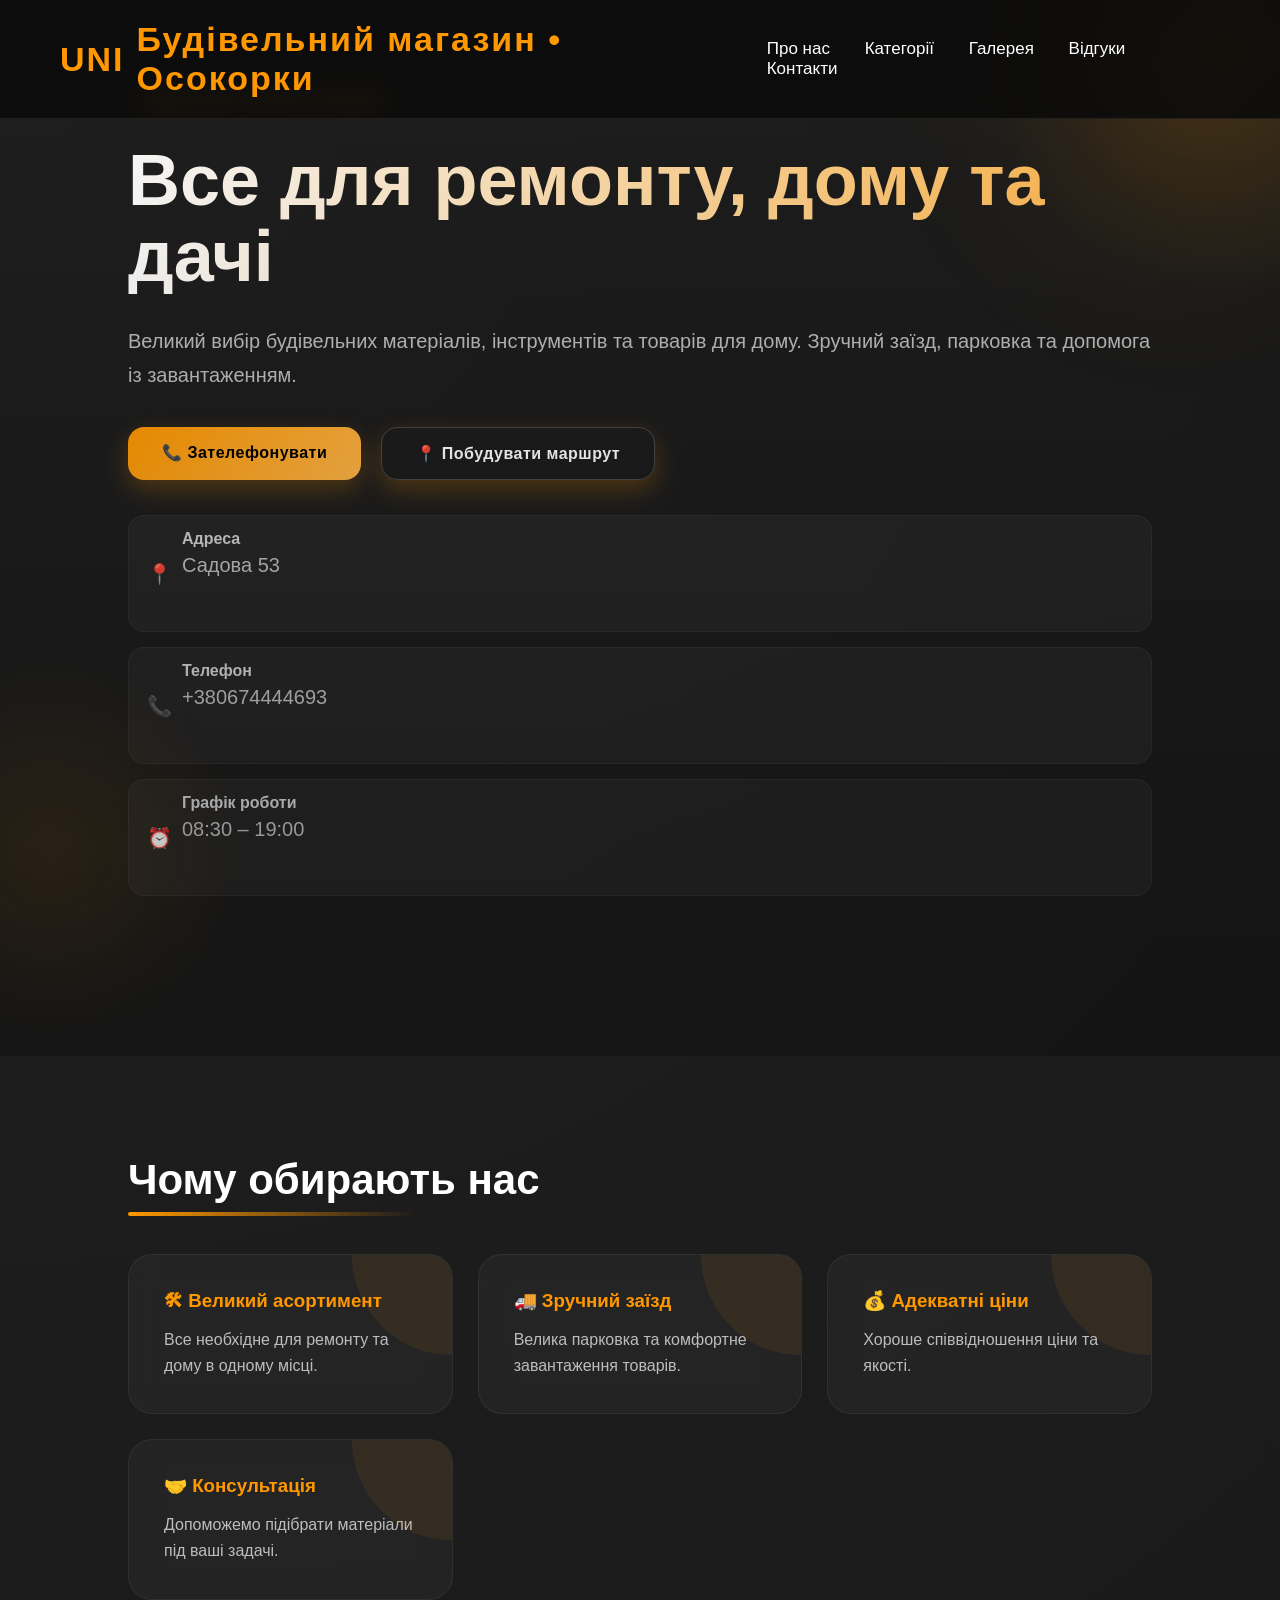
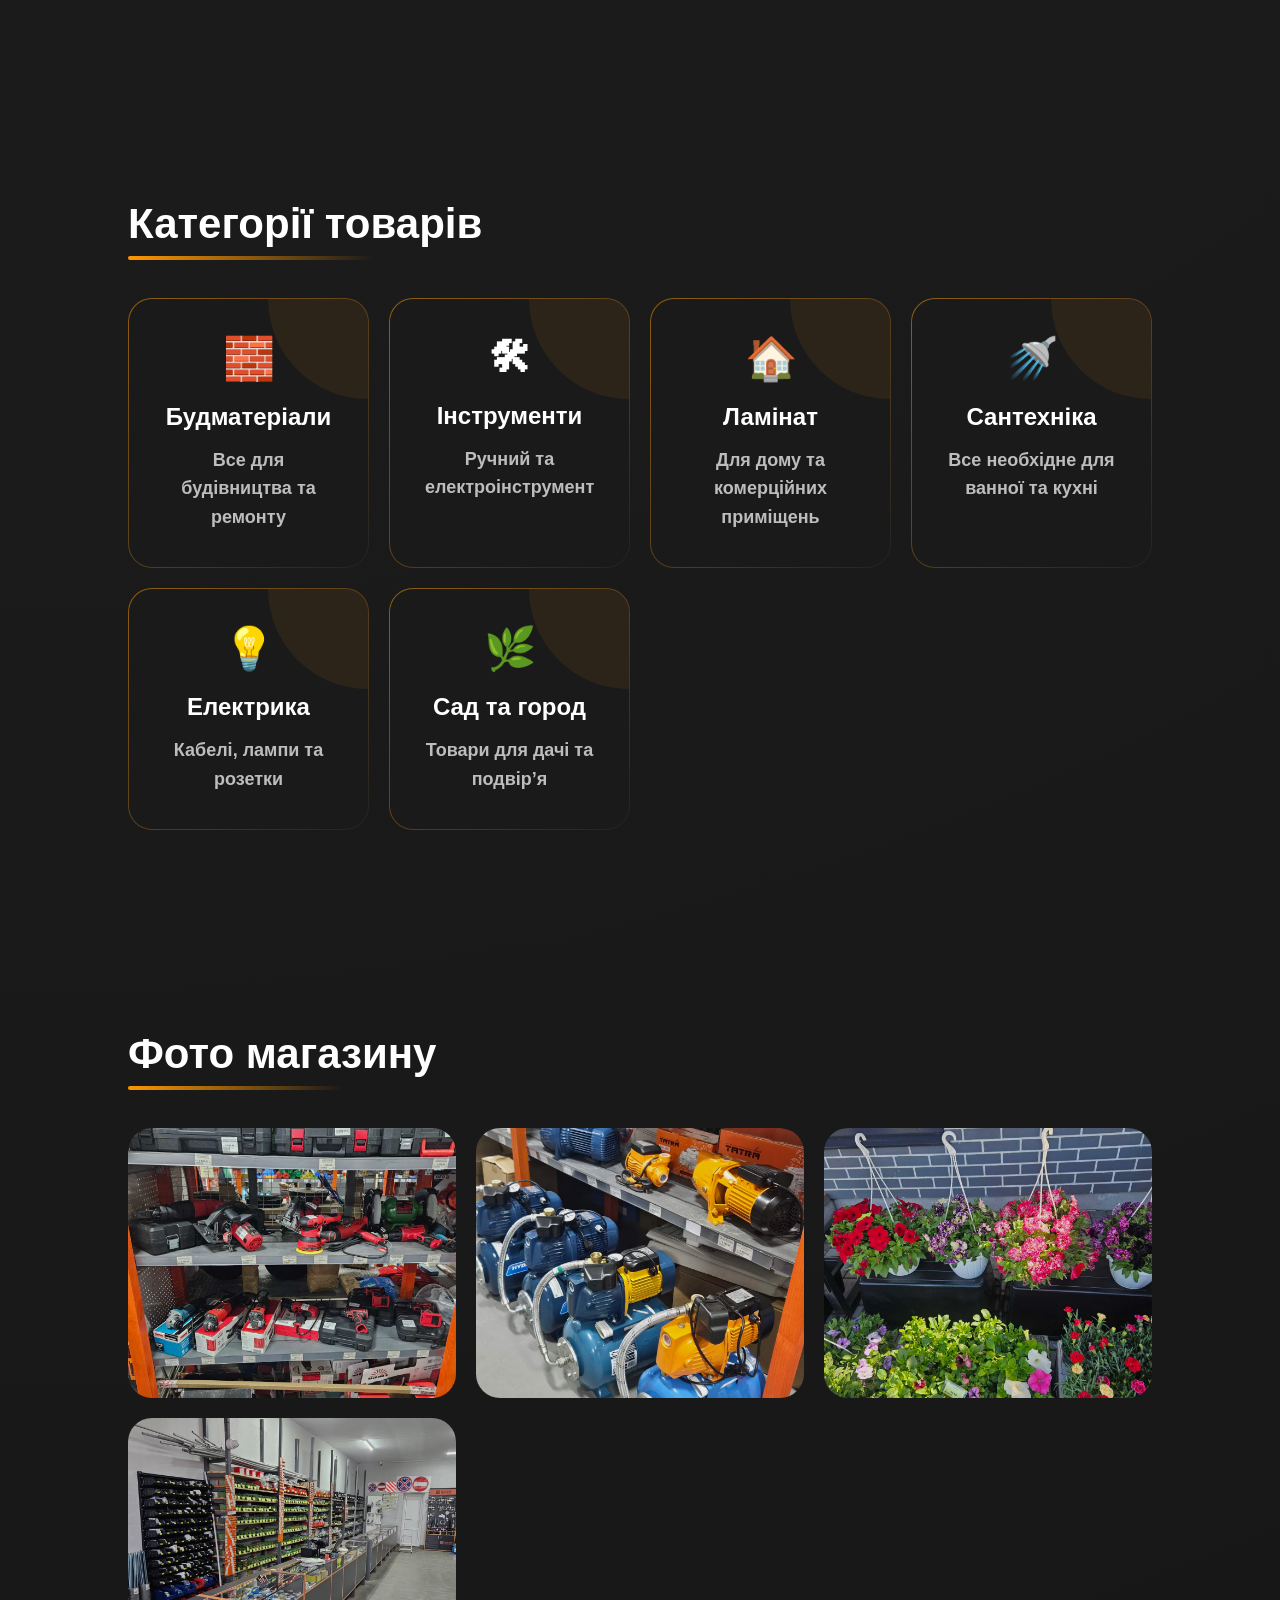
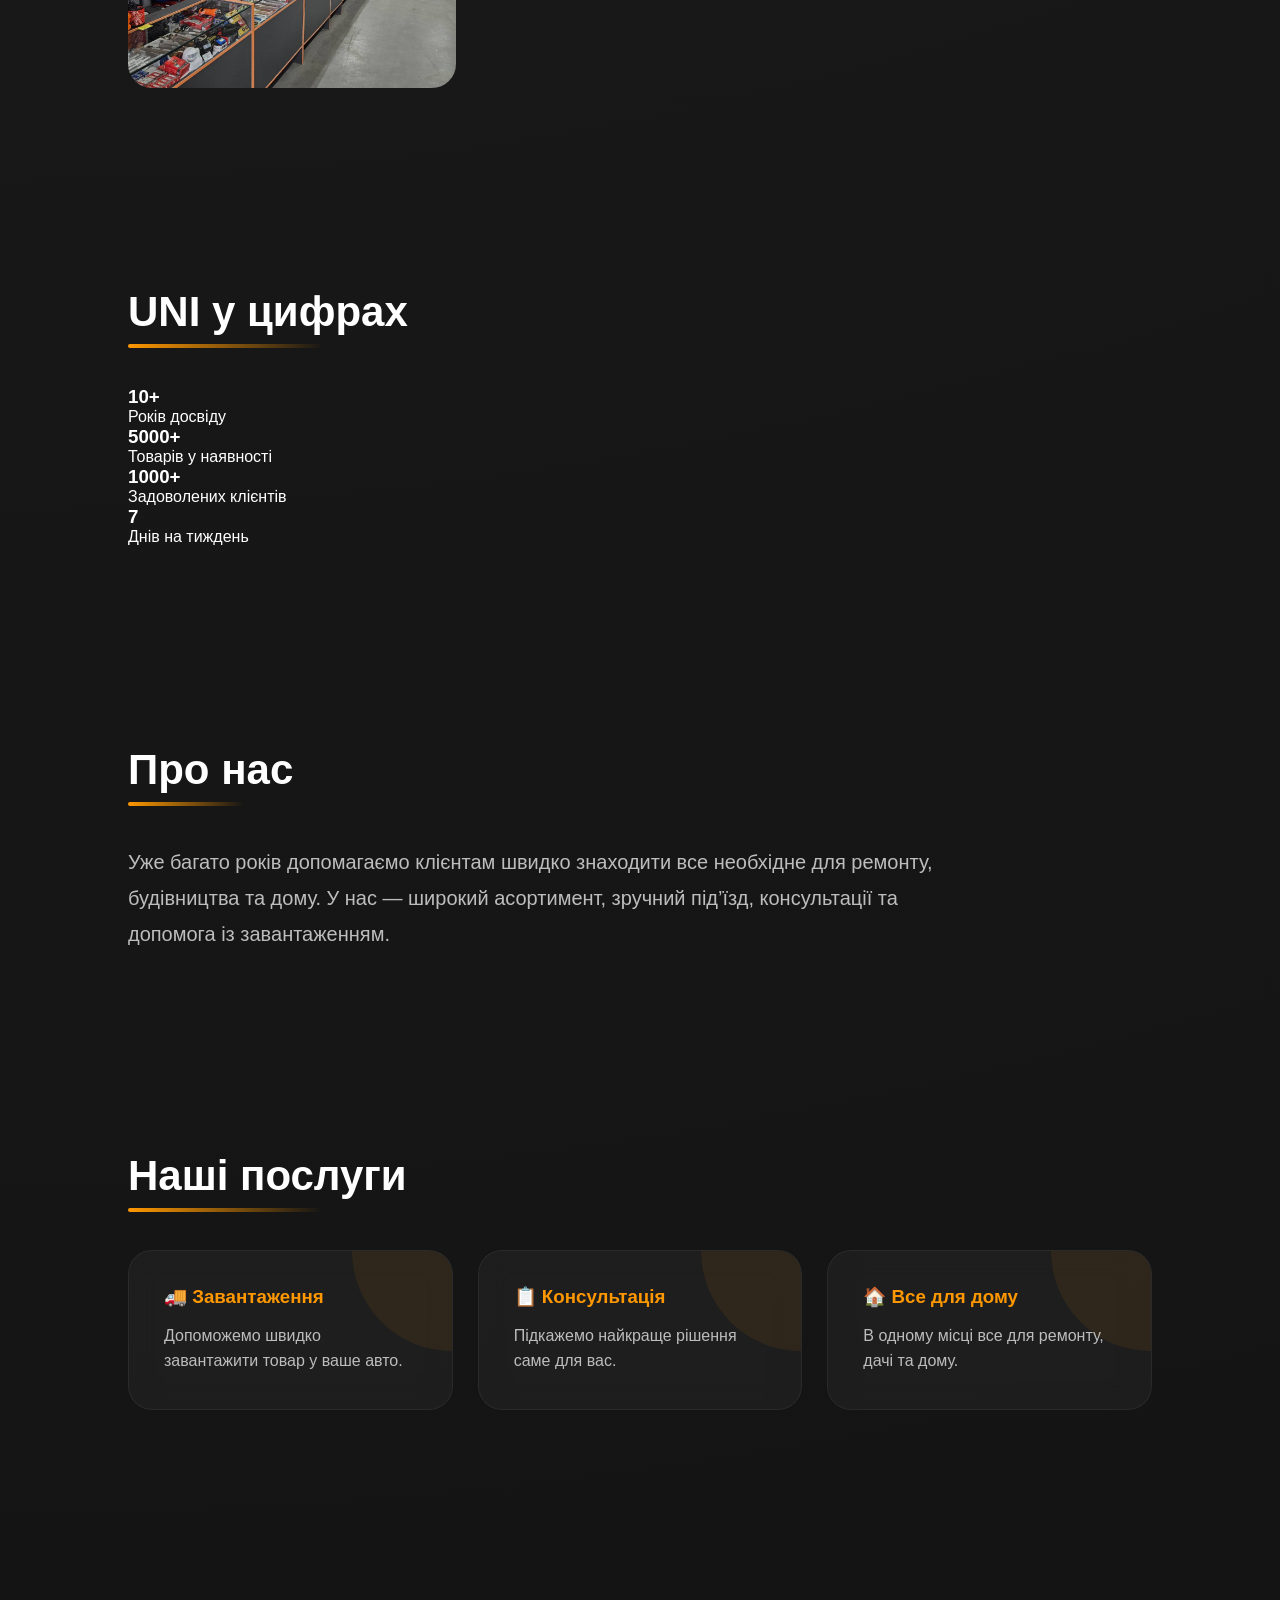
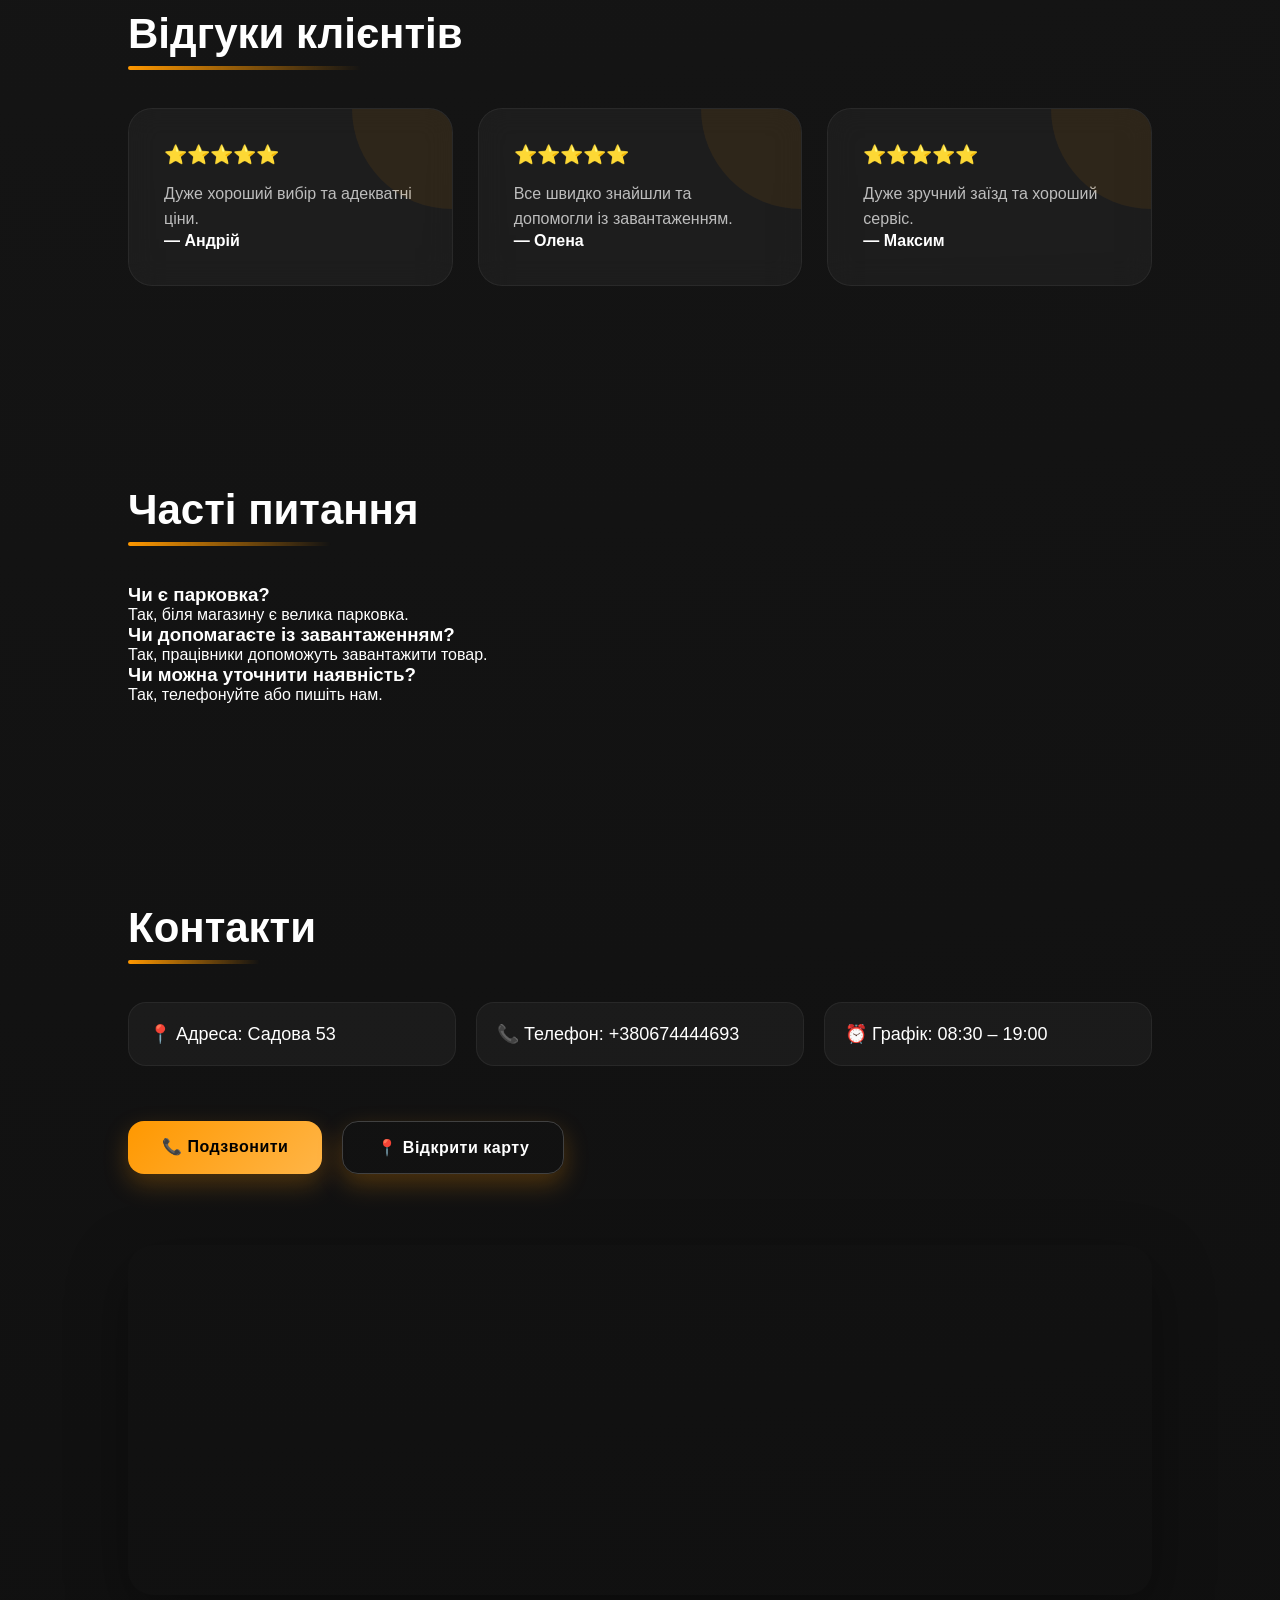
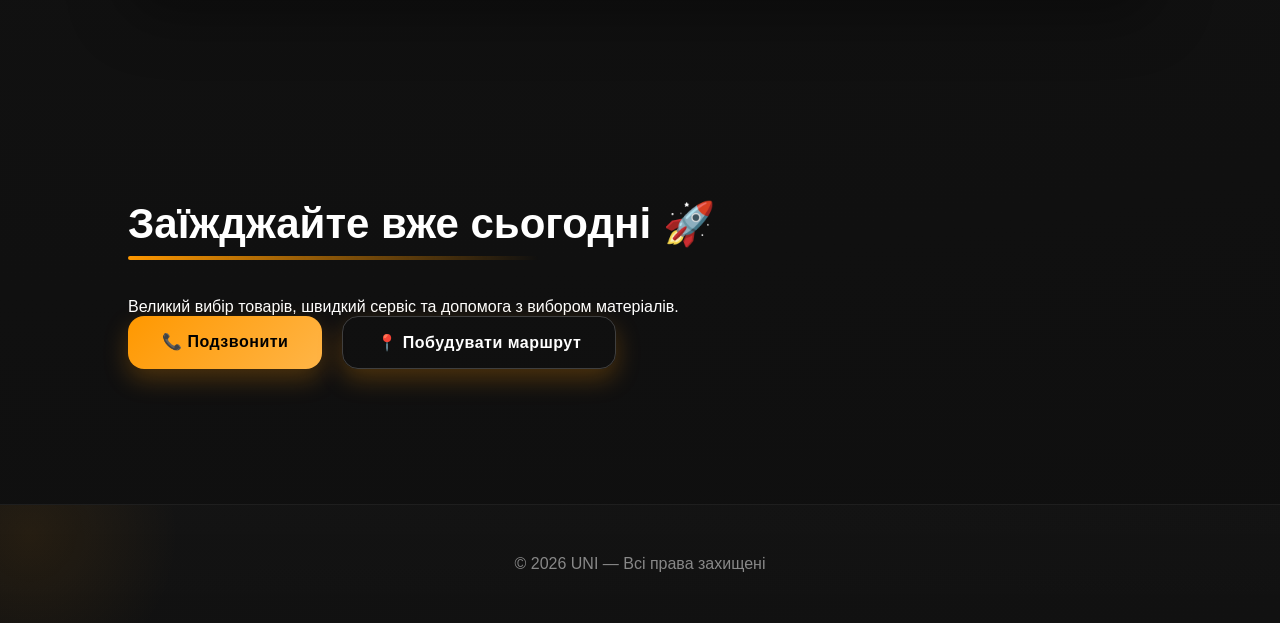
==== index.html @ cb9cc8f3 "Add files via upload" ====
<!DOCTYPE html>
<html lang="uk">

<head>

  <meta charset="UTF-8">

  <meta
    name="viewport"
    content="width=device-width, initial-scale=1.0"
  >

  <!-- SEO -->

  <title>
    Будівельний магазин Осокорки | UNI
  </title>

  <meta
    name="description"
    content="Будівельні матеріали, інструменти, товари для дому та дачі у Осокорках. Великий вибір, зручний заїзд, парковка та допомога із завантаженням."
  >

  <meta
    name="keywords"
    content="
      будівельний магазин Осокорки,
      будматеріали Осокорки,
      магазин будматеріалів,
      товари для ремонту,
      інструменти,
      ламінат,
      сантехніка,
      електрика,
      сад та город
    "
  >

  <meta name="author" content="UNI">

  <meta name="robots" content="index, follow">

  <!-- OPEN GRAPH -->

  <meta
    property="og:title"
    content="UNI — Будівельний магазин у Осокорках"
  >

  <meta
    property="og:description"
    content="Все для ремонту, дому та дачі"
  >

  <meta
    property="og:type"
    content="website"
  >

  <meta
    property="og:image"
    content="images/main-store.jpg"
  >

  <!-- FAVICON -->

  <link rel="icon" href="favicon.ico">

  <!-- CSS -->

  <link rel="stylesheet" href="styles.css">

</head>

<body>

  <!-- NAVBAR -->

 <!-- NAVBAR -->

<nav class="navbar">

  <div class="logo">

    <span class="logo-main">
      UNI
    </span>

    <span class="logo-text">
      Будівельний магазин • Осокорки
    </span>

  </div>

  <div class="nav-links">

    <a href="#about">
      Про нас
    </a>

    <a href="#categories">
      Категорії
    </a>

    <a href="#gallery">
      Галерея
    </a>

    <a href="#reviews">
      Відгуки
    </a>

    <a href="#contacts">
      Контакти
    </a>

  </div>

</nav>
  <!-- HERO -->

  <header class="hero">

    <div class="hero-content">

      <div class="hero-text">

        <span class="hero-badge">
          Будівельний магазин Осокорки
        </span>

        <h1>
          Все для ремонту,
          дому та дачі
        </h1>

        <p>
          Великий вибір будівельних
          матеріалів, інструментів
          та товарів для дому.
          Зручний заїзд, парковка
          та допомога із завантаженням.
        </p>

        <div class="hero-buttons">

          <a
            class="btn"
            href="tel:+380674444693"
          >
            📞 Зателефонувати
          </a>

          <a
            class="btn btn-secondary"
            href="https://www.google.com/maps/place/UNI/@50.3829711,30.6128567,17z"
            target="_blank"
          >
            📍 Побудувати маршрут
          </a>

        </div>

        <div class="hero-info">

  <div class="info-box">

    <span>
      📍
    </span>

    <div>

      <strong>
        Адреса
      </strong>

      <p>
        Садова 53
      </p>

    </div>

  </div>

  <div class="info-box">

    <span>
      📞
    </span>

    <div>

      <strong>
        Телефон
      </strong>

      <p>
        +380674444693
      </p>

    </div>

  </div>

  <div class="info-box">

    <span>
      ⏰
    </span>

    <div>

      <strong>
        Графік роботи
      </strong>

      <p>
        08:30 – 19:00
      </p>

    </div>

  </div>

</div>

        </div>

      </div>

      </div>

    </div>

  </header>

  <!-- ADVANTAGES -->

  <section class="advantages">

    <h2>
      Чому обирають нас
    </h2>

    <div class="cards">

      <div class="card">

        <h3>
          🛠 Великий асортимент
        </h3>

        <p>
          Все необхідне
          для ремонту та дому
          в одному місці.
        </p>

      </div>

      <div class="card">

        <h3>
          🚚 Зручний заїзд
        </h3>

        <p>
          Велика парковка
          та комфортне
          завантаження товарів.
        </p>

      </div>

      <div class="card">

        <h3>
          💰 Адекватні ціни
        </h3>

        <p>
          Хороше співвідношення
          ціни та якості.
        </p>

      </div>

      <div class="card">

        <h3>
          🤝 Консультація
        </h3>

        <p>
          Допоможемо підібрати
          матеріали під ваші задачі.
        </p>

      </div>

    </div>

  </section>

  <!-- CATEGORIES -->

  <section
    id="categories"
    class="categories"
  >

    <h2>
      Категорії товарів
    </h2>

    <div class="category-grid">

      <a
        href="#contacts"
        class="category"
      >

        <span>🧱</span>

        <h3>
          Будматеріали
        </h3>

        <p>
          Все для будівництва
          та ремонту
        </p>

      </a>

      <a
        href="#contacts"
        class="category"
      >

        <span>🛠</span>

        <h3>
          Інструменти
        </h3>

        <p>
          Ручний
          та електроінструмент
        </p>

      </a>

      <a
        href="#contacts"
        class="category"
      >

        <span>🏠</span>

        <h3>
          Ламінат
        </h3>

        <p>
          Для дому
          та комерційних приміщень
        </p>

      </a>

      <a
        href="#contacts"
        class="category"
      >

        <span>🚿</span>

        <h3>
          Сантехніка
        </h3>

        <p>
          Все необхідне
          для ванної та кухні
        </p>

      </a>

      <a
        href="#contacts"
        class="category"
      >

        <span>💡</span>

        <h3>
          Електрика
        </h3>

        <p>
          Кабелі,
          лампи та розетки
        </p>

      </a>

      <a
        href="#contacts"
        class="category"
      >

        <span>🌿</span>

        <h3>
          Сад та город
        </h3>

        <p>
          Товари для дачі
          та подвір’я
        </p>

      </a>

    </div>

  </section>

  <!-- GALLERY -->

  <section
    id="gallery"
    class="gallery"
  >

    <h2>
      Фото магазину
    </h2>

    <div class="gallery-grid">

      <img
        src="images/photo1.jpg"
        alt="Фото магазину"
      >

      <img
        src="images/photo2.jpg"
        alt="Фото магазину"
      >

      <img
        src="images/photo3.jpg"
        alt="Фото магазину"
      >

      <img
        src="images/photo4.jpg"
        alt="Фото магазину"
      >

    </div>

  </section>

  <!-- STATS -->

  <section class="stats">

    <h2>
      UNI у цифрах
    </h2>

    <div class="stats-grid">

      <div class="stat-card">
        <h3>10+</h3>
        <p>Років досвіду</p>
      </div>

      <div class="stat-card">
        <h3>5000+</h3>
        <p>Товарів у наявності</p>
      </div>

      <div class="stat-card">
        <h3>1000+</h3>
        <p>Задоволених клієнтів</p>
      </div>

      <div class="stat-card">
        <h3>7</h3>
        <p>Днів на тиждень</p>
      </div>

    </div>

  </section>

  <!-- ABOUT -->

  <section
    id="about"
    class="about"
  >

    <h2>
      Про нас
    </h2>

    <p>
      Уже багато років
      допомагаємо клієнтам
      швидко знаходити
      все необхідне
      для ремонту,
      будівництва та дому.

      У нас —
      широкий асортимент,
      зручний під’їзд,
      консультації
      та допомога
      із завантаженням.
    </p>

  </section>

  <!-- SERVICES -->

  <section class="services">

    <h2>
      Наші послуги
    </h2>

    <div class="cards">

      <div class="card">

        <h3>
          🚚 Завантаження
        </h3>

        <p>
          Допоможемо швидко
          завантажити товар
          у ваше авто.
        </p>

      </div>

      <div class="card">

        <h3>
          📋 Консультація
        </h3>

        <p>
          Підкажемо
          найкраще рішення
          саме для вас.
        </p>

      </div>

      <div class="card">

        <h3>
          🏠 Все для дому
        </h3>

        <p>
          В одному місці
          все для ремонту,
          дачі та дому.
        </p>

      </div>

    </div>

  </section>

  <!-- REVIEWS -->

  <section
    id="reviews"
    class="reviews"
  >

    <h2>
      Відгуки клієнтів
    </h2>

    <div class="cards">

      <div class="card">

        <h3>
          ⭐️⭐️⭐️⭐️⭐️
        </h3>

        <p>
          Дуже хороший вибір
          та адекватні ціни.
        </p>

        <strong>
          — Андрій
        </strong>

      </div>

      <div class="card">

        <h3>
          ⭐️⭐️⭐️⭐️⭐️
        </h3>

        <p>
          Все швидко знайшли
          та допомогли
          із завантаженням.
        </p>

        <strong>
          — Олена
        </strong>

      </div>

      <div class="card">

        <h3>
          ⭐️⭐️⭐️⭐️⭐️
        </h3>

        <p>
          Дуже зручний заїзд
          та хороший сервіс.
        </p>

        <strong>
          — Максим
        </strong>

      </div>

    </div>

  </section>

  <!-- FAQ -->

  <section class="faq">

    <h2>
      Часті питання
    </h2>

    <div class="faq-box">

      <h3>
        Чи є парковка?
      </h3>

      <p>
        Так,
        біля магазину
        є велика парковка.
      </p>

    </div>

    <div class="faq-box">

      <h3>
        Чи допомагаєте
        із завантаженням?
      </h3>

      <p>
        Так,
        працівники допоможуть
        завантажити товар.
      </p>

    </div>

    <div class="faq-box">

      <h3>
        Чи можна уточнити наявність?
      </h3>

      <p>
        Так,
        телефонуйте
        або пишіть нам.
      </p>

    </div>

  </section>

  <!-- CONTACTS -->

  <section
    id="contacts"
    class="contacts"
  >

    <h2>
      Контакти
    </h2>

    <div class="contact-info">

      <p>
        📍 Адреса:
        Садова 53
      </p>

      <p>
        📞 Телефон:
        +380674444693
      </p>

      <p>
        ⏰ Графік:
        08:30 – 19:00
      </p>

    </div>

    <div class="hero-buttons">

      <a
        class="btn"
        href="tel:+380674444693"
      >
        📞 Подзвонити
      </a>

      <a
        class="btn btn-secondary"
        href="https://www.google.com/maps/place/UNI/@50.3829711,30.6128567,17z"
        target="_blank"
      >
        📍 Відкрити карту
      </a>

    </div>

    <br><br>

    <div class="map">

      <iframe
        src="https://www.google.com/maps/embed?pb=!1m18!1m12!1m3!1d318.01493559908414!2d30.612856704454035!3d50.38297112714319!2m3!1f0!2f0!3f0!3m2!1i1024!2i768!4f13.1!3m3!1m2!1s0x40d4c50036c578f9%3A0x614c7b5566e54db0!2sUNI!5e0!3m2!1sru!2sua!4v1779735415005!5m2!1sru!2sua"
        width="100%"
        height="350"
        style="border:0;"
        allowfullscreen=""
        loading="lazy"
      >
      </iframe>

    </div>

  </section>

  <!-- CTA -->

  <section class="cta">

    <h2>
      Заїжджайте вже сьогодні 🚀
    </h2>

    <p>
      Великий вибір товарів,
      швидкий сервіс
      та допомога
      з вибором матеріалів.
    </p>

    <div class="hero-buttons">

      <a
        class="btn"
        href="tel:+380674444693"
      >
        📞 Подзвонити
      </a>

      <a
        class="btn btn-secondary"
        href="https://www.google.com/maps/place/UNI/@50.3829711,30.6128567,17z"
        target="_blank"
      >
        📍 Побудувати маршрут
      </a>

    </div>

  </section>

  <!-- FOOTER -->

  <footer>

    <p>
      © 2026 UNI —
      Всі права захищені
    </p>

  </footer>

</body>

</html>
---- styles.css ----
html {
  scroll-behavior: smooth;
}

* {
  margin: 0;
  padding: 0;
  box-sizing: border-box;
}

body {

  font-family: Arial, sans-serif;

  background:
    radial-gradient(circle at top left, #1f1f1f, #0f0f0f);

  color: white;

  overflow-x: hidden;
}

/* GLOW BACKGROUND */

body::before {

  content: "";

  position: fixed;

  width: 500px;
  height: 500px;

  background:
    radial-gradient(
      circle,
      rgba(255,152,0,0.15),
      transparent 70%
    );

  top: -200px;
  right: -200px;

  z-index: -1;
}

body::after {

  content: "";

  position: fixed;

  width: 400px;
  height: 400px;

  background:
    radial-gradient(
      circle,
      rgba(255,152,0,0.1),
      transparent 70%
    );

  bottom: -150px;
  left: -150px;

  z-index: -1;
}

/* NAVBAR */

.navbar {

    position: fixed;
    top: 0;
    left: 0;

    width: 100%;

    display: flex;
    justify-content: space-between;
    align-items: center;

    padding: 20px 60px;

    background: rgba(10, 10, 10, 0.85);

    backdrop-filter: blur(10px);

    z-index: 1000;

    border-bottom: 1px solid rgba(255,255,255,0.08);

}
.logo {

  font-size: 34px;
  font-weight: bold;

  color: #ff9800;

  letter-spacing: 2px;
}

.nav-links a {

  color: white;

  text-decoration: none;

  margin-left: 30px;

  font-size: 17px;

  transition: 0.3s;
}

.nav-links a:hover {

  color: #ff9800;
}

/* HERO */

.hero {

  min-height: 100vh;

  padding-bottom: 80px;
}

.hero-content {

  display: flex;
  align-items: center;
  justify-content: space-between;

  gap: 60px;

  padding: 80px 10%;
}

.hero-text {

  flex: 1;

  animation: fadeUp 1s ease;
}

.hero-text h1 {

  font-size: 72px;

  line-height: 1.05;

  margin-bottom: 30px;

  background:
    linear-gradient(
      90deg,
      #ffffff,
      #ffb547
    );
  background-clip: text;

  -webkit-text-fill-color: transparent;
}

.hero-text p {

  font-size: 20px;

  color: #bdbdbd;

  line-height: 1.7;

  margin-bottom: 35px;
}

/* BUTTONS */

.hero-buttons {

  display: flex;

  gap: 20px;

  margin-bottom: 35px;
}

.btn {

  display: inline-block;

  padding: 16px 34px;

  background:
    linear-gradient(
      135deg,
      #ff9800,
      #ffb547
    );

  color: black;

  border-radius: 16px;

  text-decoration: none;

  font-weight: bold;

  letter-spacing: 0.5px;

  transition: 0.35s;

  box-shadow:
    0 10px 25px rgba(255,152,0,0.25);
}

.btn:hover {

  transform:
    translateY(-6px) scale(1.03);

  box-shadow:
    0 18px 40px rgba(255,152,0,0.45);
}

.btn-secondary {

  background: transparent;

  color: white;

  border:
    1px solid rgba(255,255,255,0.2);
}

/* INFO */

.hero-info {

  display: flex;

  flex-direction: column;

  gap: 12px;

  color: #bdbdbd;
}

/* HERO IMAGE */

.hero-image {

  flex: 1;

  animation: fadeUp 1s ease;
}

.hero-image img {

  width: 100%;

  border-radius: 25px;

  box-shadow:
    0 20px 60px rgba(0,0,0,0.6);

  transition: 0.4s;
}

.hero-image img:hover {

  transform: scale(1.02);
}

/* SECTIONS */

section {

  padding: 100px 10%;
}

section h2 {

  font-size: 42px;

  margin-bottom: 50px;
}

/* ADVANTAGES */

.cards {

  display: grid;

  grid-template-columns:
    repeat(auto-fit, minmax(250px, 1fr));

  gap: 25px;
}

.card {

  position: relative;

  overflow: hidden;

  background:
    rgba(255,255,255,0.04);

  backdrop-filter: blur(14px);

  border:
    1px solid rgba(255,255,255,0.06);

  border-radius: 24px;

  padding: 35px;

  transition: 0.35s;

  animation: fadeUp 1s ease;
}

.card::before {

  content: "";

  position: absolute;

  width: 200px;
  height: 200px;

  background:
    rgba(255,152,0,0.08);

  border-radius: 50%;

  top: -100px;
  right: -100px;
}

.card:hover {

  transform:
    translateY(-12px);

  border:
    1px solid rgba(255,152,0,0.25);

  box-shadow:
    0 20px 50px rgba(0,0,0,0.4);
}

.card h3 {

  margin-bottom: 15px;

  color: #ff9800;
}

.card p {

  color: #bdbdbd;

  line-height: 1.6;
}

/* CATEGORIES */

.category-grid {

  display: grid;

  grid-template-columns:
    repeat(auto-fit, minmax(220px, 1fr));

  gap: 20px;
}

.category {

  background:
    rgba(255,255,255,0.03);

  padding: 35px;

  border-radius: 20px;

  text-align: center;

  font-size: 18px;

  font-weight: bold;

  transition: 0.35s;

  animation: fadeUp 1s ease;
}

.category:hover {

  transform:
    translateY(-10px);

  background: #ff9800;

  color: black;

  box-shadow:
    0 15px 40px rgba(255,152,0,0.3);
}

/* GALLERY */

.gallery-grid {

  display: grid;

  grid-template-columns:
    repeat(auto-fit, minmax(250px, 1fr));

  gap: 20px;
}

.gallery-grid img {

  width: 100%;
  height: 270px;

  object-fit: cover;

  border-radius: 24px;

  transition: 0.45s;

  cursor: pointer;

  filter: brightness(0.92);

  animation: fadeUp 1s ease;
}

.gallery-grid img:hover {

  transform:
    scale(1.05);

  filter: brightness(1);

  box-shadow:
    0 20px 50px rgba(0,0,0,0.45);
}

/* ABOUT */

.about p {

  max-width: 850px;

  font-size: 20px;

  color: #bdbdbd;

  line-height: 1.8;
}

/* CONTACTS */

.contact-info {

  margin-bottom: 40px;
}

.contact-info p {

  margin-bottom: 15px;

  font-size: 18px;
}

.map iframe {

  width: 100%;

  border-radius: 25px;

  border:
    2px solid rgba(255,255,255,0.05);

  box-shadow:
    0 20px 60px rgba(0,0,0,0.35);
}

/* SEO */

.seo-text p {

  color: #9f9f9f;

  line-height: 1.8;

  max-width: 900px;
}

/* FOOTER */

footer {

  padding: 50px;

  text-align: center;

  color: #888;
}

/* ANIMATION */

@keyframes fadeUp {

  from {

    opacity: 0;

    transform:
      translateY(40px);
  }

  to {

    opacity: 1;

    transform:
      translateY(0);
  }
}

/* MOBILE */

/* FIX HERO IMAGE RIGHT SIDE */

.hero-content {

  display: flex;

  align-items: center;

  justify-content: space-between;

  gap: 60px;

  flex-wrap: nowrap;
}

.hero-text {

  flex: 1;
}

.hero-image {

  flex: 1;

  display: flex;

  justify-content: flex-end;
}

.hero-image img {

  width: 100%;

  max-width: 650px;

  border-radius: 25px;
}

/* MOBILE */

@media (max-width: 900px) {

  .hero-content {

    flex-direction: row;
  }

  .hero-text h1 {

    font-size: 48px;
  }

  .navbar {

    padding: 18px 25px;
  }

  .nav-links a {

    font-size: 14px;
  }
}

/* HERO BADGE */

.hero-badge {

  display: inline-block;

  padding: 10px 18px;

  background:
    rgba(255,152,0,0.12);

  border:
    1px solid rgba(255,152,0,0.2);

  border-radius: 50px;

  color: #ffb547;

  margin-bottom: 25px;

  font-size: 14px;

  letter-spacing: 1px;
}

/* INFO BOXES */

.hero-info {

  display: flex;

  gap: 15px;

  flex-wrap: wrap;

  margin-top: 25px;
}

.info-box {

  display: flex;

  align-items: center;

  gap: 10px;

  background:
    rgba(255,255,255,0.04);

  border:
    1px solid rgba(255,255,255,0.05);

  padding: 14px 18px;

  border-radius: 16px;

  color: #d1d1d1;
}

.info-box span {

  font-size: 20px;
}

/* CATEGORY PREMIUM */

.category {

  text-decoration: none;

  color: white;

  background:
    rgba(255,255,255,0.04);

  border:
    1px solid rgba(255,255,255,0.05);

  border-radius: 24px;

  padding: 35px;

  transition: 0.4s;

  position: relative;

  overflow: hidden;
}

.category::before {

  content: "";

  position: absolute;

  width: 200px;
  height: 200px;

  background:
    rgba(255,152,0,0.08);

  border-radius: 50%;

  top: -100px;
  right: -100px;
}

.category span {

  font-size: 42px;

  display: block;

  margin-bottom: 20px;
}

.category h3 {

  margin-bottom: 15px;

  font-size: 24px;
}

.category p {

  color: #bdbdbd;

  line-height: 1.6;
}

.category:hover {

  transform:
    translateY(-12px);

  border:
    1px solid rgba(255,152,0,0.25);

  box-shadow:
    0 20px 50px rgba(0,0,0,0.45);
}

/* ========================================= */
/* PREMIUM EFFECTS */
/* ========================================= */

::selection {

  background: #ff9800;
  color: black;
}

/* CUSTOM SCROLLBAR */

::-webkit-scrollbar {

  width: 10px;
}

::-webkit-scrollbar-track {

  background: #0f0f0f;
}

::-webkit-scrollbar-thumb {

  background:
    linear-gradient(
      180deg,
      #ff9800,
      #ffb547
    );

  border-radius: 50px;
}

/* FLOATING GLOW */

.floating-glow {

  position: absolute;

  width: 350px;
  height: 350px;

  border-radius: 50%;

  background:
    radial-gradient(
      circle,
      rgba(255,152,0,0.15),
      transparent 70%
    );

  filter: blur(40px);

  animation:
    floatGlow 8s ease-in-out infinite;
}

@keyframes floatGlow {

  0% {

    transform:
      translateY(0px)
      translateX(0px);
  }

  50% {

    transform:
      translateY(-30px)
      translateX(20px);
  }

  100% {

    transform:
      translateY(0px)
      translateX(0px);
  }
}

/* NAVBAR HOVER LINE */

.nav-links a {

  position: relative;
}

.nav-links a::after {

  content: "";

  position: absolute;

  left: 0;
  bottom: -8px;

  width: 0%;
  height: 2px;

  background: #ff9800;

  transition: 0.35s;
}

.nav-links a:hover::after {

  width: 100%;
}

/* HERO TEXT ANIMATION */

.hero-text h1 {

  animation:
    titleAnimation 1.2s ease;
}

@keyframes titleAnimation {

  from {

    opacity: 0;

    transform:
      translateY(50px);
  }

  to {

    opacity: 1;

    transform:
      translateY(0);
  }
}

/* HERO IMAGE EFFECT */

.hero-image {

  position: relative;
}

.hero-image::before {

  content: "";

  position: absolute;

  inset: -10px;

  background:
    linear-gradient(
      135deg,
      rgba(255,152,0,0.35),
      transparent
    );

  border-radius: 30px;

  z-index: -1;

  filter: blur(25px);
}

/* BUTTON RIPPLE */

.btn {

  position: relative;

  overflow: hidden;
}

.btn::before {

  content: "";

  position: absolute;

  width: 0;
  height: 0;

  border-radius: 50%;

  background:
    rgba(255,255,255,0.35);

  top: 50%;
  left: 50%;

  transform:
    translate(-50%, -50%);

  transition: 0.6s;
}

.btn:hover::before {

  width: 350px;
  height: 350px;
}

/* GLASS CARD */

.glass-card {

  background:
    rgba(255,255,255,0.04);

  border:
    1px solid rgba(255,255,255,0.08);

  backdrop-filter: blur(14px);

  border-radius: 28px;

  box-shadow:
    0 10px 40px rgba(0,0,0,0.35);
}

/* CATEGORY ICON ANIMATION */

.category span {

  transition: 0.4s;
}

.category:hover span {

  transform:
    scale(1.2)
    rotate(8deg);
}

/* IMAGE SHINE EFFECT */

.gallery-grid img {

  position: relative;
}

.gallery-grid img::before {

  content: "";

  position: absolute;

  top: 0;
  left: -100%;

  width: 100%;
  height: 100%;

  background:
    linear-gradient(
      120deg,
      transparent,
      rgba(255,255,255,0.15),
      transparent
    );

  transition: 0.6s;
}

.gallery-grid img:hover::before {

  left: 100%;
}

/* CONTACT BOX */

.contact-info {

  display: grid;

  grid-template-columns:
    repeat(auto-fit, minmax(220px, 1fr));

  gap: 20px;
}

.contact-info p {

  background:
    rgba(255,255,255,0.04);

  border:
    1px solid rgba(255,255,255,0.06);

  padding: 20px;

  border-radius: 18px;

  transition: 0.35s;
}

.contact-info p:hover {

  transform:
    translateY(-8px);

  border:
    1px solid rgba(255,152,0,0.2);

  box-shadow:
    0 15px 35px rgba(0,0,0,0.35);
}

/* FOOTER PREMIUM */

footer {

  position: relative;

  overflow: hidden;

  background:
    linear-gradient(
      180deg,
      rgba(255,255,255,0.02),
      rgba(255,255,255,0.01)
    );

  border-top:
    1px solid rgba(255,255,255,0.05);
}

footer::before {

  content: "";

  position: absolute;

  width: 300px;
  height: 300px;

  background:
    radial-gradient(
      circle,
      rgba(255,152,0,0.08),
      transparent 70%
    );

  top: -120px;
  left: -120px;
}

/* SECTION TITLE EFFECT */

section h2 {

  position: relative;

  display: inline-block;
}

section h2::after {

  content: "";

  position: absolute;

  left: 0;
  bottom: -12px;

  width: 70%;
  height: 4px;

  border-radius: 50px;

  background:
    linear-gradient(
      90deg,
      #ff9800,
      transparent
    );
}

/* SCROLL ANIMATION */

.fade-section {

  opacity: 0;

  transform:
    translateY(50px);

  animation:
    fadeUpSection 1s ease forwards;
}

@keyframes fadeUpSection {

  to {

    opacity: 1;

    transform:
      translateY(0);
  }
}

/* PREMIUM BADGE */

.premium-badge {

  display: inline-flex;

  align-items: center;

  gap: 10px;

  background:
    rgba(255,152,0,0.1);

  border:
    1px solid rgba(255,152,0,0.2);

  padding: 12px 20px;

  border-radius: 50px;

  color: #ffb547;

  font-size: 14px;

  letter-spacing: 1px;
}

/* MAP HOVER */

.map iframe {

  transition: 0.4s;
}

.map iframe:hover {

  transform:
    scale(1.01);

  box-shadow:
    0 25px 70px rgba(0,0,0,0.5);
}

/* BIG SHADOW */

.big-shadow {

  box-shadow:
    0 25px 80px rgba(0,0,0,0.55);
}

/* LIGHT EFFECT */

.light-effect {

  position: absolute;

  width: 500px;
  height: 500px;

  background:
    radial-gradient(
      circle,
      rgba(255,152,0,0.08),
      transparent 70%
    );

  filter: blur(60px);

  z-index: -1;
}

/* HERO GRID */

.hero-content {

  position: relative;
}

.hero-content::before {

  content: "";

  position: absolute;

  width: 600px;
  height: 600px;

  background:
    radial-gradient(
      circle,
      rgba(255,152,0,0.06),
      transparent 70%
    );

  top: -200px;
  right: -200px;

  z-index: -1;
}

/* CATEGORY BORDER ANIMATION */

.category {

  border:
    1px solid transparent;

  background-image:
    linear-gradient(#1a1a1a, #1a1a1a),
    linear-gradient(
      135deg,
      rgba(255,152,0,0.5),
      transparent
    );

  background-origin: border-box;
  background-clip: padding-box, border-box;
}

/* MOBILE IMPROVEMENTS */

@media (max-width: 600px) {

  .hero-text h1 {

    font-size: 36px;
  }

  .btn {

    width: 100%;

    text-align: center;
  }

  .hero-buttons {

    flex-direction: column;
  }

  .hero-image img {

    border-radius: 18px;
  }

  section h2 {

    font-size: 34px;
  }
}

/* PARALLAX FEEL */

.hero {

  position: relative;

  overflow: hidden;
}

.hero::after {

  content: "";

  position: absolute;

  inset: 0;

  background:
    linear-gradient(
      180deg,
      transparent,
      rgba(0,0,0,0.25)
    );

  pointer-events: none;
}

.logo {

  display: flex;

  align-items: center;

  gap: 12px;
}   

.logo-main {

  font-size: 34px;

  font-weight: bold;

  color: #ff9800;

  letter-spacing: 2px;
}

@media (max-width: 900px) {

  .navbar {

    padding: 18px 25px;

    flex-direction: row;
  }

  .nav-links {

    display: flex;

    gap: 15px;

    flex-wrap: wrap;

    justify-content: flex-end;
  }

  .nav-links a {

    margin: 0;

    font-size: 14px;
  }

  .hero-content {

    flex-direction: row;

    align-items: center;

    gap: 40px;
  }

  .hero-text h1 {

    font-size: 46px;
  }

  .hero-image img {

    max-width: 500px;
  }

  section {

    padding: 70px 7%;
  }
}
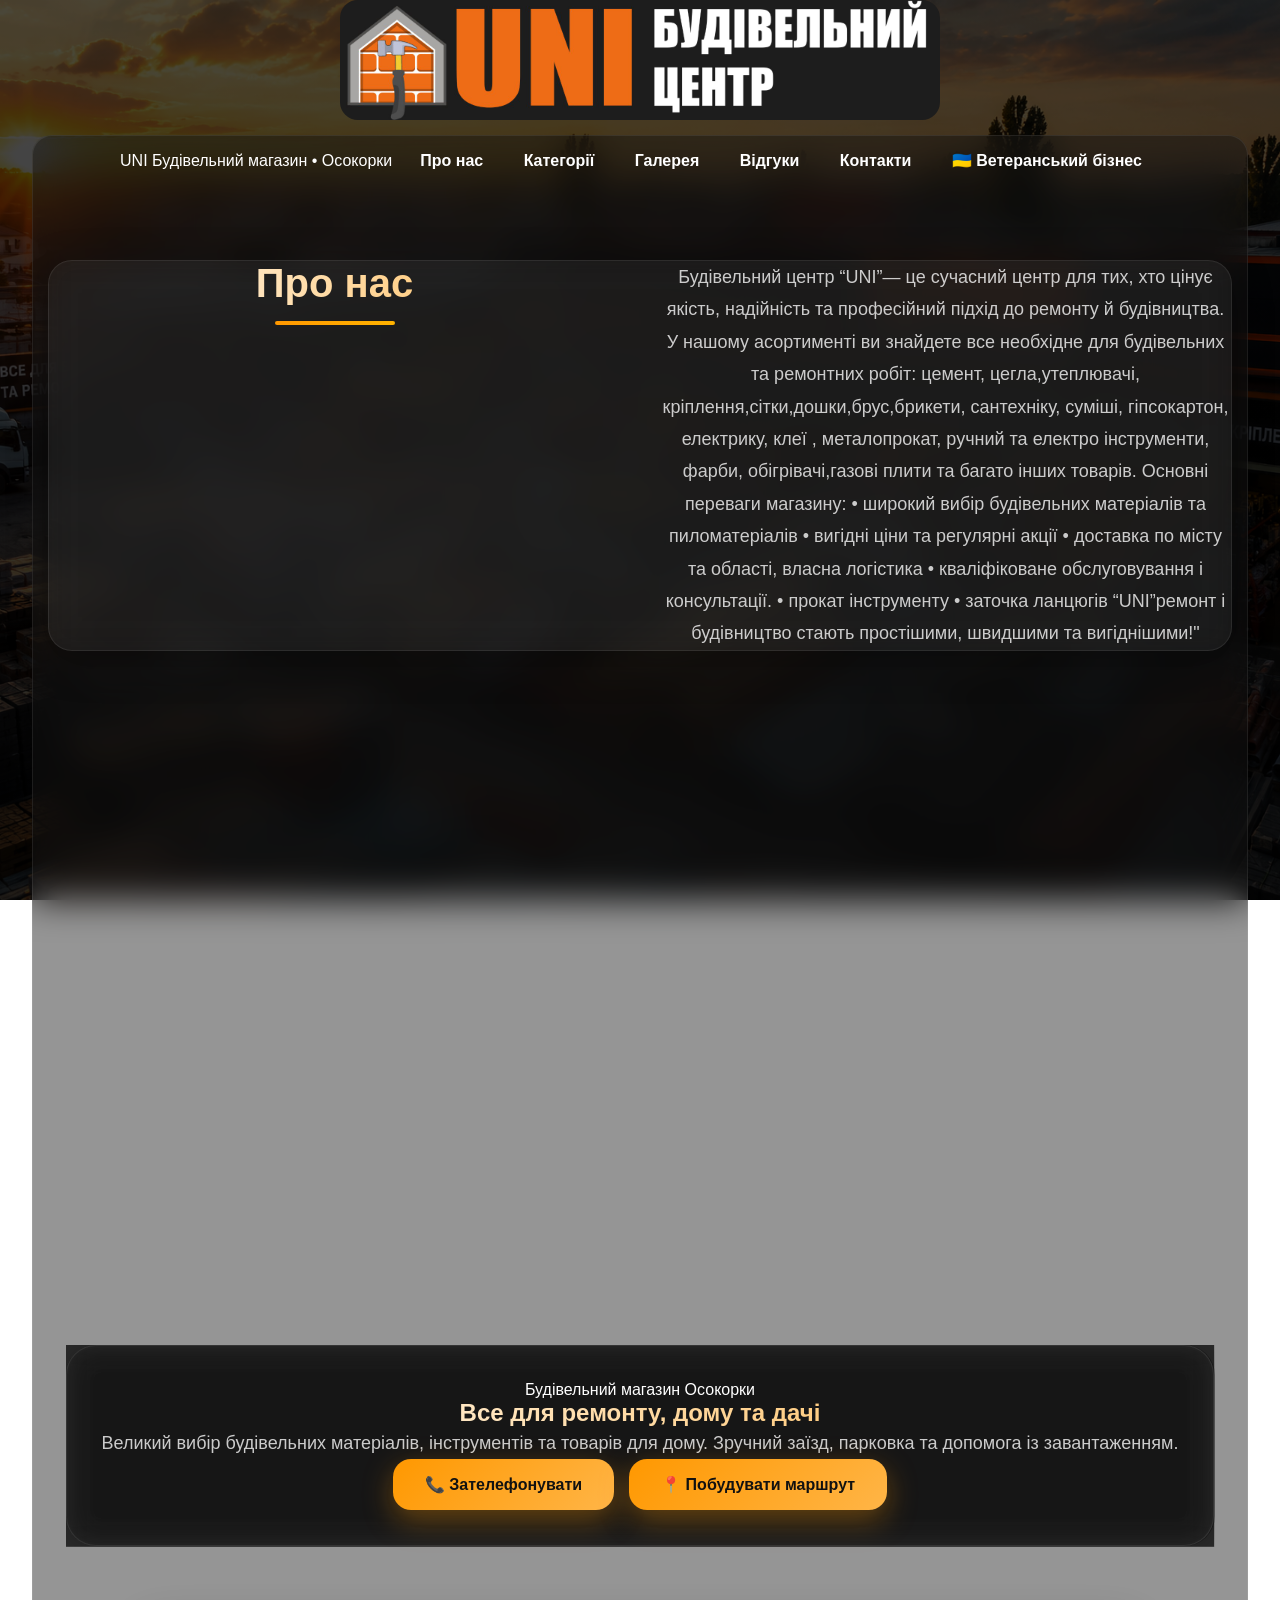
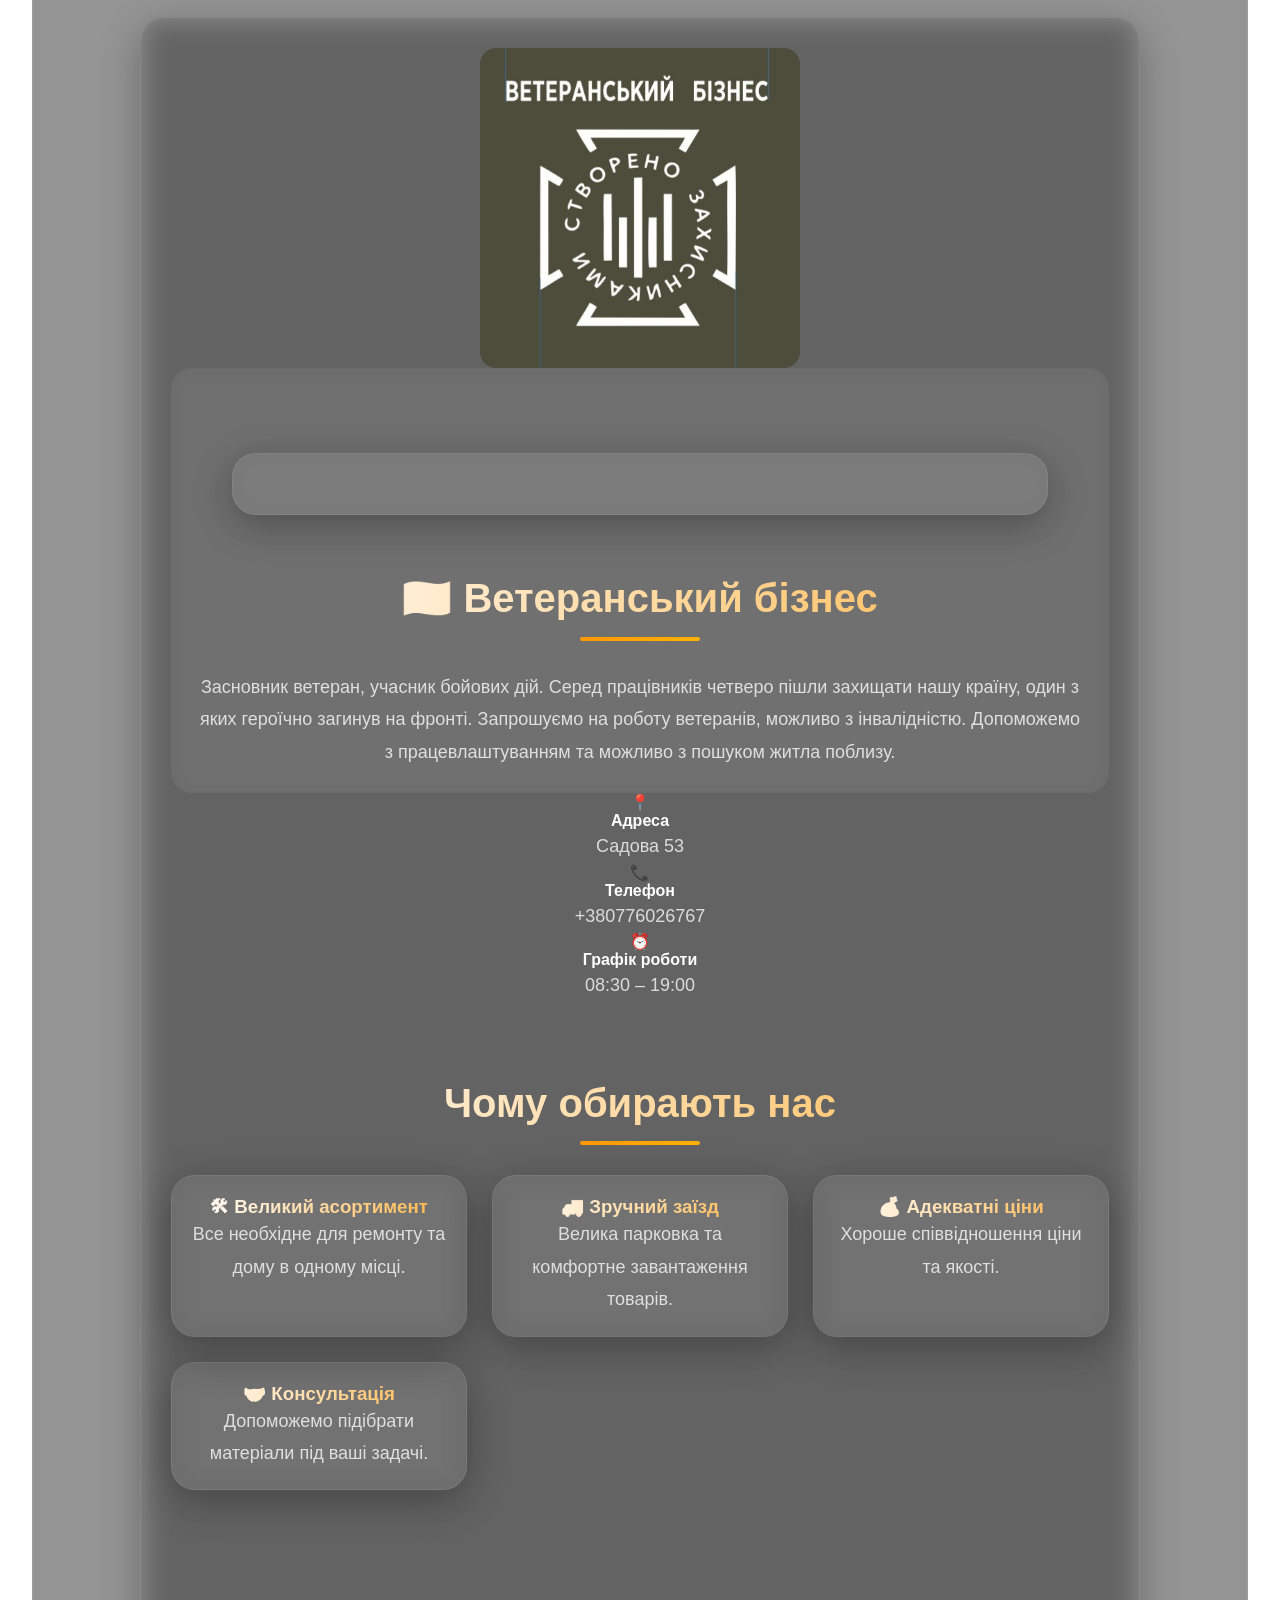
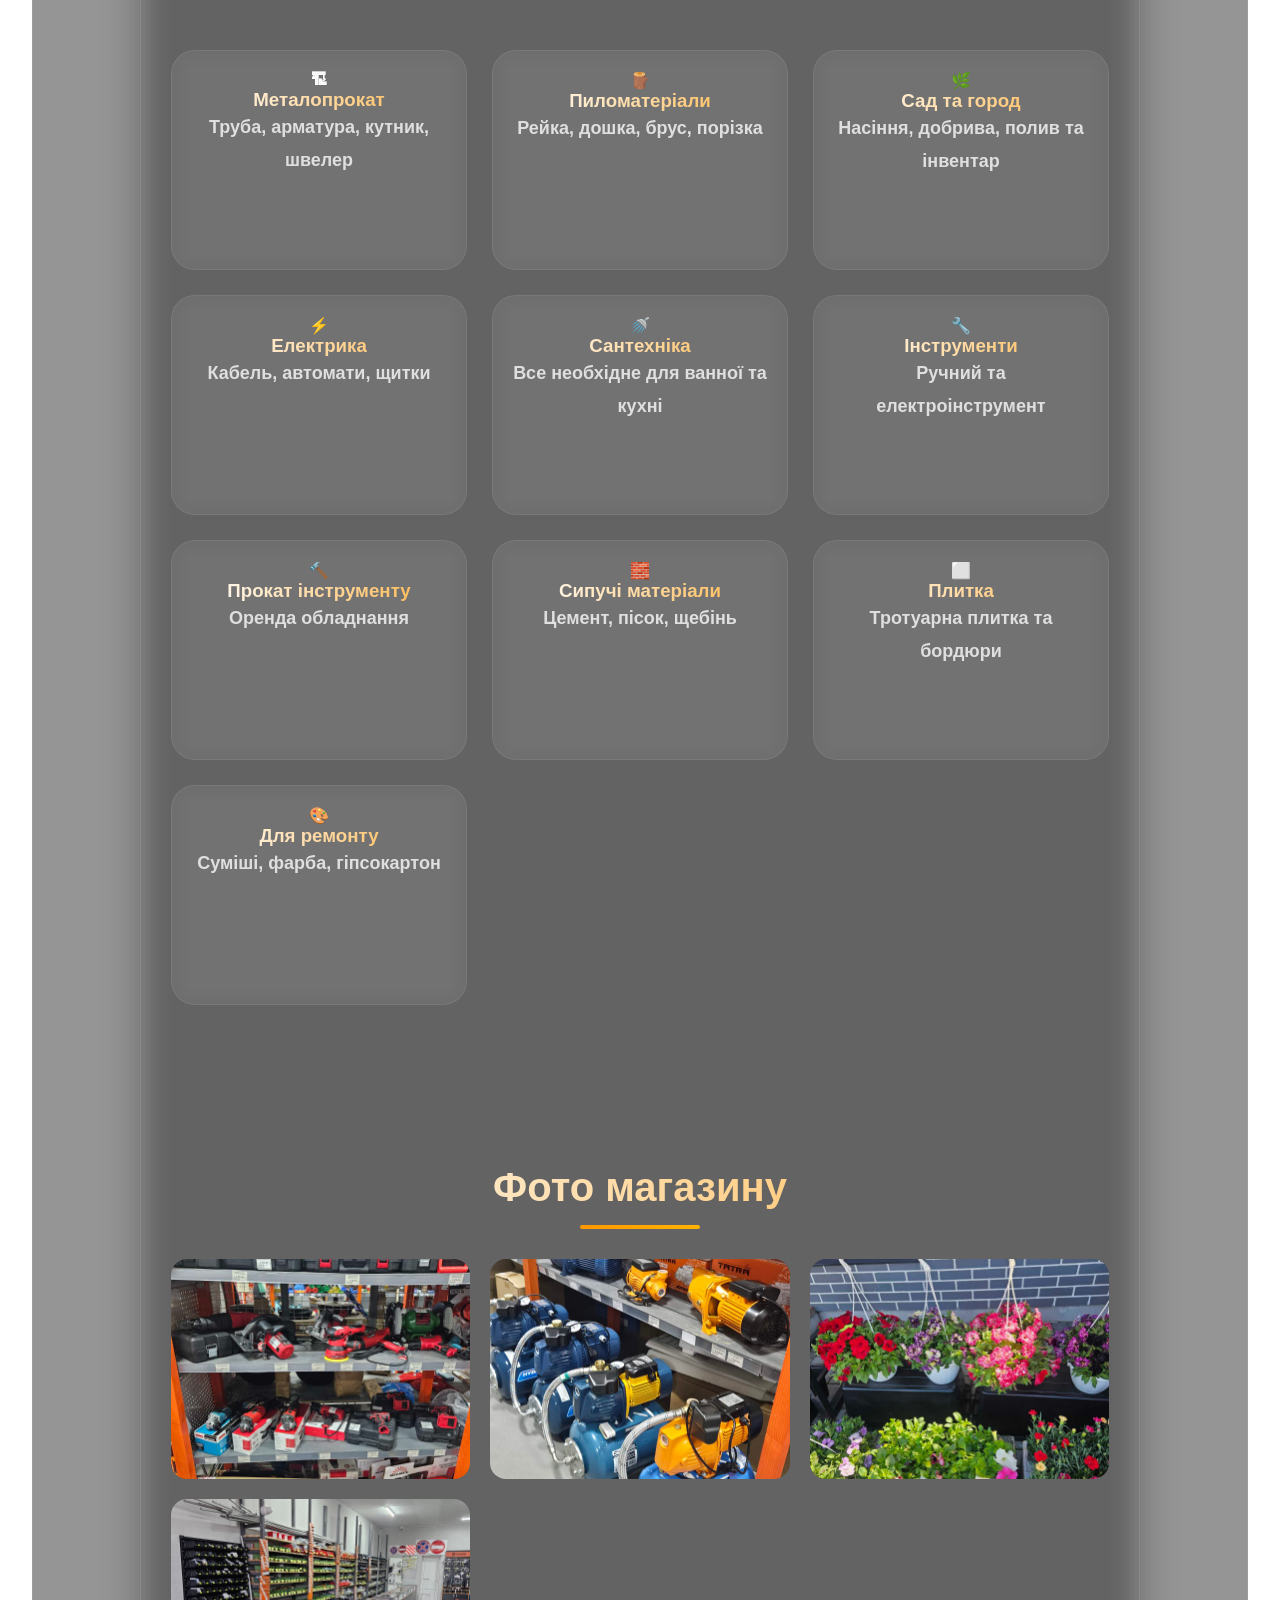
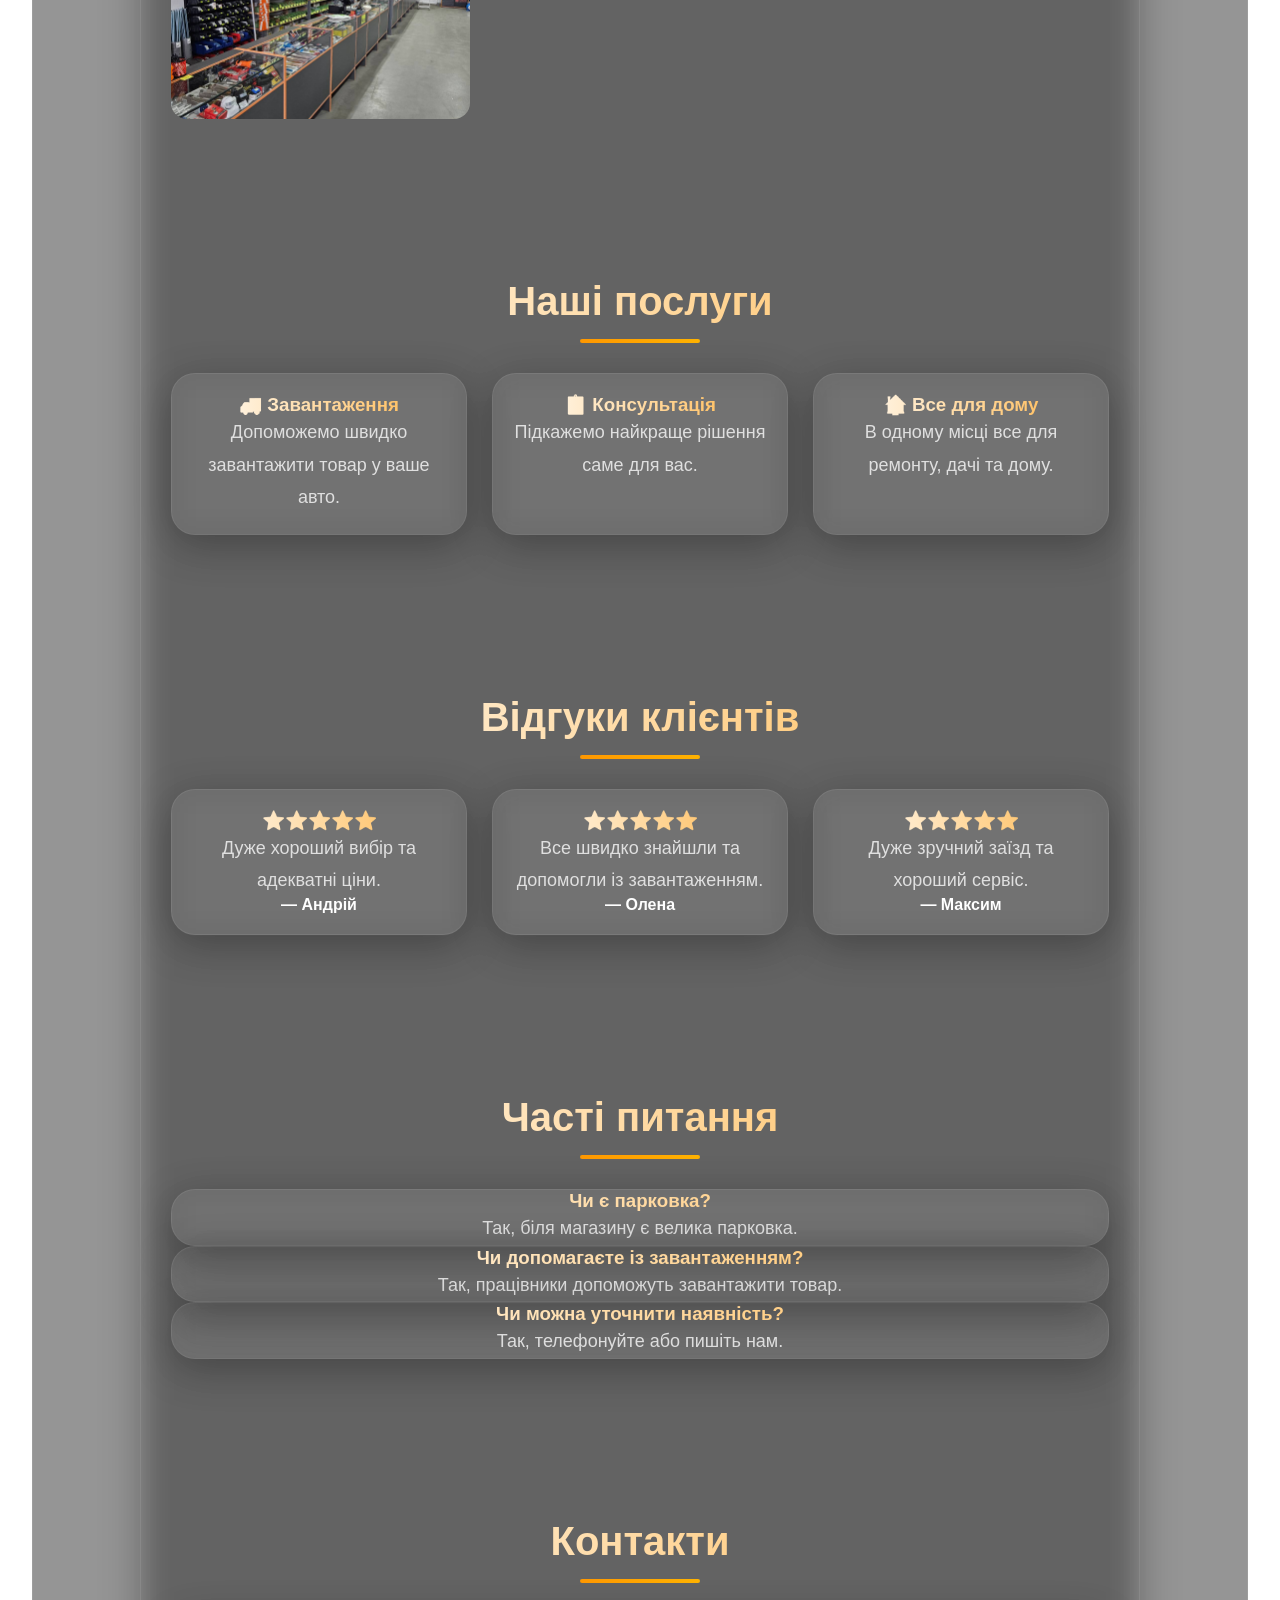
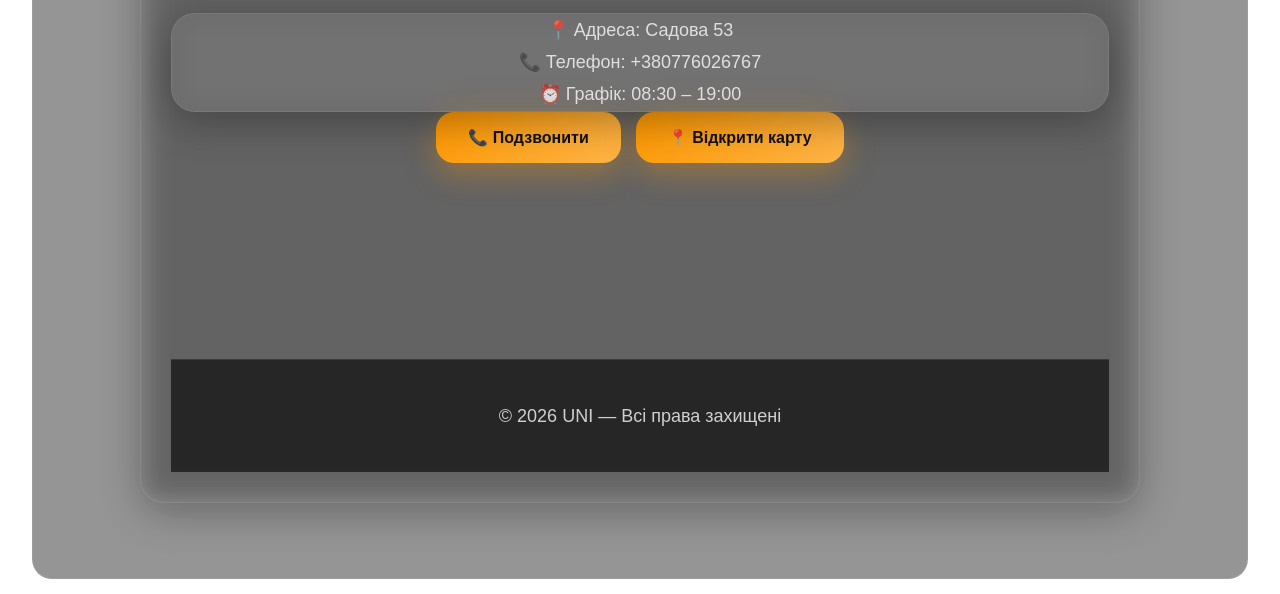
==== commit 0511cd66: "Add files via upload" ====
--- a/index.html
+++ b/index.html
@@ -3,23 +3,20 @@
 
 <head>
 
-  <meta charset="UTF-8">
-
-  <meta
-    name="viewport"
-    content="width=device-width, initial-scale=1.0"
-  >
+<meta charset="UTF-8">
+<meta name="viewport" content="width=device-width, initial-scale=1.0">
+
+<meta name="google-site-verification" content="..." />
+
+<title>UNI</title>
+
+</head> 
 
   <!-- SEO -->
 
   <title>
     Будівельний магазин Осокорки | UNI
   </title>
-
-  <meta
-    name="description"
-    content="Будівельні матеріали, інструменти, товари для дому та дачі у Осокорках. Великий вибір, зручний заїзд, парковка та допомога із завантаженням."
-  >
 
   <meta
     name="keywords"
@@ -36,6 +33,8 @@
     "
   >
 
+  <meta name="viewport" content="width=device-width, initial-scale=1.0">
+
   <meta name="author" content="UNI">
 
   <meta name="robots" content="index, follow">
@@ -72,10 +71,16 @@
 
 </head>
 
+<meta name="google-site-verification" content="BUcqWTq0DWmIxIE7x0LEXKeQBuJsQ7SjIsHxUcK8YbQ" />  
+
+</head>
+
 <body>
 
   <!-- NAVBAR -->
-
+<div class="top-logo">
+  <img src="images/logo.jpg" alt="UNI Logo">
+</div>
  <!-- NAVBAR -->
 
 <nav class="navbar">
@@ -98,9 +103,7 @@
       Про нас
     </a>
 
-    <a href="#categories">
-      Категорії
-    </a>
+    <a href="#categories">Категорії</a>
 
     <a href="#gallery">
       Галерея
@@ -114,9 +117,46 @@
       Контакти
     </a>
 
+   <a href="#veteran">
+     🇺🇦 Ветеранський бізнес
+    </a>
+
   </div>
 
-</nav>
+<section id="about" class="about">
+  <div class="about-container">
+    
+      <h2>Про нас</h2>
+
+      <p>
+      Будівельний центр “UNI”— це сучасний центр для тих, хто цінує якість, надійність та професійний підхід до ремонту  
+
+        й будівництва. У нашому асортименті ви знайдете все необхідне для будівельних та ремонтних робіт: цемент, 
+
+        цегла,утеплювачі, кріплення,сітки,дошки,брус,брикети, сантехніку, суміші, гіпсокартон, електрику, клеї
+
+        , металопрокат, ручний та електро інструменти, фарби, обігрівачі,газові плити та багато інших товарів.
+
+         Основні переваги магазину: • широкий вибір будівельних матеріалів та пиломатеріалів • вигідні ціни та 
+
+         регулярні акції • доставка по місту та області, власна логістика • кваліфіковане обслуговування і консультації. •
+
+          прокат інструменту • заточка ланцюгів “UNI”ремонт і будівництво стають простішими, швидшими та вигіднішими!"
+      </p>
+
+    </div>
+
+    <div class="about-map">
+
+      <iframe
+        src="https://maps.google.com/maps?q=UNI%20Осокорки&t=&z=14&ie=UTF8&iwloc=&output=embed">
+      </iframe>
+
+    </div>
+
+  </div>
+
+</section>
   <!-- HERO -->
 
   <header class="hero">
@@ -146,7 +186,7 @@
 
           <a
             class="btn"
-            href="tel:+380674444693"
+            href="tel:+380776026767"
           >
             📞 Зателефонувати
           </a>
@@ -163,6 +203,33 @@
 
         <div class="hero-info">
 
+</header>
+
+<section class="veteran-business">
+
+<div class="veteran-content">
+<div class="veteran-image">
+<img src="images/veteran-business.jpg" alt="Ветеранський бізнес">
+</div>
+
+<div class="veteran-text">
+
+<section id="veteran" class="veteran-business"></section>
+
+<h2>
+🇺🇦 Ветеранський бізнес
+</h2>
+
+<p>
+Засновник ветеран, учасник бойових дій. Серед працівників четверо пішли захищати нашу країну, один з яких героїчно загинув на фронті.
+
+Запрошуємо на роботу ветеранів, можливо з інвалідністю. Допоможемо з працевлаштуванням та можливо з пошуком житла поблизу.
+</p>
+
+</div>
+
+</header>
+
   <div class="info-box">
 
     <span>
@@ -196,7 +263,7 @@
       </strong>
 
       <p>
-        +380674444693
+        +380776026767
       </p>
 
     </div>
@@ -305,128 +372,73 @@
 
   <!-- CATEGORIES -->
 
-  <section
-    id="categories"
-    class="categories"
-  >
-
-    <h2>
-      Категорії товарів
-    </h2>
-
-    <div class="category-grid">
-
-      <a
-        href="#contacts"
-        class="category"
-      >
-
-        <span>🧱</span>
-
-        <h3>
-          Будматеріали
-        </h3>
-
-        <p>
-          Все для будівництва
-          та ремонту
-        </p>
-
-      </a>
-
-      <a
-        href="#contacts"
-        class="category"
-      >
-
-        <span>🛠</span>
-
-        <h3>
-          Інструменти
-        </h3>
-
-        <p>
-          Ручний
-          та електроінструмент
-        </p>
-
-      </a>
-
-      <a
-        href="#contacts"
-        class="category"
-      >
-
-        <span>🏠</span>
-
-        <h3>
-          Ламінат
-        </h3>
-
-        <p>
-          Для дому
-          та комерційних приміщень
-        </p>
-
-      </a>
-
-      <a
-        href="#contacts"
-        class="category"
-      >
-
-        <span>🚿</span>
-
-        <h3>
-          Сантехніка
-        </h3>
-
-        <p>
-          Все необхідне
-          для ванної та кухні
-        </p>
-
-      </a>
-
-      <a
-        href="#contacts"
-        class="category"
-      >
-
-        <span>💡</span>
-
-        <h3>
-          Електрика
-        </h3>
-
-        <p>
-          Кабелі,
-          лампи та розетки
-        </p>
-
-      </a>
-
-      <a
-        href="#contacts"
-        class="category"
-      >
-
-        <span>🌿</span>
-
-        <h3>
-          Сад та город
-        </h3>
-
-        <p>
-          Товари для дачі
-          та подвір’я
-        </p>
-
-      </a>
-
-    </div>
-
-  </section>
+<section id="categories">
+
+  <div class="category-grid">
+
+  <a href="metal.html" class="category">
+    <span>🏗</span>
+    <h3>Металопрокат</h3>
+    <p>Труба, арматура, кутник, швелер</p>
+  </a>
+
+  <a href="pilomaterialy.html" class="category">
+    <span>🪵</span>
+    <h3>Пиломатеріали</h3>
+    <p>Рейка, дошка, брус, порізка</p>
+  </a>
+
+  <a href="sad-gorod.html" class="category">
+    <span>🌿</span>
+    <h3>Сад та город</h3>
+    <p>Насіння, добрива, полив та інвентар</p>
+  </a>
+
+  <a href="electric.html" class="category">
+    <span>⚡</span>
+    <h3>Електрика</h3>
+    <p>Кабель, автомати, щитки</p>
+  </a>
+
+  <a href="santehnika.html" class="category">
+    <span>🚿</span>
+    <h3>Сантехніка</h3>
+    <p>Все необхідне для ванної та кухні</p>
+  </a>
+
+  <a href="instrument.html" class="category">
+    <span>🔧</span>
+    <h3>Інструменти</h3>
+    <p>Ручний та електроінструмент</p>
+  </a>
+
+  <a href="rent.html" class="category">
+    <span>🔨</span>
+    <h3>Прокат інструменту</h3>
+    <p>Оренда обладнання</p>
+  </a>
+
+  <a href="bulk.html" class="category">
+    <span>🧱</span>
+    <h3>Сипучі матеріали</h3>
+    <p>Цемент, пісок, щебінь</p>
+  </a>
+
+  <a href="plitka.html" class="category">
+    <span>⬜</span>
+    <h3>Плитка</h3>
+    <p>Тротуарна плитка та бордюри</p>
+  </a>
+
+  <a href="repair.html" class="category">
+    <span>🎨</span>
+    <h3>Для ремонту</h3>
+    <p>Суміші, фарба, гіпсокартон</p>
+  </a>
+
+  </div>
+
+</section>
 
   <!-- GALLERY -->
 
@@ -465,69 +477,6 @@
 
   </section>
 
-  <!-- STATS -->
-
-  <section class="stats">
-
-    <h2>
-      UNI у цифрах
-    </h2>
-
-    <div class="stats-grid">
-
-      <div class="stat-card">
-        <h3>10+</h3>
-        <p>Років досвіду</p>
-      </div>
-
-      <div class="stat-card">
-        <h3>5000+</h3>
-        <p>Товарів у наявності</p>
-      </div>
-
-      <div class="stat-card">
-        <h3>1000+</h3>
-        <p>Задоволених клієнтів</p>
-      </div>
-
-      <div class="stat-card">
-        <h3>7</h3>
-        <p>Днів на тиждень</p>
-      </div>
-
-    </div>
-
-  </section>
-
-  <!-- ABOUT -->
-
-  <section
-    id="about"
-    class="about"
-  >
-
-    <h2>
-      Про нас
-    </h2>
-
-    <p>
-      Уже багато років
-      допомагаємо клієнтам
-      швидко знаходити
-      все необхідне
-      для ремонту,
-      будівництва та дому.
-
-      У нас —
-      широкий асортимент,
-      зручний під’їзд,
-      консультації
-      та допомога
-      із завантаженням.
-    </p>
-
-  </section>
-
   <!-- SERVICES -->
 
   <section class="services">
@@ -726,7 +675,7 @@
 
       <p>
         📞 Телефон:
-        +380674444693
+        +380776026767
       </p>
 
       <p>
@@ -740,7 +689,7 @@
 
       <a
         class="btn"
-        href="tel:+380674444693"
+        href="tel:+380776026767"
       >
         📞 Подзвонити
       </a>
@@ -759,56 +708,11 @@
 
     <div class="map">
 
-      <iframe
-        src="https://www.google.com/maps/embed?pb=!1m18!1m12!1m3!1d318.01493559908414!2d30.612856704454035!3d50.38297112714319!2m3!1f0!2f0!3f0!3m2!1i1024!2i768!4f13.1!3m3!1m2!1s0x40d4c50036c578f9%3A0x614c7b5566e54db0!2sUNI!5e0!3m2!1sru!2sua!4v1779735415005!5m2!1sru!2sua"
-        width="100%"
-        height="350"
-        style="border:0;"
-        allowfullscreen=""
-        loading="lazy"
-      >
-      </iframe>
-
     </div>
 
   </section>
 
-  <!-- CTA -->
-
-  <section class="cta">
-
-    <h2>
-      Заїжджайте вже сьогодні 🚀
-    </h2>
-
-    <p>
-      Великий вибір товарів,
-      швидкий сервіс
-      та допомога
-      з вибором матеріалів.
-    </p>
-
-    <div class="hero-buttons">
-
-      <a
-        class="btn"
-        href="tel:+380674444693"
-      >
-        📞 Подзвонити
-      </a>
-
-      <a
-        class="btn btn-secondary"
-        href="https://www.google.com/maps/place/UNI/@50.3829711,30.6128567,17z"
-        target="_blank"
-      >
-        📍 Побудувати маршрут
-      </a>
-
-    </div>
-
-  </section>
-
+  <!-- UNI STORE -->    
   <!-- FOOTER -->
 
   <footer>
--- a/styles.css
+++ b/styles.css
@@ -1,1401 +1,617 @@
-
-html {
-  scroll-behavior: smooth;
-}
-
-* {
-  margin: 0;
-  padding: 0;
-  box-sizing: border-box;
-}
-
-body {
-
-  font-family: Arial, sans-serif;
-
-  background:
-    radial-gradient(circle at top left, #1f1f1f, #0f0f0f);
-
-  color: white;
-
-  overflow-x: hidden;
-}
-
-/* GLOW BACKGROUND */
-
-body::before {
-
+/* =========================================================
+   BASE RESET
+========================================================= */
+
+*{
+    margin:0;
+    padding:0;
+    box-sizing:border-box;
+    transition:.3s ease;
+}
+
+html,body{
+    width:100%;
+    overflow-x:hidden;
+    font-family:"Segoe UI",sans-serif;
+    color:#fff;
+}
+
+/* =========================================================
+   ROOT COLORS
+========================================================= */
+
+:root{
+    --primary:#ff9800;
+    --primary2:#ffb300;
+    --bgDark:#0d0d0d;
+    --glass:rgba(255,255,255,.06);
+    --border:rgba(255,255,255,.10);
+    --text:#ffffff;
+    --text2:#cfcfcf;
+    --radius:18px;
+}
+
+/* =========================================================
+   BACKGROUND
+========================================================= */
+
+body{
+    background:
+    linear-gradient(rgba(0,0,0,.55),rgba(0,0,0,.75)),
+    url("./images/background.png");
+
+    background-size:cover;
+    background-position:center;
+    background-attachment:fixed;
+}
+
+/* =========================================================
+   CONTAINER SYSTEM
+========================================================= */
+
+.container{
+    width:min(1200px,92%);
+    margin:0 auto;
+}
+
+/* =========================================================
+   SECTION SYSTEM
+========================================================= */
+
+section{
+    padding:80px 0;
+    animation:fadeIn .7s ease;
+}
+
+section:hover{
+    transform:translateY(-2px);
+}
+
+@keyframes fadeIn{
+    from{
+        opacity:0;
+        transform:translateY(40px);
+    }
+    to{
+        opacity:1;
+        transform:translateY(0);
+    }
+}
+
+/* =========================================================
+   HEADINGS
+========================================================= */
+
+@media (max-width:768px){
+
+    h1{
+        font-size:38px;
+    }
+
+    h2{
+        font-size:30px;
+    }
+
+}
+
+h2{
+    font-size:40px;
+    text-align:center;
+    margin-bottom:30px;
+}
+
+h2::after{
+    content:"";
+    display:block;
+    width:120px;
+    height:4px;
+    margin:15px auto;
+    border-radius:20px;
+    background:linear-gradient(90deg,var(--primary),var(--primary2));
+}
+
+p{
+    color:var(--text2);
+    line-height:1.8;
+    font-size:18px;
+    text-align:center;
+}
+
+/* =========================================================
+   NAVBAR
+========================================================= */
+
+header{
+    position:sticky;
+    top:0;
+    z-index:999;
+    background:rgba(10,10,10,.75);
+    backdrop-filter:blur(18px);
+    border-bottom:1px solid var(--border);
+}
+
+nav{
+    display:flex;
+    justify-content:center;
+    align-items:center;
+    gap:10px;
+    padding:15px;
+    flex-wrap:wrap;
+}
+
+nav a{
+    padding:10px 18px;
+    border-radius:12px;
+    text-decoration:none;
+    color:#fff;
+    font-weight:600;
+}
+
+nav a:hover{
+    background:var(--primary);
+    color:#000000;
+}
+
+/* =========================================================
+   HERO
+========================================================= */
+
+.hero-content{
+    display:flex;
+    align-items:center;
+    justify-content:space-between;
+    gap:60px;
+    flex-wrap:wrap;
+}
+
+.hero-text{
+    flex:1;
+    text-align:center;
+}
+
+.hero-image{
+    flex:1;
+    display:flex;
+    justify-content:center;
+}
+
+.hero-image img{
+    width:100%;
+    max-width:550px;
+    border-radius:25px;
+    box-shadow:0 30px 60px rgba(0, 0, 0, 0.5);
+}
+
+/* =========================================================
+   BUTTONS
+========================================================= */
+.btn,
+.btn-small{
+    display:inline-flex;
+    align-items:center;
+    justify-content:center;
+
+    padding:16px 38px;
+    border-radius:16px;
+
+    background:linear-gradient(135deg,#ff9800,#ffb300);
+    color:#111;
+    font-weight:700;
+    text-decoration:none;
+
+    box-shadow:0 15px 35px rgba(255,152,0,.35);
+
+    cursor:pointer;
+}
+
+.btn:active,
+.btn-small:active{
+    transform:scale(.97);
+}
+
+/* hover только для ПК */
+@media (hover:hover){
+    .btn:hover,
+    .btn-small:hover{
+        transform:translateY(-4px);
+        box-shadow:0 25px 50px rgba(255,152,0,.55);
+    }
+}
+/* =========================================================
+   CARDS
+========================================================= */
+
+.cards,
+.products-grid,
+.category-grid{
+    display:grid;
+    grid-template-columns:repeat(auto-fit,minmax(260px,1fr));
+    gap:25px;
+}
+
+.card,
+.product-card,
+.category{
+    background:var(--glass);
+    border:1px solid var(--border);
+    border-radius:22px;
+    padding:20px;
+    backdrop-filter:blur(15px);
+    overflow:hidden;
+}
+
+.card:hover,
+.product-card:hover,
+.category:hover{
+    transform:translateY(-10px);
+    border-color:var(--primary);
+    box-shadow:0 25px 50px rgba(0,0,0,.4);
+}
+
+
+.category-page {
+    max-width: 1400px;
+    margin: 0 auto;
+    padding: 40px 5%;
+}
+
+/* =========================================================
+   IMAGES (UNIVERSAL FIX)
+========================================================= */
+
+img{
+    width:100%;
+    max-width:100%;
+    display:block;
+    object-fit:cover;
+    border-radius:18px;
+}
+
+.product-card img,
+.gallery-grid img{
+    height:220px;
+}
+
+.product-card:hover img,
+.gallery-grid img:hover{
+    transform:scale(1.08);
+}
+
+/* =========================================================
+   ABOUT SECTION
+========================================================= */
+
+.about-text{
+    padding:35px;
+
+    background:rgba(255,255,255,.05);
+    border:1px solid rgba(255,255,255,.12);
+    border-radius:22px;
+
+    backdrop-filter:blur(14px);
+
+    text-align:left;
+
+    font-size:20px; /* 👈 увеличили текст */
+    line-height:1.9;
+}
+
+/* заголовок “Про нас” */
+.about-text h2{
+    font-size:44px;
+    text-align:left;
+}
+
+/* если всё уезжает вправо — фикс */
+.about-container{
+    display:grid;
+    grid-template-columns:1fr 1fr;
+    gap:40px;
+    align-items:start;
+}
+
+/* =========================================================
+   GALLERY
+========================================================= */
+
+.gallery-grid{
+    display:grid;
+    grid-template-columns:repeat(auto-fit,minmax(240px,1fr));
+    gap:20px;
+}
+
+/* =========================================================
+   VETERAN BLOCK
+========================================================= */
+
+.veteran-business{
+    margin:60px auto;
+    width:min(1000px,92%);
+
+    padding:30px;
+
+    background:rgba(255,255,255,.04);
+    border:1px solid rgba(255,255,255,.10);
+    border-radius:22px;
+
+    backdrop-filter:blur(12px);
+
+    text-align:center;
+}
+
+/* если там была фотка — ограничиваем */
+.veteran-business img{
+    max-width:320px;
+    margin:0 auto;
+    border-radius:16px;
+}
+/* =========================================================
+   FOOTER
+========================================================= */
+
+footer{
+    margin-top:80px;
+    padding:40px;
+    text-align:center;
+    background:rgba(0,0,0,.6);
+    border-top:1px solid var(--border);
+}
+
+/* =========================================================
+   UTILITIES (IMPORTANT)
+========================================================= */
+
+.text-center{ text-align:center; }
+.flex{ display:flex; }
+.center{ display:flex; justify-content:center; align-items:center; }
+.gap-10{ gap:10px; }
+.gap-20{ gap:20px; }
+.gap-30{ gap:30px; }
+
+.mt-10{ margin-top:10px; }
+.mt-20{ margin-top:20px; }
+.mt-30{ margin-top:30px; }
+
+.p-10{ padding:10px; }
+
+section{
+    padding:80px 0;
+}
+
+/* стеклянные блоки между секциями */
+.section-glass{
+    background:rgba(255,255,255,.04);
+    border-top:1px solid rgba(255,255,255,.08);
+    border-bottom:1px solid rgba(255,255,255,.08);
+}
+
+.products-section{
+    background:rgba(10,10,10,.65);
+    border-top:1px solid rgba(255,255,255,.08);
+    border-bottom:1px solid rgba(255,255,255,.08);
+    padding:80px 0;
+}
+
+/* текст в каталоге */
+.products-section h2,
+.products-section p{
+    color:#fff;
+}
+
+/* карточки внутри чуть контрастнее */
+.product-card{
+    background:rgba(19, 0, 0, 0.05);
+    border:1px solid rgba(255,255,255,.12);
+}
+
+.divider{
+    width:80%;
+    height:1px;
+
+    margin:40px auto;
+
+    background:rgba(255,255,255,.08);
+}
+
+p{
+    color:rgba(255,255,255,.78);
+    line-height:1.8;
+}
+
+h1,h2,h3{
+    color:#fff;
+}
+
+.about-map iframe {
+    width: 100%;
+    height: 600px;
+    border: none;
+    border-radius: 20px;
+}
+
+.top-logo img {
+  height: 120px;
+  width: auto;
+  display: block;
+  margin: 0 auto;
+}
+
+body::after {
   content: "";
-
   position: fixed;
-
-  width: 500px;
-  height: 500px;
-
-  background:
-    radial-gradient(
-      circle,
-      rgba(255,152,0,0.15),
-      transparent 70%
-    );
-
-  top: -200px;
-  right: -200px;
-
+  inset: 0;
+  background: rgba(0, 0, 0, 0.35);
   z-index: -1;
 }
 
-body::after {
-
-  content: "";
-
-  position: fixed;
-
-  width: 400px;
-  height: 400px;
-
-  background:
-    radial-gradient(
-      circle,
-      rgba(255,152,0,0.1),
-      transparent 70%
-    );
-
-  bottom: -150px;
-  left: -150px;
-
-  z-index: -1;
-}
-
-/* NAVBAR */
+.about-container,
+.veteran-business,
+.contact-info,
+.faq-box,
+.card {
+  background: rgba(255,255,255,0.05);
+  backdrop-filter: blur(15px);
+  -webkit-backdrop-filter: blur(15px);
+
+  border: 1px solid rgba(255,255,255,0.08);
+  border-radius: 24px;
+
+  box-shadow: 0 10px 40px rgba(0,0,0,0.3);
+}
+
+
+.btn {
+  padding: 16px 32px;
+  border-radius: 18px;
+
+  background: linear-gradient(
+    135deg,
+    #ff9800,
+    #ffb547
+  );
+
+  box-shadow:
+    0 10px 30px rgba(255,152,0,0.35);
+
+  transition: .3s;
+}
+
+.btn:hover {
+  transform: translateY(-5px);
+}
 
 .navbar {
-
-    position: fixed;
-    top: 0;
-    left: 0;
-
+  background: rgba(20,20,20,0.45);
+
+  backdrop-filter: blur(18px);
+
+  border: 1px solid rgba(255,255,255,0.08);
+
+  border-radius: 20px;
+
+  margin: 15px auto;
+
+  width: 95%;
+}
+
+.category {
+  background: rgba(255,255,255,0.05);
+
+  backdrop-filter: blur(10px);
+
+  border: 1px solid rgba(255,255,255,0.08);
+
+  border-radius: 24px;
+
+  min-height: 220px;
+}   
+
+.gallery-grid img {
+  height: 220px;
+  object-fit: cover;
+}
+
+.hero-text {
+  background: rgba(255,255,255,0.04);
+
+  backdrop-filter: blur(15px);
+
+  border-radius: 30px;
+
+  padding: 35px;
+
+  border: 1px solid rgba(255,255,255,0.08);
+}
+
+.veteran-text {
+  background: rgba(255,255,255,0.04);
+
+  backdrop-filter: blur(12px);
+
+  padding: 25px;
+
+  border-radius: 20px;
+}
+
+.card,
+.category,
+.about-text,
+.veteran-text {
+  transition: .35s;
+}
+
+.card:hover,
+.category:hover {
+  transform: translateY(-8px);
+}
+
+.category-hero {
+    max-width: 1200px;
+    margin: 0 auto 40px;
+}
+
+.category-hero img {
     width: 100%;
-
-    display: flex;
-    justify-content: space-between;
-    align-items: center;
-
-    padding: 20px 60px;
-
-    background: rgba(10, 10, 10, 0.85);
-
-    backdrop-filter: blur(10px);
-
-    z-index: 1000;
-
-    border-bottom: 1px solid rgba(255,255,255,0.08);
-
-}
-.logo {
-
-  font-size: 34px;
-  font-weight: bold;
-
-  color: #ff9800;
-
-  letter-spacing: 2px;
-}
-
-.nav-links a {
-
-  color: white;
-
-  text-decoration: none;
-
-  margin-left: 30px;
-
-  font-size: 17px;
-
-  transition: 0.3s;
-}
-
-.nav-links a:hover {
-
-  color: #ff9800;
-}
-
-/* HERO */
-
-.hero {
-
-  min-height: 100vh;
-
-  padding-bottom: 80px;
-}
-
-.hero-content {
-
-  display: flex;
-  align-items: center;
-  justify-content: space-between;
-
-  gap: 60px;
-
-  padding: 80px 10%;
-}
-
-.hero-text {
-
-  flex: 1;
-
-  animation: fadeUp 1s ease;
-}
-
-.hero-text h1 {
-
-  font-size: 72px;
-
-  line-height: 1.05;
-
-  margin-bottom: 30px;
-
-  background:
-    linear-gradient(
-      90deg,
-      #ffffff,
-      #ffb547
-    );
+    height: 250px;
+    object-fit: cover;
+    border-radius: 25px;
+}
+
+.products-grid {
+    display: grid;
+
+    grid-template-columns:
+    repeat(auto-fit, minmax(280px, 320px));
+
+    justify-content: center;
+
+    gap: 25px;
+
+    margin-top: 40px;
+}
+.product-card img {
+    width: 100%;
+    height: 180px;
+
+    object-fit: cover;
+
+    border-radius: 15px;
+} 
+
+.category-title {
+    text-align: center;
+
+    margin-bottom: 40px;
+}
+
+
+.category-description {
+    max-width: 900px;
+
+    margin: 0 auto 40px;
+
+    text-align: center;
+
+    line-height: 1.8;
+
+    color: #cfcfcf;
+}
+
+.hero-buttons{
+    display:flex;
+    gap:15px;
+    justify-content:center;
+    flex-wrap:wrap;
+}
+
+h1,
+h2,
+h3{
+  background: linear-gradient(90deg,#fff,#ffb547);
+
   background-clip: text;
-
+  -webkit-background-clip: text;
+
+  color: transparent;
   -webkit-text-fill-color: transparent;
-}
-
-.hero-text p {
-
-  font-size: 20px;
-
-  color: #bdbdbd;
-
-  line-height: 1.7;
-
-  margin-bottom: 35px;
-}
-
-/* BUTTONS */
-
-.hero-buttons {
-
-  display: flex;
-
-  gap: 20px;
-
-  margin-bottom: 35px;
-}
-
-.btn {
-
-  display: inline-block;
-
-  padding: 16px 34px;
-
-  background:
-    linear-gradient(
-      135deg,
-      #ff9800,
-      #ffb547
-    );
-
-  color: black;
-
-  border-radius: 16px;
-
-  text-decoration: none;
-
-  font-weight: bold;
-
-  letter-spacing: 0.5px;
-
-  transition: 0.35s;
-
-  box-shadow:
-    0 10px 25px rgba(255,152,0,0.25);
-}
-
-.btn:hover {
-
-  transform:
-    translateY(-6px) scale(1.03);
-
-  box-shadow:
-    0 18px 40px rgba(255,152,0,0.45);
-}
-
-.btn-secondary {
-
-  background: transparent;
-
-  color: white;
-
-  border:
-    1px solid rgba(255,255,255,0.2);
-}
-
-/* INFO */
-
-.hero-info {
-
-  display: flex;
-
-  flex-direction: column;
-
-  gap: 12px;
-
-  color: #bdbdbd;
-}
-
-/* HERO IMAGE */
-
-.hero-image {
-
-  flex: 1;
-
-  animation: fadeUp 1s ease;
-}
-
-.hero-image img {
-
-  width: 100%;
-
-  border-radius: 25px;
-
-  box-shadow:
-    0 20px 60px rgba(0,0,0,0.6);
-
-  transition: 0.4s;
-}
-
-.hero-image img:hover {
-
-  transform: scale(1.02);
-}
-
-/* SECTIONS */
-
-section {
-
-  padding: 100px 10%;
-}
-
-section h2 {
-
-  font-size: 42px;
-
-  margin-bottom: 50px;
-}
-
-/* ADVANTAGES */
-
-.cards {
-
-  display: grid;
-
-  grid-template-columns:
-    repeat(auto-fit, minmax(250px, 1fr));
-
-  gap: 25px;
-}
-
-.card {
-
-  position: relative;
-
-  overflow: hidden;
-
-  background:
-    rgba(255,255,255,0.04);
-
-  backdrop-filter: blur(14px);
-
-  border:
-    1px solid rgba(255,255,255,0.06);
-
-  border-radius: 24px;
-
-  padding: 35px;
-
-  transition: 0.35s;
-
-  animation: fadeUp 1s ease;
-}
-
-.card::before {
-
-  content: "";
-
-  position: absolute;
-
-  width: 200px;
-  height: 200px;
-
-  background:
-    rgba(255,152,0,0.08);
-
-  border-radius: 50%;
-
-  top: -100px;
-  right: -100px;
-}
-
-.card:hover {
-
-  transform:
-    translateY(-12px);
-
-  border:
-    1px solid rgba(255,152,0,0.25);
-
-  box-shadow:
-    0 20px 50px rgba(0,0,0,0.4);
-}
-
-.card h3 {
-
-  margin-bottom: 15px;
-
-  color: #ff9800;
-}
-
-.card p {
-
-  color: #bdbdbd;
-
-  line-height: 1.6;
-}
-
-/* CATEGORIES */
-
-.category-grid {
-
-  display: grid;
-
-  grid-template-columns:
-    repeat(auto-fit, minmax(220px, 1fr));
-
-  gap: 20px;
-}
-
-.category {
-
-  background:
-    rgba(255,255,255,0.03);
-
-  padding: 35px;
-
-  border-radius: 20px;
-
-  text-align: center;
-
-  font-size: 18px;
-
-  font-weight: bold;
-
-  transition: 0.35s;
-
-  animation: fadeUp 1s ease;
-}
-
-.category:hover {
-
-  transform:
-    translateY(-10px);
-
-  background: #ff9800;
-
-  color: black;
-
-  box-shadow:
-    0 15px 40px rgba(255,152,0,0.3);
-}
-
-/* GALLERY */
-
-.gallery-grid {
-
-  display: grid;
-
-  grid-template-columns:
-    repeat(auto-fit, minmax(250px, 1fr));
-
-  gap: 20px;
-}
-
-.gallery-grid img {
-
-  width: 100%;
-  height: 270px;
-
-  object-fit: cover;
-
-  border-radius: 24px;
-
-  transition: 0.45s;
-
-  cursor: pointer;
-
-  filter: brightness(0.92);
-
-  animation: fadeUp 1s ease;
-}
-
-.gallery-grid img:hover {
-
-  transform:
-    scale(1.05);
-
-  filter: brightness(1);
-
-  box-shadow:
-    0 20px 50px rgba(0,0,0,0.45);
-}
-
-/* ABOUT */
-
-.about p {
-
-  max-width: 850px;
-
-  font-size: 20px;
-
-  color: #bdbdbd;
-
-  line-height: 1.8;
-}
-
-/* CONTACTS */
-
-.contact-info {
-
-  margin-bottom: 40px;
-}
-
-.contact-info p {
-
-  margin-bottom: 15px;
-
-  font-size: 18px;
-}
-
-.map iframe {
-
-  width: 100%;
-
-  border-radius: 25px;
-
-  border:
-    2px solid rgba(255,255,255,0.05);
-
-  box-shadow:
-    0 20px 60px rgba(0,0,0,0.35);
-}
-
-/* SEO */
-
-.seo-text p {
-
-  color: #9f9f9f;
-
-  line-height: 1.8;
-
-  max-width: 900px;
-}
-
-/* FOOTER */
-
-footer {
-
-  padding: 50px;
-
-  text-align: center;
-
-  color: #888;
-}
-
-/* ANIMATION */
-
-@keyframes fadeUp {
-
-  from {
-
-    opacity: 0;
-
-    transform:
-      translateY(40px);
-  }
-
-  to {
-
-    opacity: 1;
-
-    transform:
-      translateY(0);
-  }
-}
-
-/* MOBILE */
-
-/* FIX HERO IMAGE RIGHT SIDE */
-
-.hero-content {
-
-  display: flex;
-
-  align-items: center;
-
-  justify-content: space-between;
-
-  gap: 60px;
-
-  flex-wrap: nowrap;
-}
-
-.hero-text {
-
-  flex: 1;
-}
-
-.hero-image {
-
-  flex: 1;
-
-  display: flex;
-
-  justify-content: flex-end;
-}
-
-.hero-image img {
-
-  width: 100%;
-
-  max-width: 650px;
-
-  border-radius: 25px;
-}
-
-/* MOBILE */
-
-@media (max-width: 900px) {
-
-  .hero-content {
-
-    flex-direction: row;
-  }
-
-  .hero-text h1 {
-
-    font-size: 48px;
-  }
-
-  .navbar {
-
-    padding: 18px 25px;
-  }
-
-  .nav-links a {
-
-    font-size: 14px;
-  }
-}
-
-/* HERO BADGE */
-
-.hero-badge {
-
-  display: inline-block;
-
-  padding: 10px 18px;
-
-  background:
-    rgba(255,152,0,0.12);
-
-  border:
-    1px solid rgba(255,152,0,0.2);
-
-  border-radius: 50px;
-
-  color: #ffb547;
-
-  margin-bottom: 25px;
-
-  font-size: 14px;
-
-  letter-spacing: 1px;
-}
-
-/* INFO BOXES */
-
-.hero-info {
-
-  display: flex;
-
-  gap: 15px;
-
-  flex-wrap: wrap;
-
-  margin-top: 25px;
-}
-
-.info-box {
-
-  display: flex;
-
-  align-items: center;
-
-  gap: 10px;
-
-  background:
-    rgba(255,255,255,0.04);
-
-  border:
-    1px solid rgba(255,255,255,0.05);
-
-  padding: 14px 18px;
-
-  border-radius: 16px;
-
-  color: #d1d1d1;
-}
-
-.info-box span {
-
-  font-size: 20px;
-}
-
-/* CATEGORY PREMIUM */
-
-.category {
-
-  text-decoration: none;
-
-  color: white;
-
-  background:
-    rgba(255,255,255,0.04);
-
-  border:
-    1px solid rgba(255,255,255,0.05);
-
-  border-radius: 24px;
-
-  padding: 35px;
-
-  transition: 0.4s;
-
-  position: relative;
-
-  overflow: hidden;
-}
-
-.category::before {
-
-  content: "";
-
-  position: absolute;
-
-  width: 200px;
-  height: 200px;
-
-  background:
-    rgba(255,152,0,0.08);
-
-  border-radius: 50%;
-
-  top: -100px;
-  right: -100px;
-}
-
-.category span {
-
-  font-size: 42px;
-
-  display: block;
-
-  margin-bottom: 20px;
-}
-
-.category h3 {
-
-  margin-bottom: 15px;
-
-  font-size: 24px;
-}
-
-.category p {
-
-  color: #bdbdbd;
-
-  line-height: 1.6;
-}
-
-.category:hover {
-
-  transform:
-    translateY(-12px);
-
-  border:
-    1px solid rgba(255,152,0,0.25);
-
-  box-shadow:
-    0 20px 50px rgba(0,0,0,0.45);
-}
-
-/* ========================================= */
-/* PREMIUM EFFECTS */
-/* ========================================= */
-
-::selection {
-
-  background: #ff9800;
-  color: black;
-}
-
-/* CUSTOM SCROLLBAR */
-
-::-webkit-scrollbar {
-
-  width: 10px;
-}
-
-::-webkit-scrollbar-track {
-
-  background: #0f0f0f;
-}
-
-::-webkit-scrollbar-thumb {
-
-  background:
-    linear-gradient(
-      180deg,
-      #ff9800,
-      #ffb547
-    );
-
-  border-radius: 50px;
-}
-
-/* FLOATING GLOW */
-
-.floating-glow {
-
-  position: absolute;
-
-  width: 350px;
-  height: 350px;
-
-  border-radius: 50%;
-
-  background:
-    radial-gradient(
-      circle,
-      rgba(255,152,0,0.15),
-      transparent 70%
-    );
-
-  filter: blur(40px);
-
-  animation:
-    floatGlow 8s ease-in-out infinite;
-}
-
-@keyframes floatGlow {
-
-  0% {
-
-    transform:
-      translateY(0px)
-      translateX(0px);
-  }
-
-  50% {
-
-    transform:
-      translateY(-30px)
-      translateX(20px);
-  }
-
-  100% {
-
-    transform:
-      translateY(0px)
-      translateX(0px);
-  }
-}
-
-/* NAVBAR HOVER LINE */
-
-.nav-links a {
-
-  position: relative;
-}
-
-.nav-links a::after {
-
-  content: "";
-
-  position: absolute;
-
-  left: 0;
-  bottom: -8px;
-
-  width: 0%;
-  height: 2px;
-
-  background: #ff9800;
-
-  transition: 0.35s;
-}
-
-.nav-links a:hover::after {
-
-  width: 100%;
-}
-
-/* HERO TEXT ANIMATION */
-
-.hero-text h1 {
-
-  animation:
-    titleAnimation 1.2s ease;
-}
-
-@keyframes titleAnimation {
-
-  from {
-
-    opacity: 0;
-
-    transform:
-      translateY(50px);
-  }
-
-  to {
-
-    opacity: 1;
-
-    transform:
-      translateY(0);
-  }
-}
-
-/* HERO IMAGE EFFECT */
-
-.hero-image {
-
-  position: relative;
-}
-
-.hero-image::before {
-
-  content: "";
-
-  position: absolute;
-
-  inset: -10px;
-
-  background:
-    linear-gradient(
-      135deg,
-      rgba(255,152,0,0.35),
-      transparent
-    );
-
-  border-radius: 30px;
-
-  z-index: -1;
-
-  filter: blur(25px);
-}
-
-/* BUTTON RIPPLE */
-
-.btn {
-
-  position: relative;
-
-  overflow: hidden;
-}
-
-.btn::before {
-
-  content: "";
-
-  position: absolute;
-
-  width: 0;
-  height: 0;
-
-  border-radius: 50%;
-
-  background:
-    rgba(255,255,255,0.35);
-
-  top: 50%;
-  left: 50%;
-
-  transform:
-    translate(-50%, -50%);
-
-  transition: 0.6s;
-}
-
-.btn:hover::before {
-
-  width: 350px;
-  height: 350px;
-}
-
-/* GLASS CARD */
-
-.glass-card {
-
-  background:
-    rgba(255,255,255,0.04);
-
-  border:
-    1px solid rgba(255,255,255,0.08);
-
-  backdrop-filter: blur(14px);
-
-  border-radius: 28px;
-
-  box-shadow:
-    0 10px 40px rgba(0,0,0,0.35);
-}
-
-/* CATEGORY ICON ANIMATION */
-
-.category span {
-
-  transition: 0.4s;
-}
-
-.category:hover span {
-
-  transform:
-    scale(1.2)
-    rotate(8deg);
-}
-
-/* IMAGE SHINE EFFECT */
-
-.gallery-grid img {
-
-  position: relative;
-}
-
-.gallery-grid img::before {
-
-  content: "";
-
-  position: absolute;
-
-  top: 0;
-  left: -100%;
-
-  width: 100%;
-  height: 100%;
-
-  background:
-    linear-gradient(
-      120deg,
-      transparent,
-      rgba(255,255,255,0.15),
-      transparent
-    );
-
-  transition: 0.6s;
-}
-
-.gallery-grid img:hover::before {
-
-  left: 100%;
-}
-
-/* CONTACT BOX */
-
-.contact-info {
-
-  display: grid;
-
-  grid-template-columns:
-    repeat(auto-fit, minmax(220px, 1fr));
-
-  gap: 20px;
-}
-
-.contact-info p {
-
-  background:
-    rgba(255,255,255,0.04);
-
-  border:
-    1px solid rgba(255,255,255,0.06);
-
-  padding: 20px;
-
-  border-radius: 18px;
-
-  transition: 0.35s;
-}
-
-.contact-info p:hover {
-
-  transform:
-    translateY(-8px);
-
-  border:
-    1px solid rgba(255,152,0,0.2);
-
-  box-shadow:
-    0 15px 35px rgba(0,0,0,0.35);
-}
-
-/* FOOTER PREMIUM */
-
-footer {
-
-  position: relative;
-
-  overflow: hidden;
-
-  background:
-    linear-gradient(
-      180deg,
-      rgba(255,255,255,0.02),
-      rgba(255,255,255,0.01)
-    );
-
-  border-top:
-    1px solid rgba(255,255,255,0.05);
-}
-
-footer::before {
-
-  content: "";
-
-  position: absolute;
-
-  width: 300px;
-  height: 300px;
-
-  background:
-    radial-gradient(
-      circle,
-      rgba(255,152,0,0.08),
-      transparent 70%
-    );
-
-  top: -120px;
-  left: -120px;
-}
-
-/* SECTION TITLE EFFECT */
-
-section h2 {
-
-  position: relative;
-
-  display: inline-block;
-}
-
-section h2::after {
-
-  content: "";
-
-  position: absolute;
-
-  left: 0;
-  bottom: -12px;
-
-  width: 70%;
-  height: 4px;
-
-  border-radius: 50px;
-
-  background:
-    linear-gradient(
-      90deg,
-      #ff9800,
-      transparent
-    );
-}
-
-/* SCROLL ANIMATION */
-
-.fade-section {
-
-  opacity: 0;
-
-  transform:
-    translateY(50px);
-
-  animation:
-    fadeUpSection 1s ease forwards;
-}
-
-@keyframes fadeUpSection {
-
-  to {
-
-    opacity: 1;
-
-    transform:
-      translateY(0);
-  }
-}
-
-/* PREMIUM BADGE */
-
-.premium-badge {
-
-  display: inline-flex;
-
-  align-items: center;
-
-  gap: 10px;
-
-  background:
-    rgba(255,152,0,0.1);
-
-  border:
-    1px solid rgba(255,152,0,0.2);
-
-  padding: 12px 20px;
-
-  border-radius: 50px;
-
-  color: #ffb547;
-
-  font-size: 14px;
-
-  letter-spacing: 1px;
-}
-
-/* MAP HOVER */
-
-.map iframe {
-
-  transition: 0.4s;
-}
-
-.map iframe:hover {
-
-  transform:
-    scale(1.01);
-
-  box-shadow:
-    0 25px 70px rgba(0,0,0,0.5);
-}
-
-/* BIG SHADOW */
-
-.big-shadow {
-
-  box-shadow:
-    0 25px 80px rgba(0,0,0,0.55);
-}
-
-/* LIGHT EFFECT */
-
-.light-effect {
-
-  position: absolute;
-
-  width: 500px;
-  height: 500px;
-
-  background:
-    radial-gradient(
-      circle,
-      rgba(255,152,0,0.08),
-      transparent 70%
-    );
-
-  filter: blur(60px);
-
-  z-index: -1;
-}
-
-/* HERO GRID */
-
-.hero-content {
-
-  position: relative;
-}
-
-.hero-content::before {
-
-  content: "";
-
-  position: absolute;
-
-  width: 600px;
-  height: 600px;
-
-  background:
-    radial-gradient(
-      circle,
-      rgba(255,152,0,0.06),
-      transparent 70%
-    );
-
-  top: -200px;
-  right: -200px;
-
-  z-index: -1;
-}
-
-/* CATEGORY BORDER ANIMATION */
-
-.category {
-
-  border:
-    1px solid transparent;
-
-  background-image:
-    linear-gradient(#1a1a1a, #1a1a1a),
-    linear-gradient(
-      135deg,
-      rgba(255,152,0,0.5),
-      transparent
-    );
-
-  background-origin: border-box;
-  background-clip: padding-box, border-box;
-}
-
-/* MOBILE IMPROVEMENTS */
-
-@media (max-width: 600px) {
-
-  .hero-text h1 {
-
-    font-size: 36px;
-  }
-
-  .btn {
-
-    width: 100%;
-
-    text-align: center;
-  }
-
-  .hero-buttons {
-
-    flex-direction: column;
-  }
-
-  .hero-image img {
-
-    border-radius: 18px;
-  }
-
-  section h2 {
-
-    font-size: 34px;
-  }
-}
-
-/* PARALLAX FEEL */
-
-.hero {
-
-  position: relative;
-
-  overflow: hidden;
-}
-
-.hero::after {
-
-  content: "";
-
-  position: absolute;
-
-  inset: 0;
-
-  background:
-    linear-gradient(
-      180deg,
-      transparent,
-      rgba(0,0,0,0.25)
-    );
-
-  pointer-events: none;
-}
-
-.logo {
-
-  display: flex;
-
-  align-items: center;
-
-  gap: 12px;
-}   
-
-.logo-main {
-
-  font-size: 34px;
-
-  font-weight: bold;
-
-  color: #ff9800;
-
-  letter-spacing: 2px;
-}
-
-@media (max-width: 900px) {
-
-  .navbar {
-
-    padding: 18px 25px;
-
-    flex-direction: row;
-  }
-
-  .nav-links {
-
-    display: flex;
-
-    gap: 15px;
-
-    flex-wrap: wrap;
-
-    justify-content: flex-end;
-  }
-
-  .nav-links a {
-
-    margin: 0;
-
-    font-size: 14px;
-  }
-
-  .hero-content {
-
-    flex-direction: row;
-
-    align-items: center;
-
-    gap: 40px;
-  }
-
-  .hero-text h1 {
-
-    font-size: 46px;
-  }
-
-  .hero-image img {
-
-    max-width: 500px;
-  }
-
-  section {
-
-    padding: 70px 7%;
-  }
 }
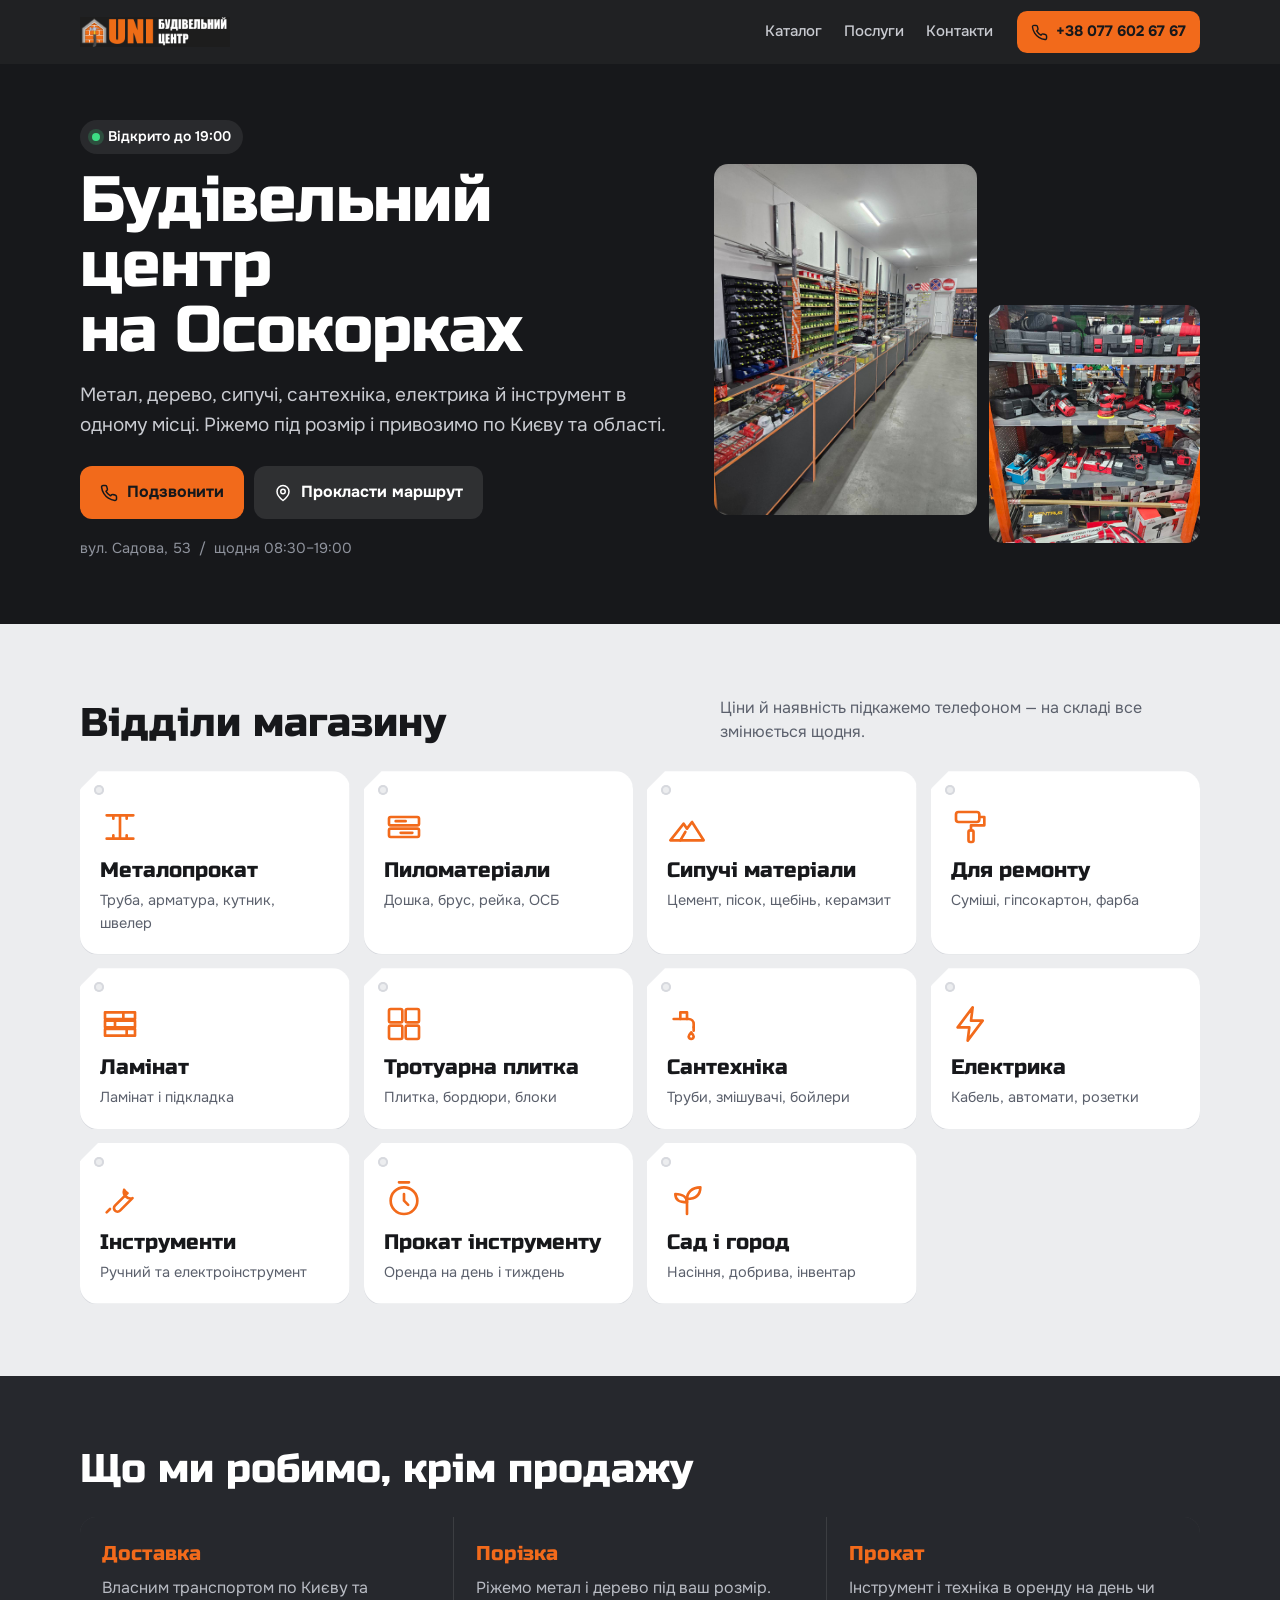
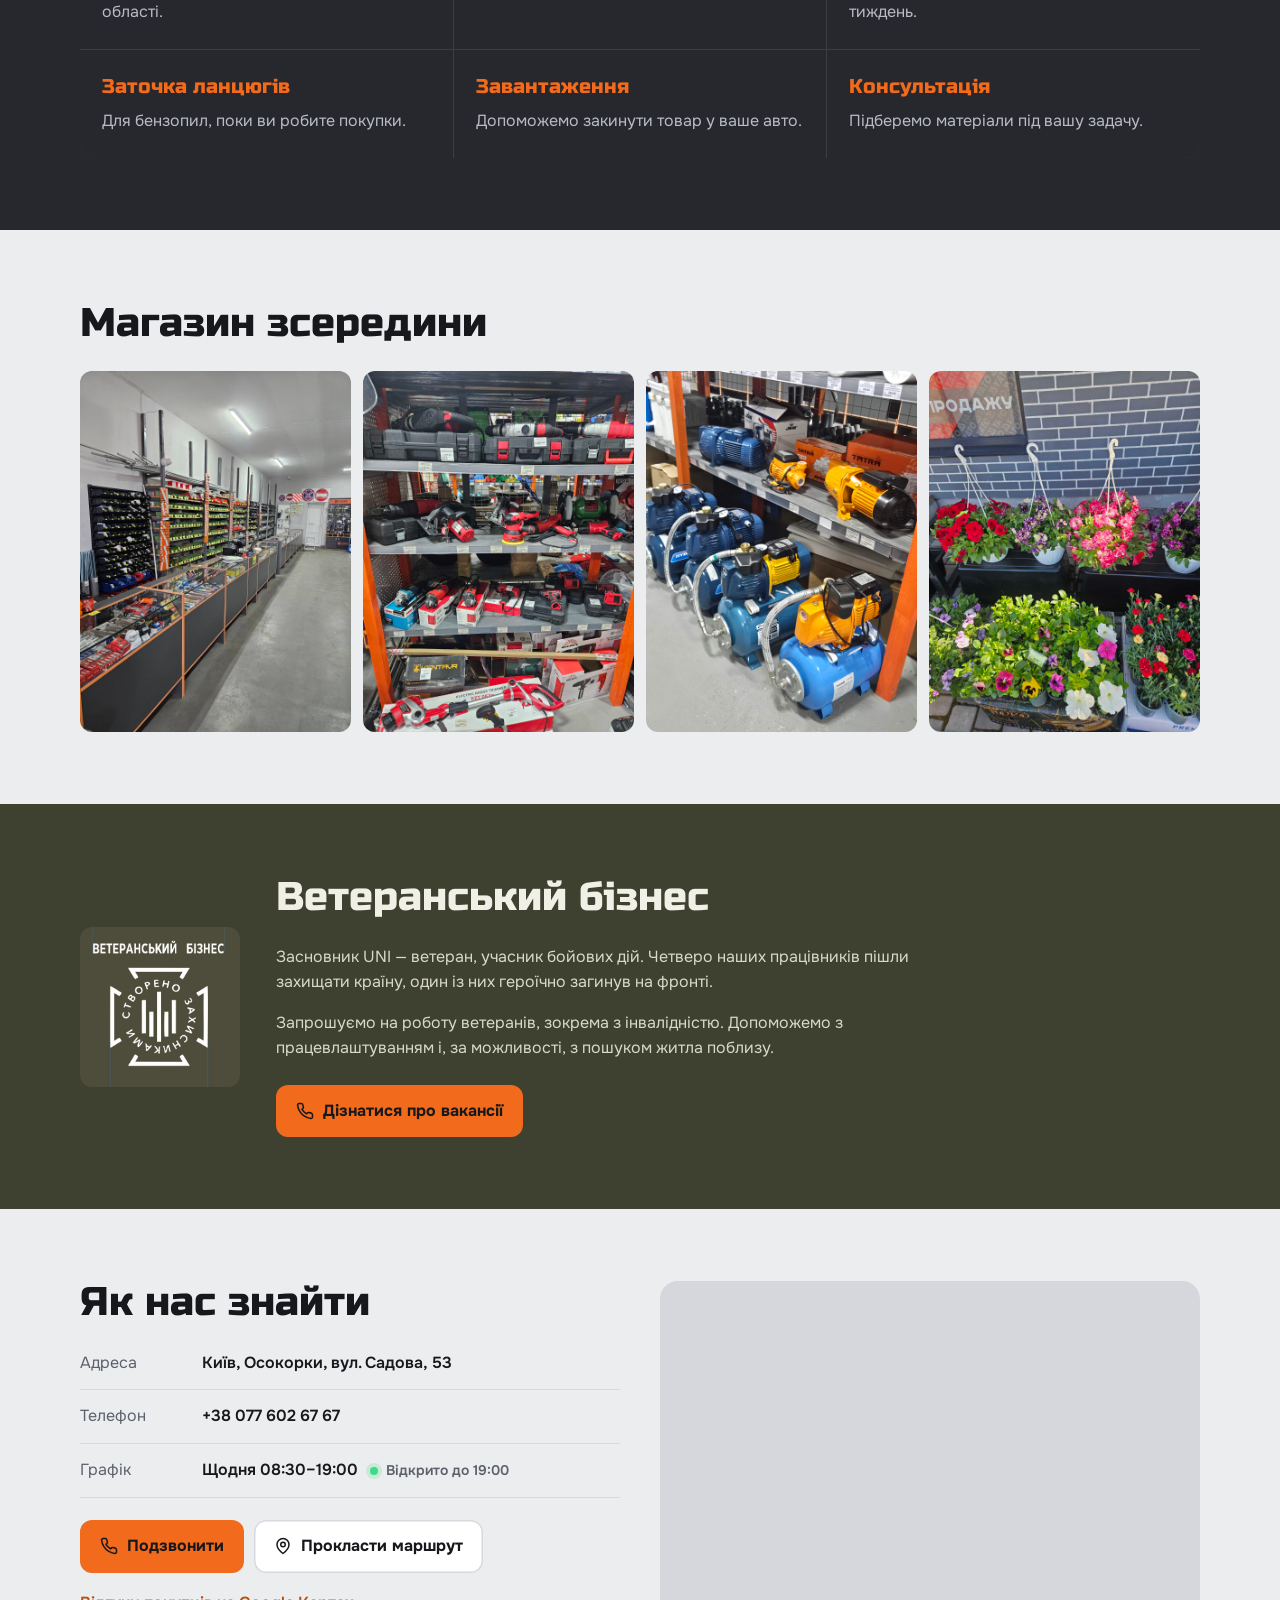
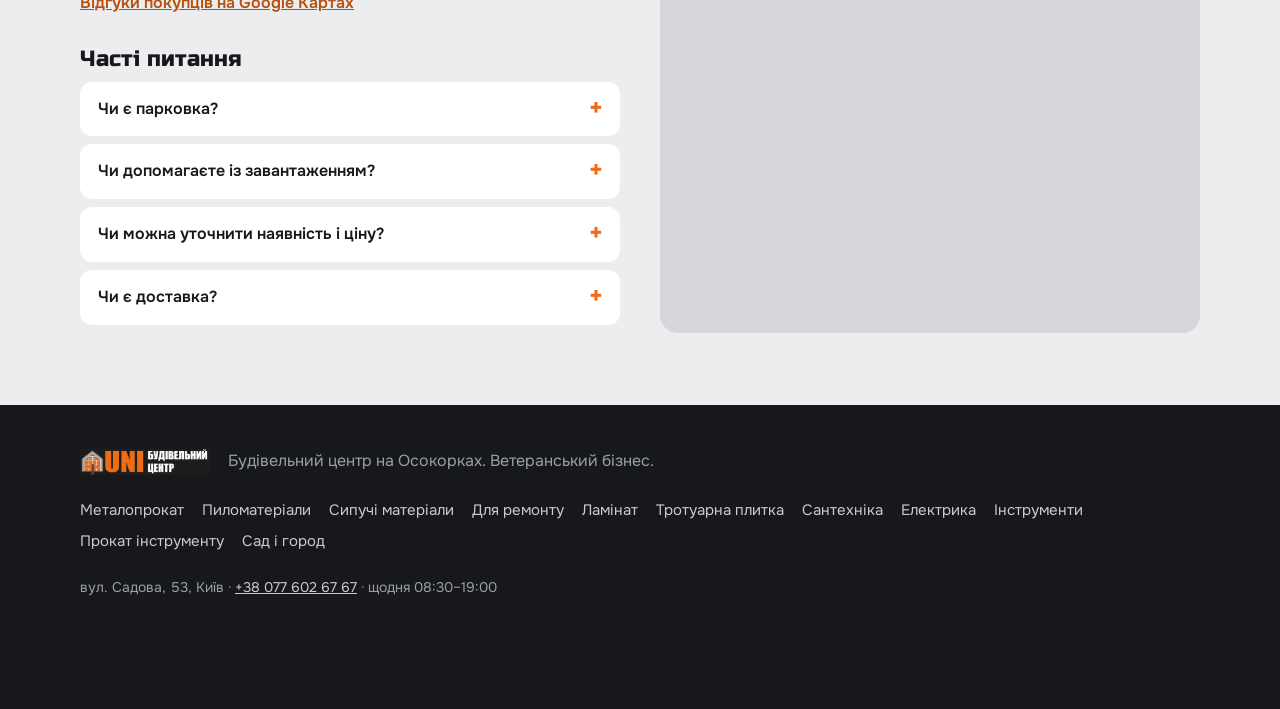
==== commit f7556502: "Новий дизайн сайту UNI - Головна: відкрито/зачинено в реальному часі, відділи, послуги, фото, ветера" ====
--- a/index.html
+++ b/index.html
@@ -1,729 +1,86 @@
-<!DOCTYPE html>
-<html lang="uk">
-
-<head>
-
-<meta charset="UTF-8">
-<meta name="viewport" content="width=device-width, initial-scale=1.0">
-
-<meta name="google-site-verification" content="..." />
-
-<title>UNI</title>
-
-</head> 
-
-  <!-- SEO -->
-
-  <title>
-    Будівельний магазин Осокорки | UNI
-  </title>
-
-  <meta
-    name="keywords"
-    content="
-      будівельний магазин Осокорки,
-      будматеріали Осокорки,
-      магазин будматеріалів,
-      товари для ремонту,
-      інструменти,
-      ламінат,
-      сантехніка,
-      електрика,
-      сад та город
-    "
-  >
-
-  <meta name="viewport" content="width=device-width, initial-scale=1.0">
-
-  <meta name="author" content="UNI">
-
-  <meta name="robots" content="index, follow">
-
-  <!-- OPEN GRAPH -->
-
-  <meta
-    property="og:title"
-    content="UNI — Будівельний магазин у Осокорках"
-  >
-
-  <meta
-    property="og:description"
-    content="Все для ремонту, дому та дачі"
-  >
-
-  <meta
-    property="og:type"
-    content="website"
-  >
-
-  <meta
-    property="og:image"
-    content="images/main-store.jpg"
-  >
-
-  <!-- FAVICON -->
-
-  <link rel="icon" href="favicon.ico">
-
-  <!-- CSS -->
-
-  <link rel="stylesheet" href="styles.css">
-
-</head>
-
-<meta name="google-site-verification" content="BUcqWTq0DWmIxIE7x0LEXKeQBuJsQ7SjIsHxUcK8YbQ" />  
-
-</head>
-
-<body>
-
-  <!-- NAVBAR -->
-<div class="top-logo">
-  <img src="images/logo.jpg" alt="UNI Logo">
-</div>
- <!-- NAVBAR -->
-
-<nav class="navbar">
-
-  <div class="logo">
-
-    <span class="logo-main">
-      UNI
-    </span>
-
-    <span class="logo-text">
-      Будівельний магазин • Осокорки
-    </span>
-
-  </div>
-
-  <div class="nav-links">
-
-    <a href="#about">
-      Про нас
-    </a>
-
-    <a href="#categories">Категорії</a>
-
-    <a href="#gallery">
-      Галерея
-    </a>
-
-    <a href="#reviews">
-      Відгуки
-    </a>
-
-    <a href="#contacts">
-      Контакти
-    </a>
-
-   <a href="#veteran">
-     🇺🇦 Ветеранський бізнес
-    </a>
-
-  </div>
-
-<section id="about" class="about">
-  <div class="about-container">
-    
-      <h2>Про нас</h2>
-
-      <p>
-      Будівельний центр “UNI”— це сучасний центр для тих, хто цінує якість, надійність та професійний підхід до ремонту  
-
-        й будівництва. У нашому асортименті ви знайдете все необхідне для будівельних та ремонтних робіт: цемент, 
-
-        цегла,утеплювачі, кріплення,сітки,дошки,брус,брикети, сантехніку, суміші, гіпсокартон, електрику, клеї
-
-        , металопрокат, ручний та електро інструменти, фарби, обігрівачі,газові плити та багато інших товарів.
-
-         Основні переваги магазину: • широкий вибір будівельних матеріалів та пиломатеріалів • вигідні ціни та 
-
-         регулярні акції • доставка по місту та області, власна логістика • кваліфіковане обслуговування і консультації. •
-
-          прокат інструменту • заточка ланцюгів “UNI”ремонт і будівництво стають простішими, швидшими та вигіднішими!"
-      </p>
-
-    </div>
-
-    <div class="about-map">
-
-      <iframe
-        src="https://maps.google.com/maps?q=UNI%20Осокорки&t=&z=14&ie=UTF8&iwloc=&output=embed">
-      </iframe>
-
-    </div>
-
-  </div>
-
-</section>
-  <!-- HERO -->
-
-  <header class="hero">
-
-    <div class="hero-content">
-
-      <div class="hero-text">
-
-        <span class="hero-badge">
-          Будівельний магазин Осокорки
-        </span>
-
-        <h1>
-          Все для ремонту,
-          дому та дачі
-        </h1>
-
-        <p>
-          Великий вибір будівельних
-          матеріалів, інструментів
-          та товарів для дому.
-          Зручний заїзд, парковка
-          та допомога із завантаженням.
-        </p>
-
-        <div class="hero-buttons">
-
-          <a
-            class="btn"
-            href="tel:+380776026767"
-          >
-            📞 Зателефонувати
-          </a>
-
-          <a
-            class="btn btn-secondary"
-            href="https://www.google.com/maps/place/UNI/@50.3829711,30.6128567,17z"
-            target="_blank"
-          >
-            📍 Побудувати маршрут
-          </a>
-
-        </div>
-
-        <div class="hero-info">
-
-</header>
-
-<section class="veteran-business">
-
-<div class="veteran-content">
-<div class="veteran-image">
-<img src="images/veteran-business.jpg" alt="Ветеранський бізнес">
-</div>
-
-<div class="veteran-text">
-
-<section id="veteran" class="veteran-business"></section>
-
-<h2>
-🇺🇦 Ветеранський бізнес
-</h2>
-
-<p>
-Засновник ветеран, учасник бойових дій. Серед працівників четверо пішли захищати нашу країну, один з яких героїчно загинув на фронті.
-
-Запрошуємо на роботу ветеранів, можливо з інвалідністю. Допоможемо з працевлаштуванням та можливо з пошуком житла поблизу.
-</p>
-
-</div>
-
-</header>
-
-  <div class="info-box">
-
-    <span>
-      📍
-    </span>
-
-    <div>
-
-      <strong>
-        Адреса
-      </strong>
-
-      <p>
-        Садова 53
-      </p>
-
-    </div>
-
-  </div>
-
-  <div class="info-box">
-
-    <span>
-      📞
-    </span>
-
-    <div>
-
-      <strong>
-        Телефон
-      </strong>
-
-      <p>
-        +380776026767
-      </p>
-
-    </div>
-
-  </div>
-
-  <div class="info-box">
-
-    <span>
-      ⏰
-    </span>
-
-    <div>
-
-      <strong>
-        Графік роботи
-      </strong>
-
-      <p>
-        08:30 – 19:00
-      </p>
-
-    </div>
-
-  </div>
-
-</div>
-
-        </div>
-
-      </div>
-
-      </div>
-
-    </div>
-
-  </header>
-
-  <!-- ADVANTAGES -->
-
-  <section class="advantages">
-
-    <h2>
-      Чому обирають нас
-    </h2>
-
-    <div class="cards">
-
-      <div class="card">
-
-        <h3>
-          🛠 Великий асортимент
-        </h3>
-
-        <p>
-          Все необхідне
-          для ремонту та дому
-          в одному місці.
-        </p>
-
-      </div>
-
-      <div class="card">
-
-        <h3>
-          🚚 Зручний заїзд
-        </h3>
-
-        <p>
-          Велика парковка
-          та комфортне
-          завантаження товарів.
-        </p>
-
-      </div>
-
-      <div class="card">
-
-        <h3>
-          💰 Адекватні ціни
-        </h3>
-
-        <p>
-          Хороше співвідношення
-          ціни та якості.
-        </p>
-
-      </div>
-
-      <div class="card">
-
-        <h3>
-          🤝 Консультація
-        </h3>
-
-        <p>
-          Допоможемо підібрати
-          матеріали під ваші задачі.
-        </p>
-
-      </div>
-
-    </div>
-
-  </section>
-
-  <!-- CATEGORIES -->
-
-<section id="categories">
-
-  <div class="category-grid">
-
-  <a href="metal.html" class="category">
-    <span>🏗</span>
-    <h3>Металопрокат</h3>
-    <p>Труба, арматура, кутник, швелер</p>
-  </a>
-
-  <a href="pilomaterialy.html" class="category">
-    <span>🪵</span>
-    <h3>Пиломатеріали</h3>
-    <p>Рейка, дошка, брус, порізка</p>
-  </a>
-
-  <a href="sad-gorod.html" class="category">
-    <span>🌿</span>
-    <h3>Сад та город</h3>
-    <p>Насіння, добрива, полив та інвентар</p>
-  </a>
-
-  <a href="electric.html" class="category">
-    <span>⚡</span>
-    <h3>Електрика</h3>
-    <p>Кабель, автомати, щитки</p>
-  </a>
-
-  <a href="santehnika.html" class="category">
-    <span>🚿</span>
-    <h3>Сантехніка</h3>
-    <p>Все необхідне для ванної та кухні</p>
-  </a>
-
-  <a href="instrument.html" class="category">
-    <span>🔧</span>
-    <h3>Інструменти</h3>
-    <p>Ручний та електроінструмент</p>
-  </a>
-
-  <a href="rent.html" class="category">
-    <span>🔨</span>
-    <h3>Прокат інструменту</h3>
-    <p>Оренда обладнання</p>
-  </a>
-
-  <a href="bulk.html" class="category">
-    <span>🧱</span>
-    <h3>Сипучі матеріали</h3>
-    <p>Цемент, пісок, щебінь</p>
-  </a>
-
-  <a href="plitka.html" class="category">
-    <span>⬜</span>
-    <h3>Плитка</h3>
-    <p>Тротуарна плитка та бордюри</p>
-  </a>
-
-  <a href="repair.html" class="category">
-    <span>🎨</span>
-    <h3>Для ремонту</h3>
-    <p>Суміші, фарба, гіпсокартон</p>
-  </a>
-
-  </div>
-
-</section>
-
-  <!-- GALLERY -->
-
-  <section
-    id="gallery"
-    class="gallery"
-  >
-
-    <h2>
-      Фото магазину
-    </h2>
-
-    <div class="gallery-grid">
-
-      <img
-        src="images/photo1.jpg"
-        alt="Фото магазину"
-      >
-
-      <img
-        src="images/photo2.jpg"
-        alt="Фото магазину"
-      >
-
-      <img
-        src="images/photo3.jpg"
-        alt="Фото магазину"
-      >
-
-      <img
-        src="images/photo4.jpg"
-        alt="Фото магазину"
-      >
-
-    </div>
-
-  </section>
-
-  <!-- SERVICES -->
-
-  <section class="services">
-
-    <h2>
-      Наші послуги
-    </h2>
-
-    <div class="cards">
-
-      <div class="card">
-
-        <h3>
-          🚚 Завантаження
-        </h3>
-
-        <p>
-          Допоможемо швидко
-          завантажити товар
-          у ваше авто.
-        </p>
-
-      </div>
-
-      <div class="card">
-
-        <h3>
-          📋 Консультація
-        </h3>
-
-        <p>
-          Підкажемо
-          найкраще рішення
-          саме для вас.
-        </p>
-
-      </div>
-
-      <div class="card">
-
-        <h3>
-          🏠 Все для дому
-        </h3>
-
-        <p>
-          В одному місці
-          все для ремонту,
-          дачі та дому.
-        </p>
-
-      </div>
-
-    </div>
-
-  </section>
-
-  <!-- REVIEWS -->
-
-  <section
-    id="reviews"
-    class="reviews"
-  >
-
-    <h2>
-      Відгуки клієнтів
-    </h2>
-
-    <div class="cards">
-
-      <div class="card">
-
-        <h3>
-          ⭐️⭐️⭐️⭐️⭐️
-        </h3>
-
-        <p>
-          Дуже хороший вибір
-          та адекватні ціни.
-        </p>
-
-        <strong>
-          — Андрій
-        </strong>
-
-      </div>
-
-      <div class="card">
-
-        <h3>
-          ⭐️⭐️⭐️⭐️⭐️
-        </h3>
-
-        <p>
-          Все швидко знайшли
-          та допомогли
-          із завантаженням.
-        </p>
-
-        <strong>
-          — Олена
-        </strong>
-
-      </div>
-
-      <div class="card">
-
-        <h3>
-          ⭐️⭐️⭐️⭐️⭐️
-        </h3>
-
-        <p>
-          Дуже зручний заїзд
-          та хороший сервіс.
-        </p>
-
-        <strong>
-          — Максим
-        </strong>
-
-      </div>
-
-    </div>
-
-  </section>
-
-  <!-- FAQ -->
-
-  <section class="faq">
-
-    <h2>
-      Часті питання
-    </h2>
-
-    <div class="faq-box">
-
-      <h3>
-        Чи є парковка?
-      </h3>
-
-      <p>
-        Так,
-        біля магазину
-        є велика парковка.
-      </p>
-
-    </div>
-
-    <div class="faq-box">
-
-      <h3>
-        Чи допомагаєте
-        із завантаженням?
-      </h3>
-
-      <p>
-        Так,
-        працівники допоможуть
-        завантажити товар.
-      </p>
-
-    </div>
-
-    <div class="faq-box">
-
-      <h3>
-        Чи можна уточнити наявність?
-      </h3>
-
-      <p>
-        Так,
-        телефонуйте
-        або пишіть нам.
-      </p>
-
-    </div>
-
-  </section>
-
-  <!-- CONTACTS -->
-
-  <section
-    id="contacts"
-    class="contacts"
-  >
-
-    <h2>
-      Контакти
-    </h2>
-
-    <div class="contact-info">
-
-      <p>
-        📍 Адреса:
-        Садова 53
-      </p>
-
-      <p>
-        📞 Телефон:
-        +380776026767
-      </p>
-
-      <p>
-        ⏰ Графік:
-        08:30 – 19:00
-      </p>
-
-    </div>
-
-    <div class="hero-buttons">
-
-      <a
-        class="btn"
-        href="tel:+380776026767"
-      >
-        📞 Подзвонити
-      </a>
-
-      <a
-        class="btn btn-secondary"
-        href="https://www.google.com/maps/place/UNI/@50.3829711,30.6128567,17z"
-        target="_blank"
-      >
-        📍 Відкрити карту
-      </a>
-
-    </div>
-
-    <br><br>
-
-    <div class="map">
-
-    </div>
-
-  </section>
-
-  <!-- UNI STORE -->    
-  <!-- FOOTER -->
-
-  <footer>
-
-    <p>
-      © 2026 UNI —
-      Всі права захищені
-    </p>
-
-  </footer>
-
-</body>
-
-</html>+<!DOCTYPE html>
+<html lang="uk">
+<head>
+<meta charset="utf-8">
+<meta name="viewport" content="width=device-width,initial-scale=1">
+<title>UNI — будівельний магазин на Осокорках, Київ</title>
+<meta name="description" content="Будматеріали на Осокорках: металопрокат, пиломатеріали, сипучі, сантехніка, електрика, інструмент і прокат. Доставка по Києву та області. вул. Садова, 53.">
+<link rel="canonical" href="https://6jenya.github.io/uni-store/">
+<meta property="og:type" content="website">
+<meta property="og:title" content="UNI — будівельний магазин на Осокорках, Київ">
+<meta property="og:description" content="Будматеріали на Осокорках: металопрокат, пиломатеріали, сипучі, сантехніка, електрика, інструмент і прокат. Доставка по Києву та області. вул. Садова, 53.">
+<meta property="og:image" content="https://6jenya.github.io/uni-store/images/og.jpg">
+<meta name="theme-color" content="#17181B">
+<link rel="icon" type="image/png" href="images/favicon.png">
+<link rel="preconnect" href="https://fonts.googleapis.com"><link rel="preconnect" href="https://fonts.gstatic.com" crossorigin>
+<link href="https://fonts.googleapis.com/css2?family=Onest:wght@400;500;600;700&family=Russo+One&display=swap" rel="stylesheet">
+<link rel="stylesheet" href="styles.css?v=2">
+<script type="application/ld+json">{"@context": "https://schema.org", "@type": "HardwareStore", "name": "UNI — будівельний центр", "url": "https://6jenya.github.io/uni-store/", "telephone": "+380776026767", "image": "https://6jenya.github.io/uni-store/images/photo4.jpg", "logo": "https://6jenya.github.io/uni-store/images/logo.jpg", "address": {"@type": "PostalAddress", "streetAddress": "вул. Садова, 53", "addressLocality": "Київ", "addressRegion": "Осокорки", "addressCountry": "UA"}, "geo": {"@type": "GeoCoordinates", "latitude": 50.3829711, "longitude": 30.6128567}, "openingHoursSpecification": [{"@type": "OpeningHoursSpecification", "dayOfWeek": ["Monday", "Tuesday", "Wednesday", "Thursday", "Friday", "Saturday", "Sunday"], "opens": "08:30", "closes": "19:00"}]}</script>
+</head>
+<body><a class="skip" href="#main">До вмісту</a>
+<header class="hdr"><div class="wrap hdr-in">
+  <a class="brand" href="index.html" aria-label="UNI — на головну"><img src="images/logo.jpg" alt="UNI будівельний центр" width="160" height="32"></a>
+  <nav class="nav" aria-label="Меню"><a href="#catalog">Каталог</a><a href="#services">Послуги</a><a href="#contacts">Контакти</a></nav>
+  <a class="hdr-call" href="tel:+380776026767"><svg viewBox="0 0 24 24" fill="none" stroke="currentColor" stroke-width="2" stroke-linecap="round" stroke-linejoin="round" aria-hidden="true"><path d="M22 16.9v3a2 2 0 0 1-2.2 2 19.8 19.8 0 0 1-8.6-3.1 19.5 19.5 0 0 1-6-6A19.8 19.8 0 0 1 2.1 4.2 2 2 0 0 1 4.1 2h3a2 2 0 0 1 2 1.7c.1.9.4 1.8.7 2.7a2 2 0 0 1-.5 2.1L8 9.8a16 16 0 0 0 6 6l1.3-1.3a2 2 0 0 1 2.1-.4c.9.3 1.8.6 2.7.7a2 2 0 0 1 1.7 2z"/></svg><span>+38 077 602 67 67</span></a>
+</div></header>
+<main id="main">
+<section class="hero"><div class="wrap hero-in">
+  <div class="hero-t">
+    <p class="status-pill" data-status></p>
+    <h1>Будівельний центр на&nbsp;Осокорках</h1>
+    <p class="lead">Метал, дерево, сипучі, сантехніка, електрика й інструмент в одному місці. Ріжемо під розмір і привозимо по Києву та області.</p>
+    <div class="btns"><a class="btn" href="tel:+380776026767"><svg viewBox="0 0 24 24" fill="none" stroke="currentColor" stroke-width="2" stroke-linecap="round" stroke-linejoin="round" aria-hidden="true"><path d="M22 16.9v3a2 2 0 0 1-2.2 2 19.8 19.8 0 0 1-8.6-3.1 19.5 19.5 0 0 1-6-6A19.8 19.8 0 0 1 2.1 4.2 2 2 0 0 1 4.1 2h3a2 2 0 0 1 2 1.7c.1.9.4 1.8.7 2.7a2 2 0 0 1-.5 2.1L8 9.8a16 16 0 0 0 6 6l1.3-1.3a2 2 0 0 1 2.1-.4c.9.3 1.8.6 2.7.7a2 2 0 0 1 1.7 2z"/></svg>Подзвонити</a><a class="btn ghost-d" href="https://www.google.com/maps/dir/?api=1&destination=50.3829711,30.6128567" target="_blank" rel="noopener"><svg viewBox="0 0 24 24" fill="none" stroke="currentColor" stroke-width="2" stroke-linecap="round" stroke-linejoin="round" aria-hidden="true"><path d="M20 10c0 6-8 12-8 12s-8-6-8-12a8 8 0 0 1 16 0z"/><circle cx="12" cy="10" r="3"/></svg>Прокласти маршрут</a></div>
+    <p class="addr">вул. Садова, 53 &nbsp;/&nbsp; щодня 08:30–19:00</p>
+  </div>
+  <div class="hero-ph"><img src="images/photo4.jpg" alt="Торговий зал UNI" width="600" height="800" fetchpriority="high"><img src="images/photo1.jpg" alt="Відділ електроінструменту" width="600" height="800"></div>
+</div></section>
+<section class="sec" id="catalog"><div class="wrap">
+  <div class="sec-h"><h2 class="h2">Відділи магазину</h2><p>Ціни й наявність підкажемо телефоном — на складі все змінюється щодня.</p></div>
+  <div class="tags"><a class="tag" href="metal.html"><span class="hole" aria-hidden="true"></span><svg class="ic" viewBox="0 0 24 24" fill="none" stroke="currentColor" stroke-width="1.7" stroke-linecap="round" stroke-linejoin="round" aria-hidden="true"><path d="M4 5h16M4 19h16M12 5v14M8 5v2M16 5v2M8 17v2M16 17v2"/></svg><b>Металопрокат</b><small>Труба, арматура, кутник, швелер</small></a><a class="tag" href="pilomaterialy.html"><span class="hole" aria-hidden="true"></span><svg class="ic" viewBox="0 0 24 24" fill="none" stroke="currentColor" stroke-width="1.7" stroke-linecap="round" stroke-linejoin="round" aria-hidden="true"><rect x="3" y="6" width="18" height="5" rx="1"/><rect x="3" y="13" width="18" height="5" rx="1"/><path d="M7 8.5h6M10 15.5h7"/></svg><b>Пиломатеріали</b><small>Дошка, брус, рейка, ОСБ</small></a><a class="tag" href="bulk.html"><span class="hole" aria-hidden="true"></span><svg class="ic" viewBox="0 0 24 24" fill="none" stroke="currentColor" stroke-width="1.7" stroke-linecap="round" stroke-linejoin="round" aria-hidden="true"><path d="M2 20h20L15 9l-3 4-2-3z"/><path d="M8 20l3-5"/></svg><b>Сипучі матеріали</b><small>Цемент, пісок, щебінь, керамзит</small></a><a class="tag" href="repair.html"><span class="hole" aria-hidden="true"></span><svg class="ic" viewBox="0 0 24 24" fill="none" stroke="currentColor" stroke-width="1.7" stroke-linecap="round" stroke-linejoin="round" aria-hidden="true"><rect x="3" y="3" width="14" height="6" rx="1.5"/><path d="M17 6h3v5h-8v3"/><rect x="10.5" y="14" width="3" height="7" rx="1"/></svg><b>Для ремонту</b><small>Суміші, гіпсокартон, фарба</small></a><a class="tag" href="laminat.html"><span class="hole" aria-hidden="true"></span><svg class="ic" viewBox="0 0 24 24" fill="none" stroke="currentColor" stroke-width="1.7" stroke-linecap="round" stroke-linejoin="round" aria-hidden="true"><path d="M3 5h11v4H3zM14 5h7v4h-7M3 10h6v4H3zM9 10h12v4H9M3 15h13v4H3zM16 15h5v4h-5"/></svg><b>Ламінат</b><small>Ламінат і підкладка</small></a><a class="tag" href="plitka.html"><span class="hole" aria-hidden="true"></span><svg class="ic" viewBox="0 0 24 24" fill="none" stroke="currentColor" stroke-width="1.7" stroke-linecap="round" stroke-linejoin="round" aria-hidden="true"><rect x="3" y="3" width="8" height="8" rx="1"/><rect x="13" y="3" width="8" height="8" rx="1"/><rect x="3" y="13" width="8" height="8" rx="1"/><rect x="13" y="13" width="8" height="8" rx="1"/></svg><b>Тротуарна плитка</b><small>Плитка, бордюри, блоки</small></a><a class="tag" href="santehnika.html"><span class="hole" aria-hidden="true"></span><svg class="ic" viewBox="0 0 24 24" fill="none" stroke="currentColor" stroke-width="1.7" stroke-linecap="round" stroke-linejoin="round" aria-hidden="true"><path d="M4 9h9a3 3 0 0 1 3 3v2"/><path d="M8 9V5h4v4M16 14v2"/><path d="M16 19.5c0 .8-.7 1.5-1.5 1.5S13 20.3 13 19.5 14.5 17 14.5 17s1.5 1.7 1.5 2.5z"/></svg><b>Сантехніка</b><small>Труби, змішувачі, бойлери</small></a><a class="tag" href="electric.html"><span class="hole" aria-hidden="true"></span><svg class="ic" viewBox="0 0 24 24" fill="none" stroke="currentColor" stroke-width="1.7" stroke-linecap="round" stroke-linejoin="round" aria-hidden="true"><path d="M13 2 4 14h7l-1 8 9-12h-7z"/></svg><b>Електрика</b><small>Кабель, автомати, розетки</small></a><a class="tag" href="instrument.html"><span class="hole" aria-hidden="true"></span><svg class="ic" viewBox="0 0 24 24" fill="none" stroke="currentColor" stroke-width="1.7" stroke-linecap="round" stroke-linejoin="round" aria-hidden="true"><path d="M14.5 6.5a4 4 0 0 0 5 5L12 19a2.1 2.1 0 0 1-3-3l7.5-7.5a4 4 0 0 1-2-2z"/><path d="m6 18-2 2"/></svg><b>Інструменти</b><small>Ручний та електроінструмент</small></a><a class="tag" href="rent.html"><span class="hole" aria-hidden="true"></span><svg class="ic" viewBox="0 0 24 24" fill="none" stroke="currentColor" stroke-width="1.7" stroke-linecap="round" stroke-linejoin="round" aria-hidden="true"><circle cx="12" cy="13" r="8"/><path d="M12 9v4l2.5 2.5M9 2h6"/></svg><b>Прокат інструменту</b><small>Оренда на день і тиждень</small></a><a class="tag" href="sad-gorod.html"><span class="hole" aria-hidden="true"></span><svg class="ic" viewBox="0 0 24 24" fill="none" stroke="currentColor" stroke-width="1.7" stroke-linecap="round" stroke-linejoin="round" aria-hidden="true"><path d="M12 21v-9"/><path d="M12 12c0-4 3-7 8-7 0 5-3 7-8 7z"/><path d="M12 14c0-3-2.5-5-7-5 0 4 2.5 5 7 5z"/></svg><b>Сад і город</b><small>Насіння, добрива, інвентар</small></a></div>
+</div></section>
+<section class="sec dark" id="services"><div class="wrap">
+  <h2 class="h2">Що ми робимо, крім продажу</h2>
+  <div class="svcs"><div class="svc"><b>Доставка</b><p>Власним транспортом по Києву та області.</p></div><div class="svc"><b>Порізка</b><p>Ріжемо метал і дерево під ваш розмір.</p></div><div class="svc"><b>Прокат</b><p>Інструмент і техніка в оренду на день чи тиждень.</p></div><div class="svc"><b>Заточка ланцюгів</b><p>Для бензопил, поки ви робите покупки.</p></div><div class="svc"><b>Завантаження</b><p>Допоможемо закинути товар у ваше авто.</p></div><div class="svc"><b>Консультація</b><p>Підберемо матеріали під вашу задачу.</p></div></div>
+</div></section>
+<section class="sec"><div class="wrap">
+  <h2 class="h2">Магазин зсередини</h2>
+  <div class="gal"><img src="images/photo4.jpg" alt="Торговий зал" loading="lazy" width="600" height="800"><img src="images/photo1.jpg" alt="Електроінструмент" loading="lazy" width="600" height="800"><img src="images/photo2.jpg" alt="Насоси й гідрофори" loading="lazy" width="600" height="800"><img src="images/photo3.jpg" alt="Квіти й розсада" loading="lazy" width="600" height="800"></div>
+</div></section>
+<section class="sec vet"><div class="wrap vet-in">
+  <img src="images/veteran-business.jpg" alt="Знак «Ветеранський бізнес. Створено захисниками»" width="160" height="160" loading="lazy">
+  <div><h2 class="h2">Ветеранський бізнес</h2>
+  <p>Засновник UNI — ветеран, учасник бойових дій. Четверо наших працівників пішли захищати країну, один із них героїчно загинув на фронті.</p>
+  <p>Запрошуємо на роботу ветеранів, зокрема з інвалідністю. Допоможемо з працевлаштуванням і, за можливості, з пошуком житла поблизу.</p>
+  <a class="btn" href="tel:+380776026767"><svg viewBox="0 0 24 24" fill="none" stroke="currentColor" stroke-width="2" stroke-linecap="round" stroke-linejoin="round" aria-hidden="true"><path d="M22 16.9v3a2 2 0 0 1-2.2 2 19.8 19.8 0 0 1-8.6-3.1 19.5 19.5 0 0 1-6-6A19.8 19.8 0 0 1 2.1 4.2 2 2 0 0 1 4.1 2h3a2 2 0 0 1 2 1.7c.1.9.4 1.8.7 2.7a2 2 0 0 1-.5 2.1L8 9.8a16 16 0 0 0 6 6l1.3-1.3a2 2 0 0 1 2.1-.4c.9.3 1.8.6 2.7.7a2 2 0 0 1 1.7 2z"/></svg>Дізнатися про вакансії</a></div>
+</div></section>
+<section class="sec contacts" id="contacts"><div class="wrap grid2">
+  <div>
+    <h2 class="h2">Як нас знайти</h2>
+    <dl class="info">
+      <div><dt>Адреса</dt><dd>Київ, Осокорки, вул. Садова, 53</dd></div>
+      <div><dt>Телефон</dt><dd><a href="tel:+380776026767">+38 077 602 67 67</a></dd></div>
+      <div><dt>Графік</dt><dd>Щодня 08:30–19:00 <span class="status" data-status></span></dd></div>
+    </dl>
+    <div class="btns"><a class="btn" href="tel:+380776026767"><svg viewBox="0 0 24 24" fill="none" stroke="currentColor" stroke-width="2" stroke-linecap="round" stroke-linejoin="round" aria-hidden="true"><path d="M22 16.9v3a2 2 0 0 1-2.2 2 19.8 19.8 0 0 1-8.6-3.1 19.5 19.5 0 0 1-6-6A19.8 19.8 0 0 1 2.1 4.2 2 2 0 0 1 4.1 2h3a2 2 0 0 1 2 1.7c.1.9.4 1.8.7 2.7a2 2 0 0 1-.5 2.1L8 9.8a16 16 0 0 0 6 6l1.3-1.3a2 2 0 0 1 2.1-.4c.9.3 1.8.6 2.7.7a2 2 0 0 1 1.7 2z"/></svg>Подзвонити</a><a class="btn ghost" href="https://www.google.com/maps/dir/?api=1&destination=50.3829711,30.6128567" target="_blank" rel="noopener"><svg viewBox="0 0 24 24" fill="none" stroke="currentColor" stroke-width="2" stroke-linecap="round" stroke-linejoin="round" aria-hidden="true"><path d="M20 10c0 6-8 12-8 12s-8-6-8-12a8 8 0 0 1 16 0z"/><circle cx="12" cy="10" r="3"/></svg>Прокласти маршрут</a></div>
+    <a class="lnk" href="https://www.google.com/maps/place/UNI/@50.3829711,30.6128567,17z" target="_blank" rel="noopener">Відгуки покупців на Google Картах</a>
+    <div class="faq"><h3>Часті питання</h3><details><summary>Чи є парковка?</summary><p>Так, біля магазину велика парковка і зручний заїзд.</p></details><details><summary>Чи допомагаєте із завантаженням?</summary><p>Так, допоможемо завантажити товар у ваше авто.</p></details><details><summary>Чи можна уточнити наявність і ціну?</summary><p>Так, зателефонуйте за номером +38 077 602 67 67 — підкажемо, що є на складі, і порахуємо вартість.</p></details><details><summary>Чи є доставка?</summary><p>Так, власним транспортом по Києву та Київській області. Вартість залежить від адреси й обсягу.</p></details></div>
+  </div>
+  <div class="map"><iframe title="UNI на карті" loading="lazy" src="https://maps.google.com/maps?q=50.3829711,30.6128567&z=16&output=embed" referrerpolicy="no-referrer-when-downgrade"></iframe></div>
+</div></section></main>
+<footer class="ftr"><div class="wrap">
+  <div class="ftr-top"><img src="images/logo.jpg" alt="UNI" width="140" height="28"><p>Будівельний центр на Осокорках. Ветеранський бізнес.</p></div>
+  <nav class="ftr-links" aria-label="Відділи"><a href="metal.html">Металопрокат</a><a href="pilomaterialy.html">Пиломатеріали</a><a href="bulk.html">Сипучі матеріали</a><a href="repair.html">Для ремонту</a><a href="laminat.html">Ламінат</a><a href="plitka.html">Тротуарна плитка</a><a href="santehnika.html">Сантехніка</a><a href="electric.html">Електрика</a><a href="instrument.html">Інструменти</a><a href="rent.html">Прокат інструменту</a><a href="sad-gorod.html">Сад і город</a></nav>
+  <p class="ftr-c">вул. Садова, 53, Київ · <a href="tel:+380776026767">+38 077 602 67 67</a> · щодня 08:30–19:00</p>
+</div></footer>
+<div class="dock"><a class="btn" href="tel:+380776026767"><svg viewBox="0 0 24 24" fill="none" stroke="currentColor" stroke-width="2" stroke-linecap="round" stroke-linejoin="round" aria-hidden="true"><path d="M22 16.9v3a2 2 0 0 1-2.2 2 19.8 19.8 0 0 1-8.6-3.1 19.5 19.5 0 0 1-6-6A19.8 19.8 0 0 1 2.1 4.2 2 2 0 0 1 4.1 2h3a2 2 0 0 1 2 1.7c.1.9.4 1.8.7 2.7a2 2 0 0 1-.5 2.1L8 9.8a16 16 0 0 0 6 6l1.3-1.3a2 2 0 0 1 2.1-.4c.9.3 1.8.6 2.7.7a2 2 0 0 1 1.7 2z"/></svg>Подзвонити</a><a class="btn ghost" href="https://www.google.com/maps/dir/?api=1&destination=50.3829711,30.6128567" target="_blank" rel="noopener"><svg viewBox="0 0 24 24" fill="none" stroke="currentColor" stroke-width="2" stroke-linecap="round" stroke-linejoin="round" aria-hidden="true"><path d="M20 10c0 6-8 12-8 12s-8-6-8-12a8 8 0 0 1 16 0z"/><circle cx="12" cy="10" r="3"/></svg>Маршрут</a></div>
+<script>
+(() => {
+  const f = new Intl.DateTimeFormat('uk-UA', {timeZone: 'Europe/Kyiv', hour: '2-digit', minute: '2-digit', hour12: false});
+  const [h, m] = f.format(new Date()).split(':').map(Number), t = h * 60 + m;
+  const o = 510, c = 1140, open = t >= o && t < c;
+  const txt = open ? (c - t <= 60 ? `Відкрито, зачиняємось о 19:00` : `Відкрито до 19:00`) : `Зачинено, відкриємось о 08:30`;
+  document.querySelectorAll('[data-status]').forEach(el => { el.textContent = txt; el.classList.add(open ? 'on' : 'off'); });
+})();
+</script>
+</body>
+</html>
--- a/styles.css
+++ b/styles.css
@@ -1,617 +1,145 @@
-/* =========================================================
-   BASE RESET
-========================================================= */
-
-*{
-    margin:0;
-    padding:0;
-    box-sizing:border-box;
-    transition:.3s ease;
-}
-
-html,body{
-    width:100%;
-    overflow-x:hidden;
-    font-family:"Segoe UI",sans-serif;
-    color:#fff;
-}
-
-/* =========================================================
-   ROOT COLORS
-========================================================= */
-
-:root{
-    --primary:#ff9800;
-    --primary2:#ffb300;
-    --bgDark:#0d0d0d;
-    --glass:rgba(255,255,255,.06);
-    --border:rgba(255,255,255,.10);
-    --text:#ffffff;
-    --text2:#cfcfcf;
-    --radius:18px;
-}
-
-/* =========================================================
-   BACKGROUND
-========================================================= */
-
-body{
-    background:
-    linear-gradient(rgba(0,0,0,.55),rgba(0,0,0,.75)),
-    url("./images/background.png");
-
-    background-size:cover;
-    background-position:center;
-    background-attachment:fixed;
-}
-
-/* =========================================================
-   CONTAINER SYSTEM
-========================================================= */
-
-.container{
-    width:min(1200px,92%);
-    margin:0 auto;
-}
-
-/* =========================================================
-   SECTION SYSTEM
-========================================================= */
-
-section{
-    padding:80px 0;
-    animation:fadeIn .7s ease;
-}
-
-section:hover{
-    transform:translateY(-2px);
-}
-
-@keyframes fadeIn{
-    from{
-        opacity:0;
-        transform:translateY(40px);
-    }
-    to{
-        opacity:1;
-        transform:translateY(0);
-    }
-}
-
-/* =========================================================
-   HEADINGS
-========================================================= */
-
-@media (max-width:768px){
-
-    h1{
-        font-size:38px;
-    }
-
-    h2{
-        font-size:30px;
-    }
-
-}
-
-h2{
-    font-size:40px;
-    text-align:center;
-    margin-bottom:30px;
-}
-
-h2::after{
-    content:"";
-    display:block;
-    width:120px;
-    height:4px;
-    margin:15px auto;
-    border-radius:20px;
-    background:linear-gradient(90deg,var(--primary),var(--primary2));
-}
-
-p{
-    color:var(--text2);
-    line-height:1.8;
-    font-size:18px;
-    text-align:center;
-}
-
-/* =========================================================
-   NAVBAR
-========================================================= */
-
-header{
-    position:sticky;
-    top:0;
-    z-index:999;
-    background:rgba(10,10,10,.75);
-    backdrop-filter:blur(18px);
-    border-bottom:1px solid var(--border);
-}
-
-nav{
-    display:flex;
-    justify-content:center;
-    align-items:center;
-    gap:10px;
-    padding:15px;
-    flex-wrap:wrap;
-}
-
-nav a{
-    padding:10px 18px;
-    border-radius:12px;
-    text-decoration:none;
-    color:#fff;
-    font-weight:600;
-}
-
-nav a:hover{
-    background:var(--primary);
-    color:#000000;
-}
-
-/* =========================================================
-   HERO
-========================================================= */
-
-.hero-content{
-    display:flex;
-    align-items:center;
-    justify-content:space-between;
-    gap:60px;
-    flex-wrap:wrap;
-}
-
-.hero-text{
-    flex:1;
-    text-align:center;
-}
-
-.hero-image{
-    flex:1;
-    display:flex;
-    justify-content:center;
-}
-
-.hero-image img{
-    width:100%;
-    max-width:550px;
-    border-radius:25px;
-    box-shadow:0 30px 60px rgba(0, 0, 0, 0.5);
-}
-
-/* =========================================================
-   BUTTONS
-========================================================= */
-.btn,
-.btn-small{
-    display:inline-flex;
-    align-items:center;
-    justify-content:center;
-
-    padding:16px 38px;
-    border-radius:16px;
-
-    background:linear-gradient(135deg,#ff9800,#ffb300);
-    color:#111;
-    font-weight:700;
-    text-decoration:none;
-
-    box-shadow:0 15px 35px rgba(255,152,0,.35);
-
-    cursor:pointer;
-}
-
-.btn:active,
-.btn-small:active{
-    transform:scale(.97);
-}
-
-/* hover только для ПК */
-@media (hover:hover){
-    .btn:hover,
-    .btn-small:hover{
-        transform:translateY(-4px);
-        box-shadow:0 25px 50px rgba(255,152,0,.55);
-    }
-}
-/* =========================================================
-   CARDS
-========================================================= */
-
-.cards,
-.products-grid,
-.category-grid{
-    display:grid;
-    grid-template-columns:repeat(auto-fit,minmax(260px,1fr));
-    gap:25px;
-}
-
-.card,
-.product-card,
-.category{
-    background:var(--glass);
-    border:1px solid var(--border);
-    border-radius:22px;
-    padding:20px;
-    backdrop-filter:blur(15px);
-    overflow:hidden;
-}
-
-.card:hover,
-.product-card:hover,
-.category:hover{
-    transform:translateY(-10px);
-    border-color:var(--primary);
-    box-shadow:0 25px 50px rgba(0,0,0,.4);
-}
-
-
-.category-page {
-    max-width: 1400px;
-    margin: 0 auto;
-    padding: 40px 5%;
-}
-
-/* =========================================================
-   IMAGES (UNIVERSAL FIX)
-========================================================= */
-
-img{
-    width:100%;
-    max-width:100%;
-    display:block;
-    object-fit:cover;
-    border-radius:18px;
-}
-
-.product-card img,
-.gallery-grid img{
-    height:220px;
-}
-
-.product-card:hover img,
-.gallery-grid img:hover{
-    transform:scale(1.08);
-}
-
-/* =========================================================
-   ABOUT SECTION
-========================================================= */
-
-.about-text{
-    padding:35px;
-
-    background:rgba(255,255,255,.05);
-    border:1px solid rgba(255,255,255,.12);
-    border-radius:22px;
-
-    backdrop-filter:blur(14px);
-
-    text-align:left;
-
-    font-size:20px; /* 👈 увеличили текст */
-    line-height:1.9;
-}
-
-/* заголовок “Про нас” */
-.about-text h2{
-    font-size:44px;
-    text-align:left;
-}
-
-/* если всё уезжает вправо — фикс */
-.about-container{
-    display:grid;
-    grid-template-columns:1fr 1fr;
-    gap:40px;
-    align-items:start;
-}
-
-/* =========================================================
-   GALLERY
-========================================================= */
-
-.gallery-grid{
-    display:grid;
-    grid-template-columns:repeat(auto-fit,minmax(240px,1fr));
-    gap:20px;
-}
-
-/* =========================================================
-   VETERAN BLOCK
-========================================================= */
-
-.veteran-business{
-    margin:60px auto;
-    width:min(1000px,92%);
-
-    padding:30px;
-
-    background:rgba(255,255,255,.04);
-    border:1px solid rgba(255,255,255,.10);
-    border-radius:22px;
-
-    backdrop-filter:blur(12px);
-
-    text-align:center;
-}
-
-/* если там была фотка — ограничиваем */
-.veteran-business img{
-    max-width:320px;
-    margin:0 auto;
-    border-radius:16px;
-}
-/* =========================================================
-   FOOTER
-========================================================= */
-
-footer{
-    margin-top:80px;
-    padding:40px;
-    text-align:center;
-    background:rgba(0,0,0,.6);
-    border-top:1px solid var(--border);
-}
-
-/* =========================================================
-   UTILITIES (IMPORTANT)
-========================================================= */
-
-.text-center{ text-align:center; }
-.flex{ display:flex; }
-.center{ display:flex; justify-content:center; align-items:center; }
-.gap-10{ gap:10px; }
-.gap-20{ gap:20px; }
-.gap-30{ gap:30px; }
-
-.mt-10{ margin-top:10px; }
-.mt-20{ margin-top:20px; }
-.mt-30{ margin-top:30px; }
-
-.p-10{ padding:10px; }
-
-section{
-    padding:80px 0;
-}
-
-/* стеклянные блоки между секциями */
-.section-glass{
-    background:rgba(255,255,255,.04);
-    border-top:1px solid rgba(255,255,255,.08);
-    border-bottom:1px solid rgba(255,255,255,.08);
-}
-
-.products-section{
-    background:rgba(10,10,10,.65);
-    border-top:1px solid rgba(255,255,255,.08);
-    border-bottom:1px solid rgba(255,255,255,.08);
-    padding:80px 0;
-}
-
-/* текст в каталоге */
-.products-section h2,
-.products-section p{
-    color:#fff;
-}
-
-/* карточки внутри чуть контрастнее */
-.product-card{
-    background:rgba(19, 0, 0, 0.05);
-    border:1px solid rgba(255,255,255,.12);
-}
-
-.divider{
-    width:80%;
-    height:1px;
-
-    margin:40px auto;
-
-    background:rgba(255,255,255,.08);
-}
-
-p{
-    color:rgba(255,255,255,.78);
-    line-height:1.8;
-}
-
-h1,h2,h3{
-    color:#fff;
-}
-
-.about-map iframe {
-    width: 100%;
-    height: 600px;
-    border: none;
-    border-radius: 20px;
-}
-
-.top-logo img {
-  height: 120px;
-  width: auto;
-  display: block;
-  margin: 0 auto;
-}
-
-body::after {
-  content: "";
-  position: fixed;
-  inset: 0;
-  background: rgba(0, 0, 0, 0.35);
-  z-index: -1;
-}
-
-.about-container,
-.veteran-business,
-.contact-info,
-.faq-box,
-.card {
-  background: rgba(255,255,255,0.05);
-  backdrop-filter: blur(15px);
-  -webkit-backdrop-filter: blur(15px);
-
-  border: 1px solid rgba(255,255,255,0.08);
-  border-radius: 24px;
-
-  box-shadow: 0 10px 40px rgba(0,0,0,0.3);
-}
-
-
-.btn {
-  padding: 16px 32px;
-  border-radius: 18px;
-
-  background: linear-gradient(
-    135deg,
-    #ff9800,
-    #ffb547
-  );
-
-  box-shadow:
-    0 10px 30px rgba(255,152,0,0.35);
-
-  transition: .3s;
-}
-
-.btn:hover {
-  transform: translateY(-5px);
-}
-
-.navbar {
-  background: rgba(20,20,20,0.45);
-
-  backdrop-filter: blur(18px);
-
-  border: 1px solid rgba(255,255,255,0.08);
-
-  border-radius: 20px;
-
-  margin: 15px auto;
-
-  width: 95%;
-}
-
-.category {
-  background: rgba(255,255,255,0.05);
-
-  backdrop-filter: blur(10px);
-
-  border: 1px solid rgba(255,255,255,0.08);
-
-  border-radius: 24px;
-
-  min-height: 220px;
-}   
-
-.gallery-grid img {
-  height: 220px;
-  object-fit: cover;
-}
-
-.hero-text {
-  background: rgba(255,255,255,0.04);
-
-  backdrop-filter: blur(15px);
-
-  border-radius: 30px;
-
-  padding: 35px;
-
-  border: 1px solid rgba(255,255,255,0.08);
-}
-
-.veteran-text {
-  background: rgba(255,255,255,0.04);
-
-  backdrop-filter: blur(12px);
-
-  padding: 25px;
-
-  border-radius: 20px;
-}
-
-.card,
-.category,
-.about-text,
-.veteran-text {
-  transition: .35s;
-}
-
-.card:hover,
-.category:hover {
-  transform: translateY(-8px);
-}
-
-.category-hero {
-    max-width: 1200px;
-    margin: 0 auto 40px;
-}
-
-.category-hero img {
-    width: 100%;
-    height: 250px;
-    object-fit: cover;
-    border-radius: 25px;
-}
-
-.products-grid {
-    display: grid;
-
-    grid-template-columns:
-    repeat(auto-fit, minmax(280px, 320px));
-
-    justify-content: center;
-
-    gap: 25px;
-
-    margin-top: 40px;
-}
-.product-card img {
-    width: 100%;
-    height: 180px;
-
-    object-fit: cover;
-
-    border-radius: 15px;
-} 
-
-.category-title {
-    text-align: center;
-
-    margin-bottom: 40px;
-}
-
-
-.category-description {
-    max-width: 900px;
-
-    margin: 0 auto 40px;
-
-    text-align: center;
-
-    line-height: 1.8;
-
-    color: #cfcfcf;
-}
-
-.hero-buttons{
-    display:flex;
-    gap:15px;
-    justify-content:center;
-    flex-wrap:wrap;
-}
-
-h1,
-h2,
-h3{
-  background: linear-gradient(90deg,#fff,#ffb547);
-
-  background-clip: text;
-  -webkit-background-clip: text;
-
-  color: transparent;
-  -webkit-text-fill-color: transparent;
-}+:root{--ink:#17181B;--ink2:#26282D;--bg:#ECEDEF;--paper:#fff;--line:#D7D9DE;--mut:#5B606C;--or:#F26A1B;--or-d:#B9500F;--or-l:#FFE6D6;--ok:#1F9D63;--fd:'Russo One',Impact,sans-serif;--fb:'Onest',system-ui,-apple-system,'Segoe UI',sans-serif}
+*{box-sizing:border-box}
+html{scroll-behavior:smooth;scroll-padding-top:76px}
+body{margin:0;background:var(--bg);color:var(--ink);font:16px/1.55 var(--fb);-webkit-font-smoothing:antialiased}
+img{max-width:100%;display:block}
+a{color:inherit}
+:focus-visible{outline:3px solid var(--or);outline-offset:3px}
+.wrap{max-width:1160px;margin:0 auto;padding:0 20px}
+.skip{position:absolute;left:-999px;top:8px;background:var(--or);color:var(--ink);padding:8px 14px;z-index:99}
+.skip:focus{left:8px}
+.hdr{position:sticky;top:0;z-index:30;background:rgba(23,24,27,.96);backdrop-filter:blur(10px);-webkit-backdrop-filter:blur(10px)}
+.hdr-in{display:flex;align-items:center;gap:24px;height:64px}
+.brand img{height:30px;width:auto}
+.nav{display:flex;gap:22px;margin-left:auto}
+.nav a{color:#C9CBD1;text-decoration:none;font-weight:500;font-size:15px}
+.nav a:hover{color:#fff}
+.hdr-call{display:flex;align-items:center;gap:8px;background:var(--or);color:var(--ink);text-decoration:none;font-weight:700;padding:9px 14px;border-radius:10px;font-size:15px}
+.hdr-call svg{width:17px;height:17px}
+.hero{background:var(--ink);color:#fff;overflow:hidden}
+.hero-in{display:grid;grid-template-columns:1.1fr .9fr;gap:40px;align-items:center;padding:56px 20px 64px}
+.hero h1{font:400 clamp(36px,5.4vw,64px)/1.02 var(--fd);margin:14px 0 18px;letter-spacing:-.01em;text-transform:none}
+.lead{font-size:clamp(17px,1.6vw,19px);color:#C9CBD1;max-width:34em;margin:0 0 26px}
+.addr{color:#8E929C;font-size:14.5px;margin:18px 0 0}
+.status-pill,.status{display:inline-flex;align-items:center;gap:8px;font-size:14px;font-weight:600}
+.status-pill{padding:6px 12px;border-radius:99px;background:rgba(255,255,255,.08);margin:0}
+.status-pill:empty,.status:empty{display:none}
+.status-pill::before,.status::before{content:'';width:8px;height:8px;border-radius:50%;background:#8E929C}
+.on::before{background:#3DDC84;box-shadow:0 0 0 4px rgba(61,220,132,.2)}
+.off::before{background:#FF6B5B}
+.status{margin-left:8px;color:var(--mut)}
+.hero-ph{display:grid;grid-template-columns:1.25fr 1fr;gap:12px;align-items:end}
+.hero-ph img{width:100%;height:auto;aspect-ratio:3/4;object-fit:cover;border-radius:14px}
+.hero-ph img:last-child{aspect-ratio:3/3.4;transform:translateY(28px)}
+.btns{display:flex;flex-wrap:wrap;gap:10px}
+.btn{display:inline-flex;align-items:center;justify-content:center;gap:9px;padding:14px 20px;border-radius:12px;background:var(--or);color:var(--ink);font-weight:700;text-decoration:none;font-size:16px;border:0;transition:transform .12s,background .2s}
+.btn:hover{background:#FF7D33}
+.btn:active{transform:scale(.97)}
+.btn svg{width:18px;height:18px}
+.btn.ghost-d{background:rgba(255,255,255,.1);color:#fff}
+.btn.ghost-d:hover{background:rgba(255,255,255,.16)}
+.btn.ghost{background:var(--paper);color:var(--ink);box-shadow:inset 0 0 0 1.5px var(--line)}
+.sec{padding:72px 0}
+.sec.dark{background:var(--ink2);color:#fff}
+.h2{font:400 clamp(28px,3.4vw,40px)/1.08 var(--fd);margin:0 0 26px}
+.sec-h{display:flex;justify-content:space-between;align-items:flex-end;gap:24px;margin-bottom:26px}
+.sec-h .h2{margin:0}
+.sec-h p{margin:0;color:var(--mut);max-width:30em}
+/* Відділи як складські бирки — головний акцент дизайну */
+.tags{display:grid;grid-template-columns:repeat(auto-fill,minmax(230px,1fr));gap:14px}
+.tag{position:relative;display:flex;flex-direction:column;gap:6px;padding:22px 20px 20px 20px;background:var(--paper);border-radius:6px 18px 18px 18px;text-decoration:none;color:var(--ink);box-shadow:0 1px 0 var(--line);transition:transform .15s,box-shadow .15s;clip-path:polygon(0 18px,18px 0,100% 0,100% 100%,0 100%)}
+.tag:hover{transform:translateY(-3px);box-shadow:0 14px 30px -18px rgba(23,24,27,.45)}
+.tag .hole{position:absolute;left:14px;top:14px;width:10px;height:10px;border-radius:50%;background:var(--bg);box-shadow:inset 0 0 0 2px var(--line)}
+.tag .ic{width:40px;height:40px;color:var(--or);margin:14px 0 6px;stroke-width:1.6}
+.tag b{font:400 21px/1.15 var(--fd)}
+.tag small{color:var(--mut);font-size:14.5px}
+.tag::after{content:'';position:absolute;right:0;top:0;bottom:0;width:6px;background:var(--or);border-radius:0 18px 18px 0;opacity:0;transition:opacity .15s}
+.tag:hover::after{opacity:1}
+.svcs{display:grid;grid-template-columns:repeat(3,1fr);gap:1px;background:rgba(255,255,255,.1);border-radius:16px;overflow:hidden}
+.svc{background:var(--ink2);padding:24px 22px}
+.svc b{font:400 20px var(--fd);color:var(--or)}
+.svc p{margin:8px 0 0;color:#B9BCC4}
+.gal{display:grid;grid-template-columns:repeat(4,1fr);gap:12px}
+.gal img{width:100%;height:auto;aspect-ratio:3/4;object-fit:cover;border-radius:12px}
+.vet{background:#3E4130;color:#F1F0E6}
+.vet-in{display:grid;grid-template-columns:auto 1fr;gap:36px;align-items:center}
+.vet img{width:160px;height:160px;border-radius:12px}
+.vet p{max-width:44em;color:#D9D8CB}
+.vet .btn{margin-top:8px}
+.grid2{display:grid;grid-template-columns:1fr 1fr;gap:40px;align-items:start}
+.info{margin:0 0 22px;display:grid;gap:14px}
+.info div{display:grid;grid-template-columns:110px 1fr;gap:12px;padding-bottom:14px;border-bottom:1px solid var(--line)}
+.info dt{color:var(--mut)}
+.info dd{margin:0;font-weight:600}
+.info a{text-decoration:none}
+.lnk{display:inline-block;margin-top:18px;color:var(--or-d);font-weight:600}
+.faq{margin-top:30px}
+.faq h3{font:400 22px var(--fd);margin:0 0 10px}
+details{background:var(--paper);border-radius:12px;margin-bottom:8px;padding:0 18px}
+summary{cursor:pointer;font-weight:600;padding:15px 0;list-style:none;display:flex;justify-content:space-between;gap:12px}
+summary::-webkit-details-marker{display:none}
+summary::after{content:'+';font:400 22px/1 var(--fd);color:var(--or)}
+details[open] summary::after{content:'−'}
+details p{margin:0 0 16px;color:var(--mut)}
+.map{border-radius:18px;overflow:hidden;min-height:420px;height:100%;background:#d5d7dc}
+.map iframe{width:100%;height:100%;min-height:420px;border:0;display:block}
+.ftr{background:var(--ink);color:#9A9EA8;padding:44px 0 110px}
+.ftr-top{display:flex;align-items:center;gap:18px;flex-wrap:wrap}
+.ftr-top img{height:26px;width:auto}
+.ftr-top p{margin:0}
+.ftr-links{display:flex;flex-wrap:wrap;gap:8px 18px;margin:24px 0;font-size:15px}
+.ftr-links a{color:#C9CBD1;text-decoration:none}
+.ftr-c{font-size:14px;margin:0}
+.ftr a{color:#C9CBD1}
+.dock{display:none}
+/* сторінки відділів */
+.hero.cat .wrap{padding-top:34px;padding-bottom:48px}
+.back{color:#9A9EA8;text-decoration:none;font-size:15px}
+.back::before{content:'‹ '}
+.cat-h{display:flex;gap:24px;align-items:center;margin:18px 0 26px}
+.cat-h h1{font-size:clamp(30px,4.4vw,52px);margin:0 0 12px}
+.cat-h .lead{margin:0}
+.tag.big{width:112px;height:112px;flex:none;align-items:center;justify-content:center;padding:0;background:var(--or)}
+.tag.big .ic{color:var(--ink);margin:6px 0 0;width:50px;height:50px}
+.tag.big .hole{background:var(--ink);box-shadow:none}
+.items{list-style:none;margin:0;padding:0;background:var(--paper);border-radius:18px;overflow:hidden}
+.items li{display:grid;grid-template-columns:minmax(160px,.8fr) 2fr auto;gap:16px;align-items:center;padding:18px 22px;border-bottom:1px solid var(--line)}
+.items li:last-child{border-bottom:0}
+.items b{font:400 19px var(--fd)}
+.items span{color:var(--mut)}
+.items a{color:var(--or-d);font-weight:700;text-decoration:none;white-space:nowrap}
+.others{display:flex;flex-wrap:wrap;gap:10px}
+.others a{display:inline-flex;align-items:center;gap:8px;padding:10px 14px;border-radius:12px;background:var(--paper);text-decoration:none;font-weight:600}
+.ic-s{width:20px;height:20px;color:var(--or)}
+@media (max-width:900px){
+  .hero-in,.grid2{grid-template-columns:1fr}
+  .hero-in{padding:28px 20px 40px;gap:28px}
+  .hero-ph{grid-template-columns:1fr 1fr;gap:10px}
+  .hero-ph img,.hero-ph img:last-child{aspect-ratio:4/3;transform:none}
+  .svcs{grid-template-columns:1fr 1fr}
+  .gal{grid-template-columns:1fr 1fr}
+  .vet-in{grid-template-columns:1fr;gap:20px}
+  .sec-h{flex-direction:column;align-items:flex-start;gap:10px}
+}
+@media (max-width:640px){
+  .nav{display:none}
+  .hdr-call span{display:none}
+  .hdr-call{margin-left:auto;padding:10px}
+  .sec{padding:52px 0}
+  .tags{grid-template-columns:1fr 1fr;gap:10px}
+  .tag{padding:18px 14px 16px}
+  .tag b{font-size:17px}
+  .tag small{font-size:13px}
+  .tag .ic{width:34px;height:34px;margin-top:12px}
+  .svcs{grid-template-columns:1fr}
+  .items li{grid-template-columns:1fr;gap:4px}
+  .cat-h{flex-direction:column;align-items:flex-start;gap:16px}
+  .tag.big{width:80px;height:80px}
+  .tag.big .ic{width:38px;height:38px}
+  .hero .btns .btn{flex:1 1 100%}
+  .dock{display:grid;grid-template-columns:1.2fr 1fr;gap:8px;position:fixed;left:0;right:0;bottom:0;z-index:40;padding:10px 12px calc(10px + env(safe-area-inset-bottom));background:rgba(23,24,27,.96);backdrop-filter:blur(10px);-webkit-backdrop-filter:blur(10px)}
+  .dock .btn{padding:13px 10px}
+  .dock .btn.ghost{background:rgba(255,255,255,.1);color:#fff;box-shadow:none}
+  .map,.map iframe{min-height:320px}
+}
+@media (prefers-reduced-motion:reduce){*{transition:none!important;scroll-behavior:auto!important}}
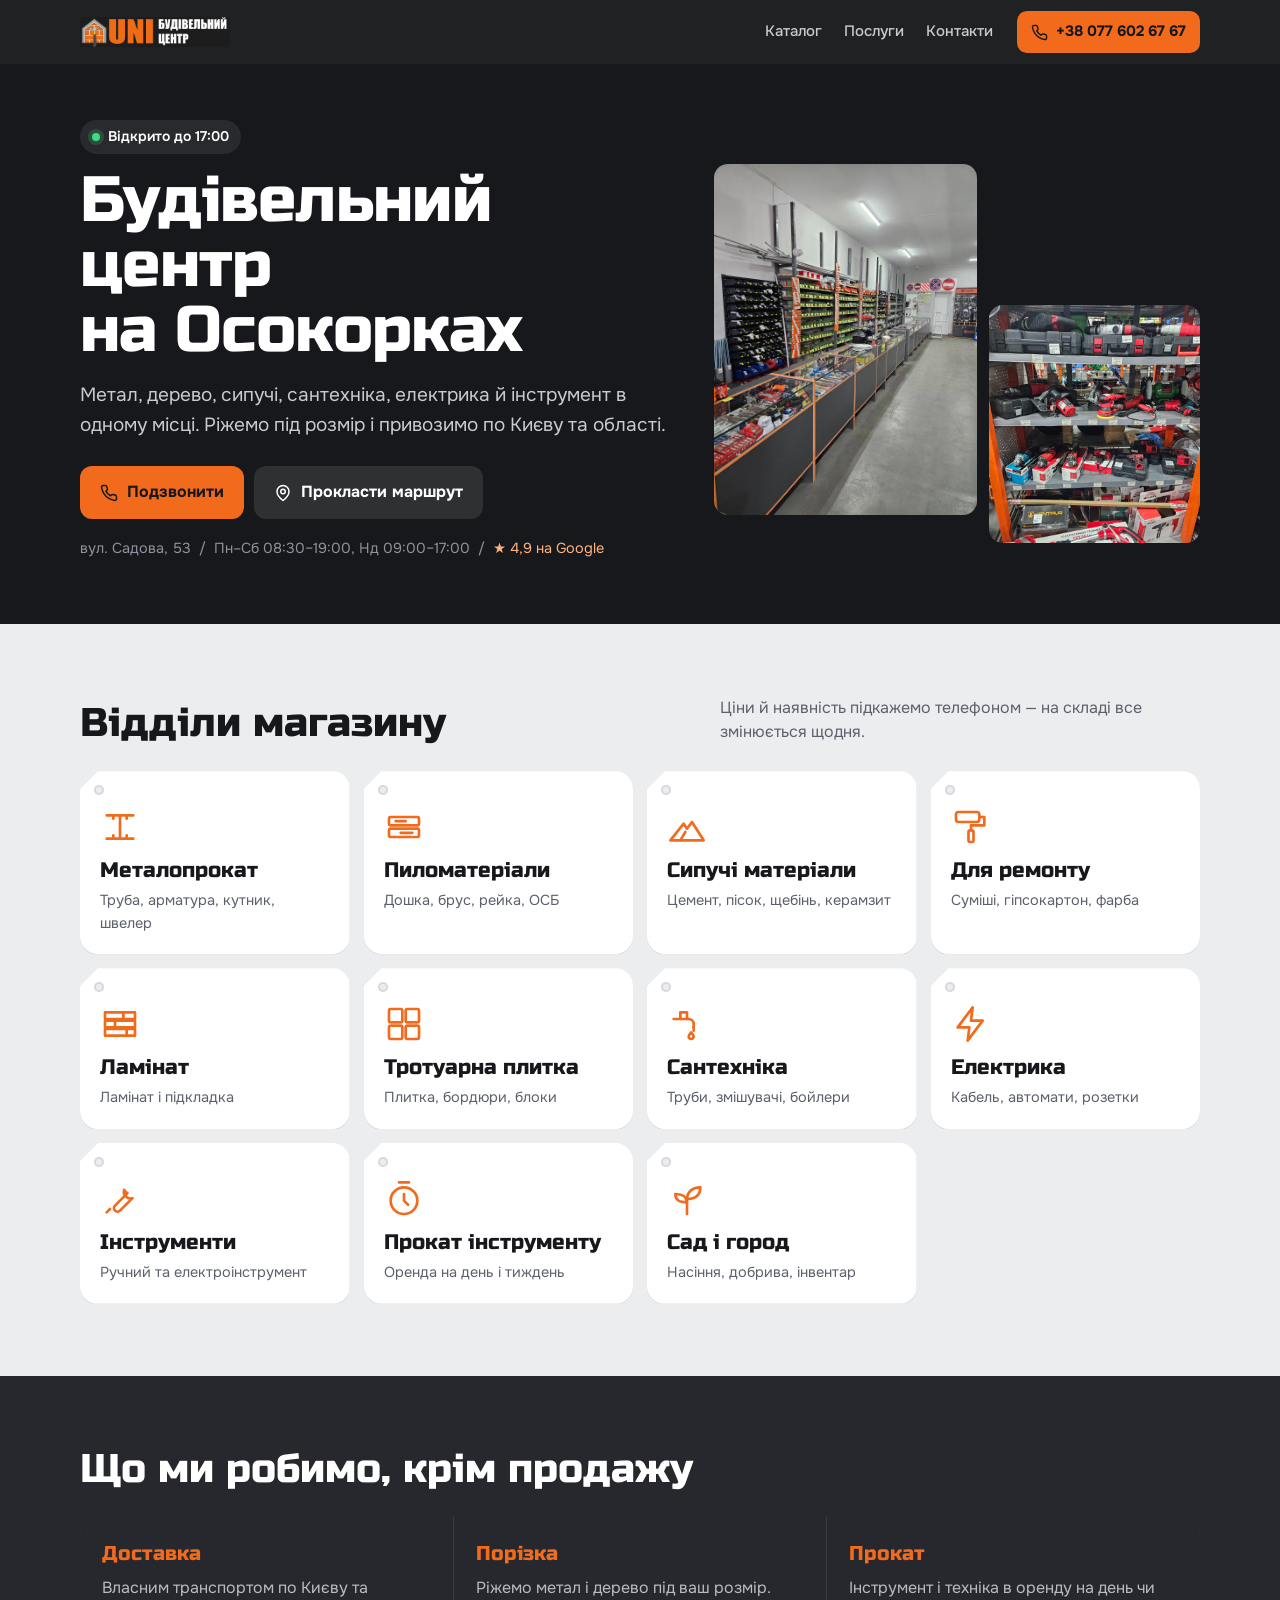
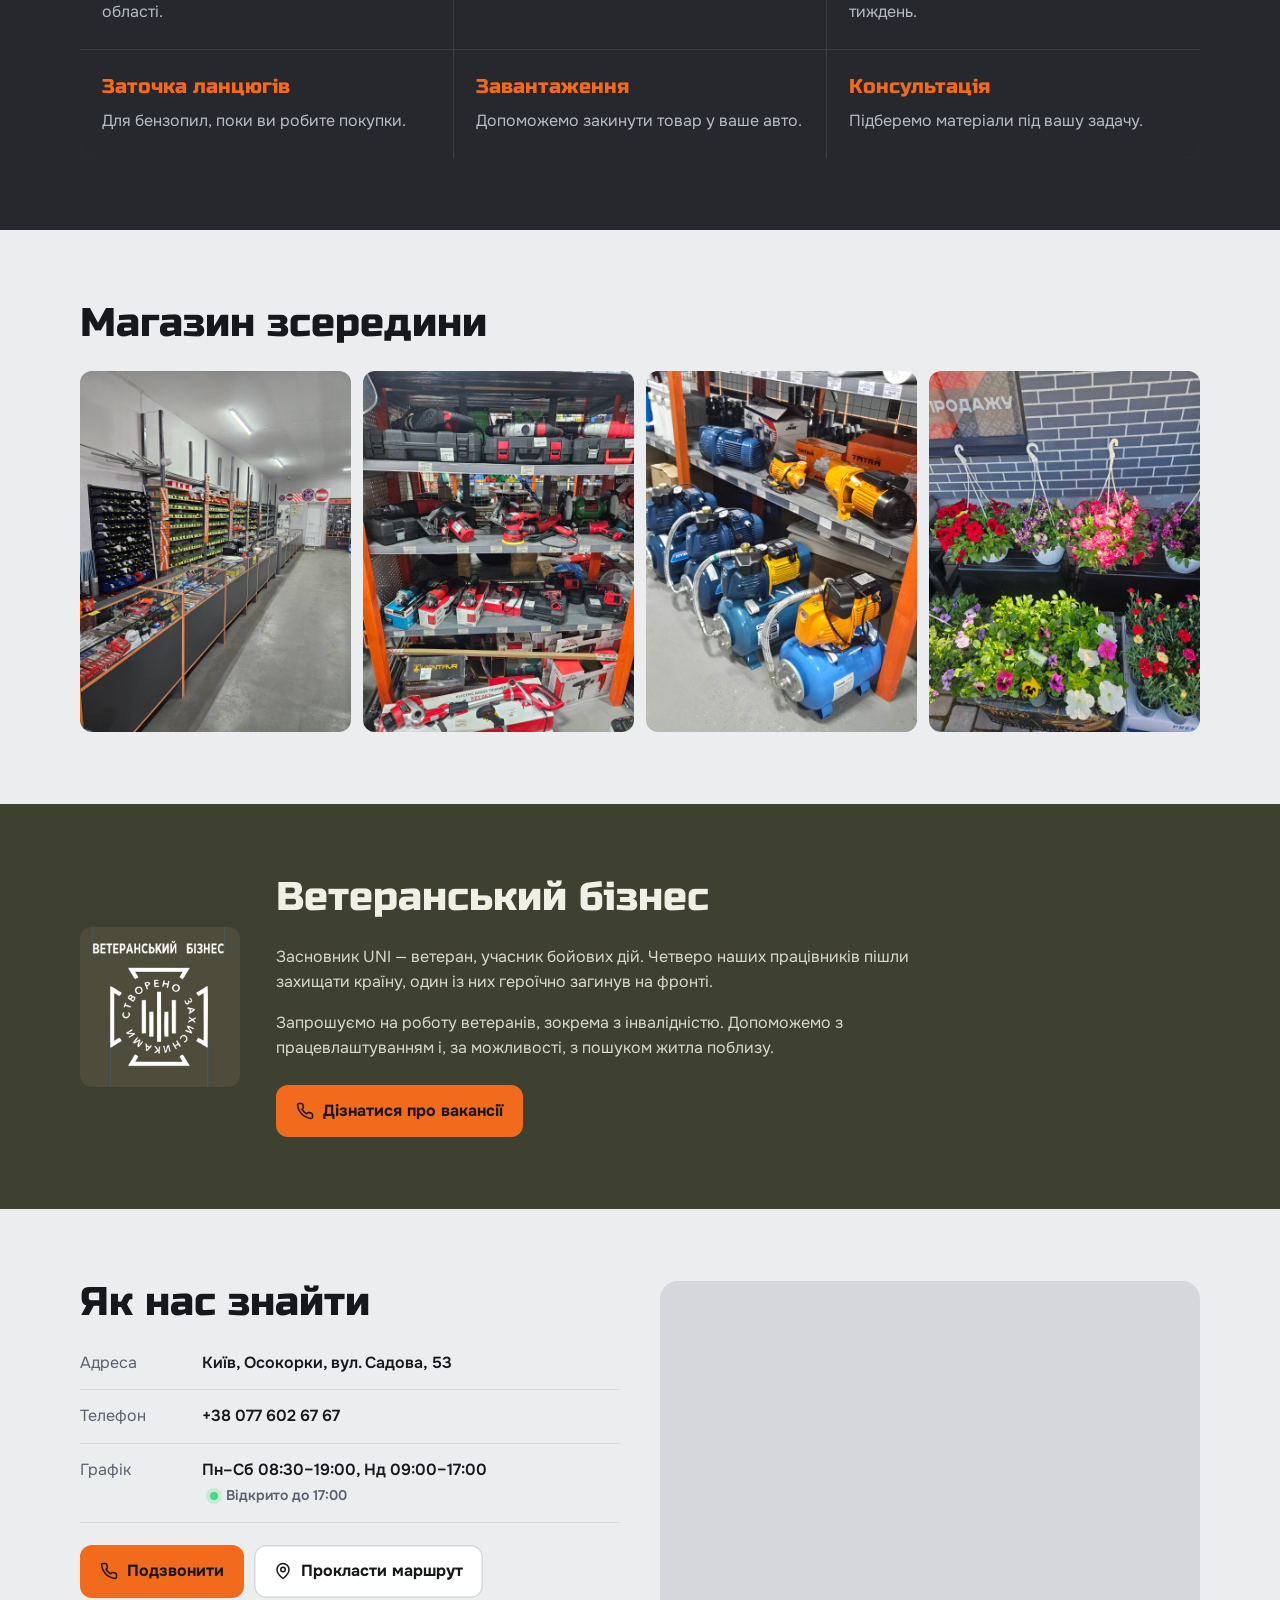
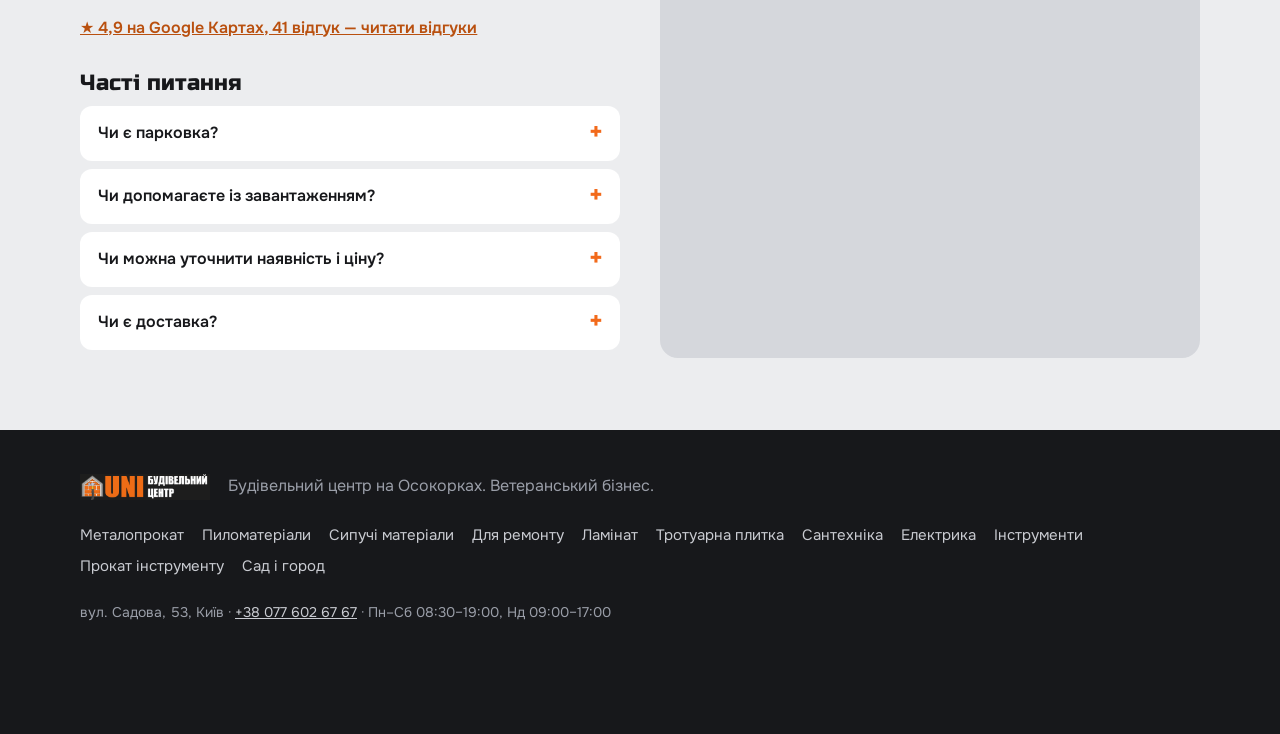
==== commit 73c24287: "Графік і рейтинг із Google: Пн–Сб 08:30–19:00, Нд 09:00–17:00, ★4,9 Co-Authored-By: Claude Opus 5.5 " ====
--- a/index.html
+++ b/index.html
@@ -15,7 +15,7 @@
 <link rel="preconnect" href="https://fonts.googleapis.com"><link rel="preconnect" href="https://fonts.gstatic.com" crossorigin>
 <link href="https://fonts.googleapis.com/css2?family=Onest:wght@400;500;600;700&family=Russo+One&display=swap" rel="stylesheet">
 <link rel="stylesheet" href="styles.css?v=2">
-<script type="application/ld+json">{"@context": "https://schema.org", "@type": "HardwareStore", "name": "UNI — будівельний центр", "url": "https://6jenya.github.io/uni-store/", "telephone": "+380776026767", "image": "https://6jenya.github.io/uni-store/images/photo4.jpg", "logo": "https://6jenya.github.io/uni-store/images/logo.jpg", "address": {"@type": "PostalAddress", "streetAddress": "вул. Садова, 53", "addressLocality": "Київ", "addressRegion": "Осокорки", "addressCountry": "UA"}, "geo": {"@type": "GeoCoordinates", "latitude": 50.3829711, "longitude": 30.6128567}, "openingHoursSpecification": [{"@type": "OpeningHoursSpecification", "dayOfWeek": ["Monday", "Tuesday", "Wednesday", "Thursday", "Friday", "Saturday", "Sunday"], "opens": "08:30", "closes": "19:00"}]}</script>
+<script type="application/ld+json">{"@context": "https://schema.org", "@type": "HardwareStore", "name": "UNI — будівельний центр", "url": "https://6jenya.github.io/uni-store/", "telephone": "+380776026767", "image": "https://6jenya.github.io/uni-store/images/photo4.jpg", "logo": "https://6jenya.github.io/uni-store/images/logo.jpg", "address": {"@type": "PostalAddress", "streetAddress": "вул. Садова, 53", "addressLocality": "Київ", "addressRegion": "Осокорки", "addressCountry": "UA"}, "geo": {"@type": "GeoCoordinates", "latitude": 50.3831069, "longitude": 30.6133799}, "openingHoursSpecification": [{"@type": "OpeningHoursSpecification", "dayOfWeek": ["Monday", "Tuesday", "Wednesday", "Thursday", "Friday", "Saturday"], "opens": "08:30", "closes": "19:00"}, {"@type": "OpeningHoursSpecification", "dayOfWeek": ["Sunday"], "opens": "09:00", "closes": "17:00"}]}</script>
 </head>
 <body><a class="skip" href="#main">До вмісту</a>
 <header class="hdr"><div class="wrap hdr-in">
@@ -29,8 +29,8 @@
     <p class="status-pill" data-status></p>
     <h1>Будівельний центр на&nbsp;Осокорках</h1>
     <p class="lead">Метал, дерево, сипучі, сантехніка, електрика й інструмент в одному місці. Ріжемо під розмір і привозимо по Києву та області.</p>
-    <div class="btns"><a class="btn" href="tel:+380776026767"><svg viewBox="0 0 24 24" fill="none" stroke="currentColor" stroke-width="2" stroke-linecap="round" stroke-linejoin="round" aria-hidden="true"><path d="M22 16.9v3a2 2 0 0 1-2.2 2 19.8 19.8 0 0 1-8.6-3.1 19.5 19.5 0 0 1-6-6A19.8 19.8 0 0 1 2.1 4.2 2 2 0 0 1 4.1 2h3a2 2 0 0 1 2 1.7c.1.9.4 1.8.7 2.7a2 2 0 0 1-.5 2.1L8 9.8a16 16 0 0 0 6 6l1.3-1.3a2 2 0 0 1 2.1-.4c.9.3 1.8.6 2.7.7a2 2 0 0 1 1.7 2z"/></svg>Подзвонити</a><a class="btn ghost-d" href="https://www.google.com/maps/dir/?api=1&destination=50.3829711,30.6128567" target="_blank" rel="noopener"><svg viewBox="0 0 24 24" fill="none" stroke="currentColor" stroke-width="2" stroke-linecap="round" stroke-linejoin="round" aria-hidden="true"><path d="M20 10c0 6-8 12-8 12s-8-6-8-12a8 8 0 0 1 16 0z"/><circle cx="12" cy="10" r="3"/></svg>Прокласти маршрут</a></div>
-    <p class="addr">вул. Садова, 53 &nbsp;/&nbsp; щодня 08:30–19:00</p>
+    <div class="btns"><a class="btn" href="tel:+380776026767"><svg viewBox="0 0 24 24" fill="none" stroke="currentColor" stroke-width="2" stroke-linecap="round" stroke-linejoin="round" aria-hidden="true"><path d="M22 16.9v3a2 2 0 0 1-2.2 2 19.8 19.8 0 0 1-8.6-3.1 19.5 19.5 0 0 1-6-6A19.8 19.8 0 0 1 2.1 4.2 2 2 0 0 1 4.1 2h3a2 2 0 0 1 2 1.7c.1.9.4 1.8.7 2.7a2 2 0 0 1-.5 2.1L8 9.8a16 16 0 0 0 6 6l1.3-1.3a2 2 0 0 1 2.1-.4c.9.3 1.8.6 2.7.7a2 2 0 0 1 1.7 2z"/></svg>Подзвонити</a><a class="btn ghost-d" href="https://www.google.com/maps/dir/?api=1&destination=50.3831069,30.6133799&destination_place_id=ChIJ-XjFNgDF1EARsE3lZlV7TGE" target="_blank" rel="noopener"><svg viewBox="0 0 24 24" fill="none" stroke="currentColor" stroke-width="2" stroke-linecap="round" stroke-linejoin="round" aria-hidden="true"><path d="M20 10c0 6-8 12-8 12s-8-6-8-12a8 8 0 0 1 16 0z"/><circle cx="12" cy="10" r="3"/></svg>Прокласти маршрут</a></div>
+    <p class="addr">вул. Садова, 53 &nbsp;/&nbsp; Пн–Сб 08:30–19:00, Нд 09:00–17:00 &nbsp;/&nbsp; <a href="https://www.google.com/maps/search/?api=1&query=UNI%20%D0%B1%D1%83%D0%B4%D1%96%D0%B2%D0%B5%D0%BB%D1%8C%D0%BD%D0%B8%D0%B9%20%D1%86%D0%B5%D0%BD%D1%82%D1%80&query_place_id=ChIJ-XjFNgDF1EARsE3lZlV7TGE" target="_blank" rel="noopener">★ 4,9 на Google</a></p>
   </div>
   <div class="hero-ph"><img src="images/photo4.jpg" alt="Торговий зал UNI" width="600" height="800" fetchpriority="high"><img src="images/photo1.jpg" alt="Відділ електроінструменту" width="600" height="800"></div>
 </div></section>
@@ -59,26 +59,29 @@
     <dl class="info">
       <div><dt>Адреса</dt><dd>Київ, Осокорки, вул. Садова, 53</dd></div>
       <div><dt>Телефон</dt><dd><a href="tel:+380776026767">+38 077 602 67 67</a></dd></div>
-      <div><dt>Графік</dt><dd>Щодня 08:30–19:00 <span class="status" data-status></span></dd></div>
+      <div><dt>Графік</dt><dd>Пн–Сб 08:30–19:00, Нд 09:00–17:00 <span class="status" data-status></span></dd></div>
     </dl>
-    <div class="btns"><a class="btn" href="tel:+380776026767"><svg viewBox="0 0 24 24" fill="none" stroke="currentColor" stroke-width="2" stroke-linecap="round" stroke-linejoin="round" aria-hidden="true"><path d="M22 16.9v3a2 2 0 0 1-2.2 2 19.8 19.8 0 0 1-8.6-3.1 19.5 19.5 0 0 1-6-6A19.8 19.8 0 0 1 2.1 4.2 2 2 0 0 1 4.1 2h3a2 2 0 0 1 2 1.7c.1.9.4 1.8.7 2.7a2 2 0 0 1-.5 2.1L8 9.8a16 16 0 0 0 6 6l1.3-1.3a2 2 0 0 1 2.1-.4c.9.3 1.8.6 2.7.7a2 2 0 0 1 1.7 2z"/></svg>Подзвонити</a><a class="btn ghost" href="https://www.google.com/maps/dir/?api=1&destination=50.3829711,30.6128567" target="_blank" rel="noopener"><svg viewBox="0 0 24 24" fill="none" stroke="currentColor" stroke-width="2" stroke-linecap="round" stroke-linejoin="round" aria-hidden="true"><path d="M20 10c0 6-8 12-8 12s-8-6-8-12a8 8 0 0 1 16 0z"/><circle cx="12" cy="10" r="3"/></svg>Прокласти маршрут</a></div>
-    <a class="lnk" href="https://www.google.com/maps/place/UNI/@50.3829711,30.6128567,17z" target="_blank" rel="noopener">Відгуки покупців на Google Картах</a>
+    <div class="btns"><a class="btn" href="tel:+380776026767"><svg viewBox="0 0 24 24" fill="none" stroke="currentColor" stroke-width="2" stroke-linecap="round" stroke-linejoin="round" aria-hidden="true"><path d="M22 16.9v3a2 2 0 0 1-2.2 2 19.8 19.8 0 0 1-8.6-3.1 19.5 19.5 0 0 1-6-6A19.8 19.8 0 0 1 2.1 4.2 2 2 0 0 1 4.1 2h3a2 2 0 0 1 2 1.7c.1.9.4 1.8.7 2.7a2 2 0 0 1-.5 2.1L8 9.8a16 16 0 0 0 6 6l1.3-1.3a2 2 0 0 1 2.1-.4c.9.3 1.8.6 2.7.7a2 2 0 0 1 1.7 2z"/></svg>Подзвонити</a><a class="btn ghost" href="https://www.google.com/maps/dir/?api=1&destination=50.3831069,30.6133799&destination_place_id=ChIJ-XjFNgDF1EARsE3lZlV7TGE" target="_blank" rel="noopener"><svg viewBox="0 0 24 24" fill="none" stroke="currentColor" stroke-width="2" stroke-linecap="round" stroke-linejoin="round" aria-hidden="true"><path d="M20 10c0 6-8 12-8 12s-8-6-8-12a8 8 0 0 1 16 0z"/><circle cx="12" cy="10" r="3"/></svg>Прокласти маршрут</a></div>
+    <a class="lnk" href="https://www.google.com/maps/search/?api=1&query=UNI%20%D0%B1%D1%83%D0%B4%D1%96%D0%B2%D0%B5%D0%BB%D1%8C%D0%BD%D0%B8%D0%B9%20%D1%86%D0%B5%D0%BD%D1%82%D1%80&query_place_id=ChIJ-XjFNgDF1EARsE3lZlV7TGE" target="_blank" rel="noopener">★ 4,9 на Google Картах, 41 відгук — читати відгуки</a>
     <div class="faq"><h3>Часті питання</h3><details><summary>Чи є парковка?</summary><p>Так, біля магазину велика парковка і зручний заїзд.</p></details><details><summary>Чи допомагаєте із завантаженням?</summary><p>Так, допоможемо завантажити товар у ваше авто.</p></details><details><summary>Чи можна уточнити наявність і ціну?</summary><p>Так, зателефонуйте за номером +38 077 602 67 67 — підкажемо, що є на складі, і порахуємо вартість.</p></details><details><summary>Чи є доставка?</summary><p>Так, власним транспортом по Києву та Київській області. Вартість залежить від адреси й обсягу.</p></details></div>
   </div>
-  <div class="map"><iframe title="UNI на карті" loading="lazy" src="https://maps.google.com/maps?q=50.3829711,30.6128567&z=16&output=embed" referrerpolicy="no-referrer-when-downgrade"></iframe></div>
+  <div class="map"><iframe title="UNI на карті" loading="lazy" src="https://maps.google.com/maps?q=UNI%20%D0%A1%D0%B0%D0%B4%D0%BE%D0%B2%D0%B0%2053%20%D0%9A%D0%B8%D1%97%D0%B2&ll=50.3831069,30.6133799&z=16&output=embed" referrerpolicy="no-referrer-when-downgrade"></iframe></div>
 </div></section></main>
 <footer class="ftr"><div class="wrap">
   <div class="ftr-top"><img src="images/logo.jpg" alt="UNI" width="140" height="28"><p>Будівельний центр на Осокорках. Ветеранський бізнес.</p></div>
   <nav class="ftr-links" aria-label="Відділи"><a href="metal.html">Металопрокат</a><a href="pilomaterialy.html">Пиломатеріали</a><a href="bulk.html">Сипучі матеріали</a><a href="repair.html">Для ремонту</a><a href="laminat.html">Ламінат</a><a href="plitka.html">Тротуарна плитка</a><a href="santehnika.html">Сантехніка</a><a href="electric.html">Електрика</a><a href="instrument.html">Інструменти</a><a href="rent.html">Прокат інструменту</a><a href="sad-gorod.html">Сад і город</a></nav>
-  <p class="ftr-c">вул. Садова, 53, Київ · <a href="tel:+380776026767">+38 077 602 67 67</a> · щодня 08:30–19:00</p>
+  <p class="ftr-c">вул. Садова, 53, Київ · <a href="tel:+380776026767">+38 077 602 67 67</a> · Пн–Сб 08:30–19:00, Нд 09:00–17:00</p>
 </div></footer>
-<div class="dock"><a class="btn" href="tel:+380776026767"><svg viewBox="0 0 24 24" fill="none" stroke="currentColor" stroke-width="2" stroke-linecap="round" stroke-linejoin="round" aria-hidden="true"><path d="M22 16.9v3a2 2 0 0 1-2.2 2 19.8 19.8 0 0 1-8.6-3.1 19.5 19.5 0 0 1-6-6A19.8 19.8 0 0 1 2.1 4.2 2 2 0 0 1 4.1 2h3a2 2 0 0 1 2 1.7c.1.9.4 1.8.7 2.7a2 2 0 0 1-.5 2.1L8 9.8a16 16 0 0 0 6 6l1.3-1.3a2 2 0 0 1 2.1-.4c.9.3 1.8.6 2.7.7a2 2 0 0 1 1.7 2z"/></svg>Подзвонити</a><a class="btn ghost" href="https://www.google.com/maps/dir/?api=1&destination=50.3829711,30.6128567" target="_blank" rel="noopener"><svg viewBox="0 0 24 24" fill="none" stroke="currentColor" stroke-width="2" stroke-linecap="round" stroke-linejoin="round" aria-hidden="true"><path d="M20 10c0 6-8 12-8 12s-8-6-8-12a8 8 0 0 1 16 0z"/><circle cx="12" cy="10" r="3"/></svg>Маршрут</a></div>
+<div class="dock"><a class="btn" href="tel:+380776026767"><svg viewBox="0 0 24 24" fill="none" stroke="currentColor" stroke-width="2" stroke-linecap="round" stroke-linejoin="round" aria-hidden="true"><path d="M22 16.9v3a2 2 0 0 1-2.2 2 19.8 19.8 0 0 1-8.6-3.1 19.5 19.5 0 0 1-6-6A19.8 19.8 0 0 1 2.1 4.2 2 2 0 0 1 4.1 2h3a2 2 0 0 1 2 1.7c.1.9.4 1.8.7 2.7a2 2 0 0 1-.5 2.1L8 9.8a16 16 0 0 0 6 6l1.3-1.3a2 2 0 0 1 2.1-.4c.9.3 1.8.6 2.7.7a2 2 0 0 1 1.7 2z"/></svg>Подзвонити</a><a class="btn ghost" href="https://www.google.com/maps/dir/?api=1&destination=50.3831069,30.6133799&destination_place_id=ChIJ-XjFNgDF1EARsE3lZlV7TGE" target="_blank" rel="noopener"><svg viewBox="0 0 24 24" fill="none" stroke="currentColor" stroke-width="2" stroke-linecap="round" stroke-linejoin="round" aria-hidden="true"><path d="M20 10c0 6-8 12-8 12s-8-6-8-12a8 8 0 0 1 16 0z"/><circle cx="12" cy="10" r="3"/></svg>Маршрут</a></div>
 <script>
 (() => {
   const f = new Intl.DateTimeFormat('uk-UA', {timeZone: 'Europe/Kyiv', hour: '2-digit', minute: '2-digit', hour12: false});
   const [h, m] = f.format(new Date()).split(':').map(Number), t = h * 60 + m;
-  const o = 510, c = 1140, open = t >= o && t < c;
-  const txt = open ? (c - t <= 60 ? `Відкрито, зачиняємось о 19:00` : `Відкрито до 19:00`) : `Зачинено, відкриємось о 08:30`;
+  const day = new Intl.DateTimeFormat('en-US', {timeZone: 'Europe/Kyiv', weekday: 'short'}).format(new Date());
+  const mm = s => +s.slice(0, 2) * 60 + +s.slice(3), sun = day === 'Sun', sat = day === 'Sat';
+  const oS = sun ? '09:00' : '08:30', cS = sun ? '17:00' : '19:00', o = mm(oS), c = mm(cS), open = t >= o && t < c;
+  const next = t < o ? oS : (sat ? '09:00' : '08:30');
+  const txt = open ? (c - t <= 60 ? `Відкрито, зачиняємось о ${cS}` : `Відкрито до ${cS}`) : `Зачинено, відкриємось ${t < o ? 'о' : 'завтра о'} ${next}`;
   document.querySelectorAll('[data-status]').forEach(el => { el.textContent = txt; el.classList.add(open ? 'on' : 'off'); });
 })();
 </script>
--- a/styles.css
+++ b/styles.css
@@ -21,6 +21,7 @@
 .hero h1{font:400 clamp(36px,5.4vw,64px)/1.02 var(--fd);margin:14px 0 18px;letter-spacing:-.01em;text-transform:none}
 .lead{font-size:clamp(17px,1.6vw,19px);color:#C9CBD1;max-width:34em;margin:0 0 26px}
 .addr{color:#8E929C;font-size:14.5px;margin:18px 0 0}
+.addr a{color:#FFB37E;text-decoration:none}
 .status-pill,.status{display:inline-flex;align-items:center;gap:8px;font-size:14px;font-weight:600}
 .status-pill{padding:6px 12px;border-radius:99px;background:rgba(255,255,255,.08);margin:0}
 .status-pill:empty,.status:empty{display:none}
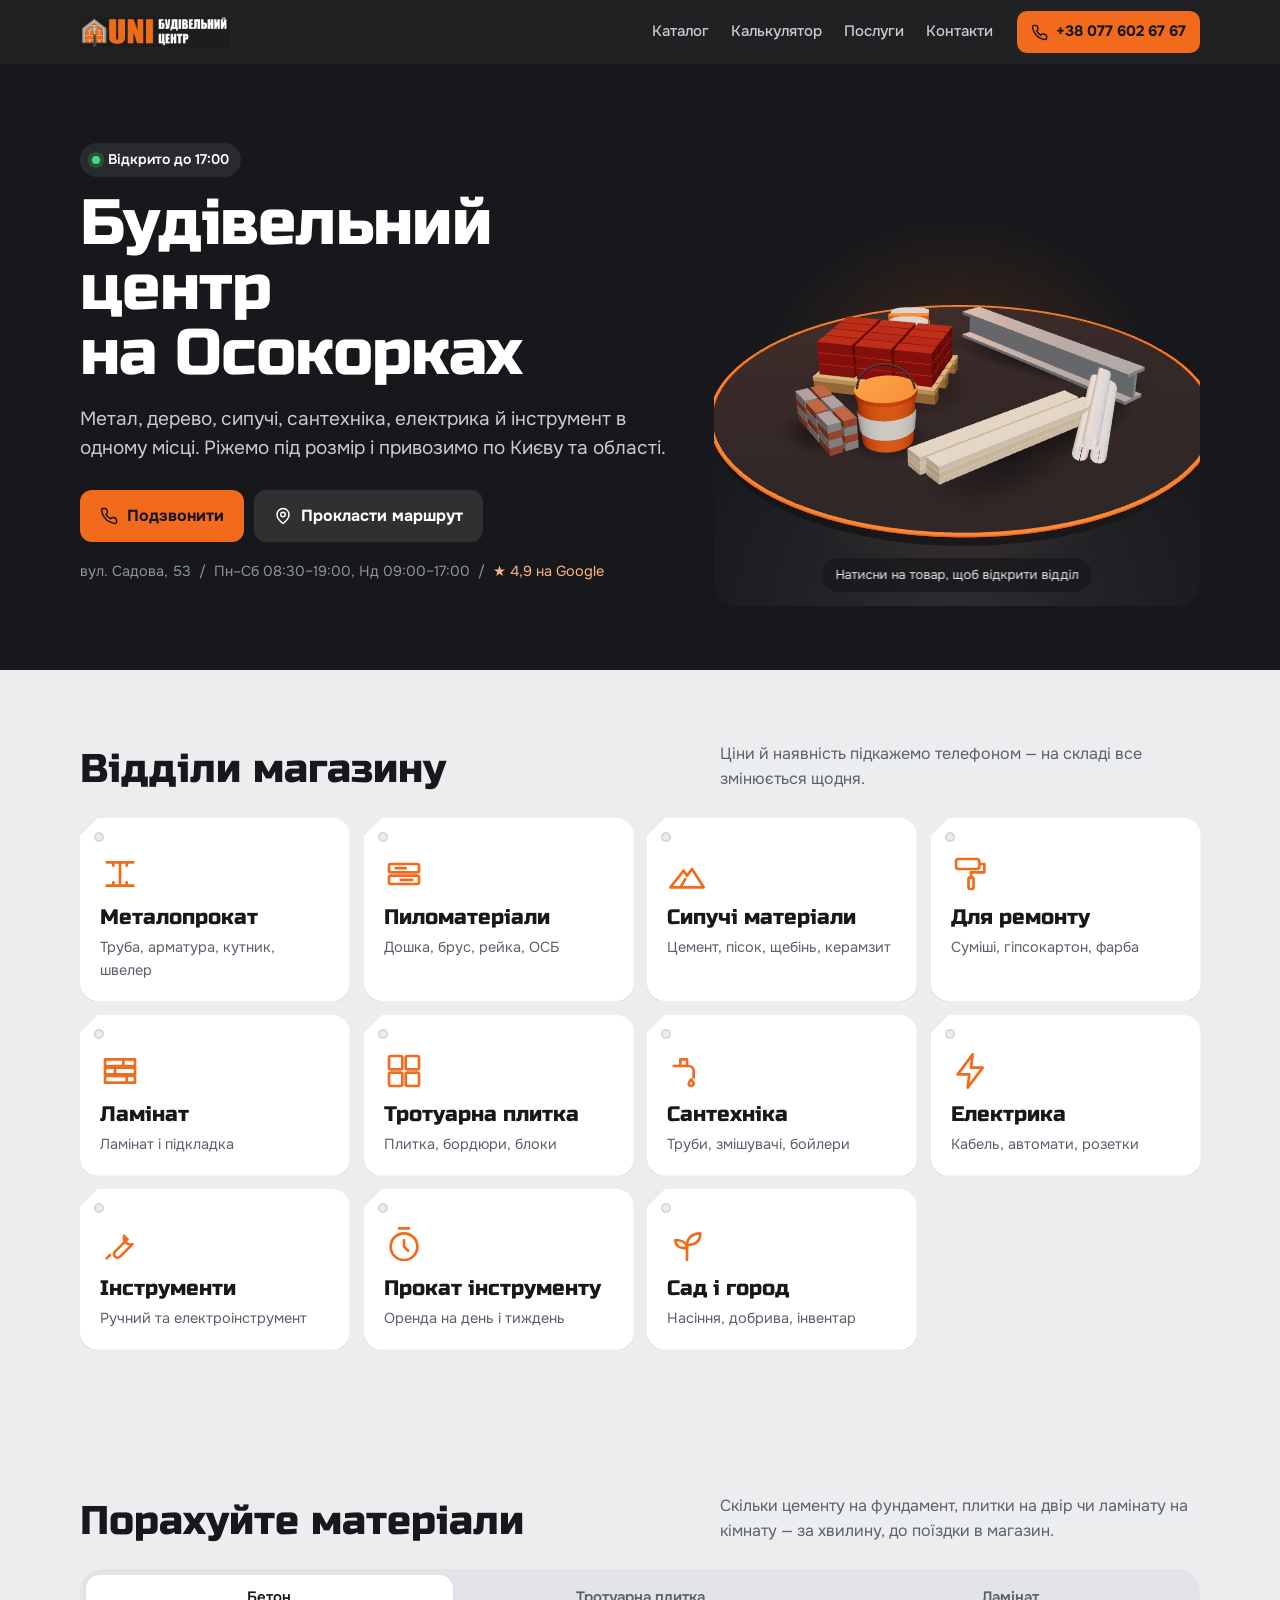
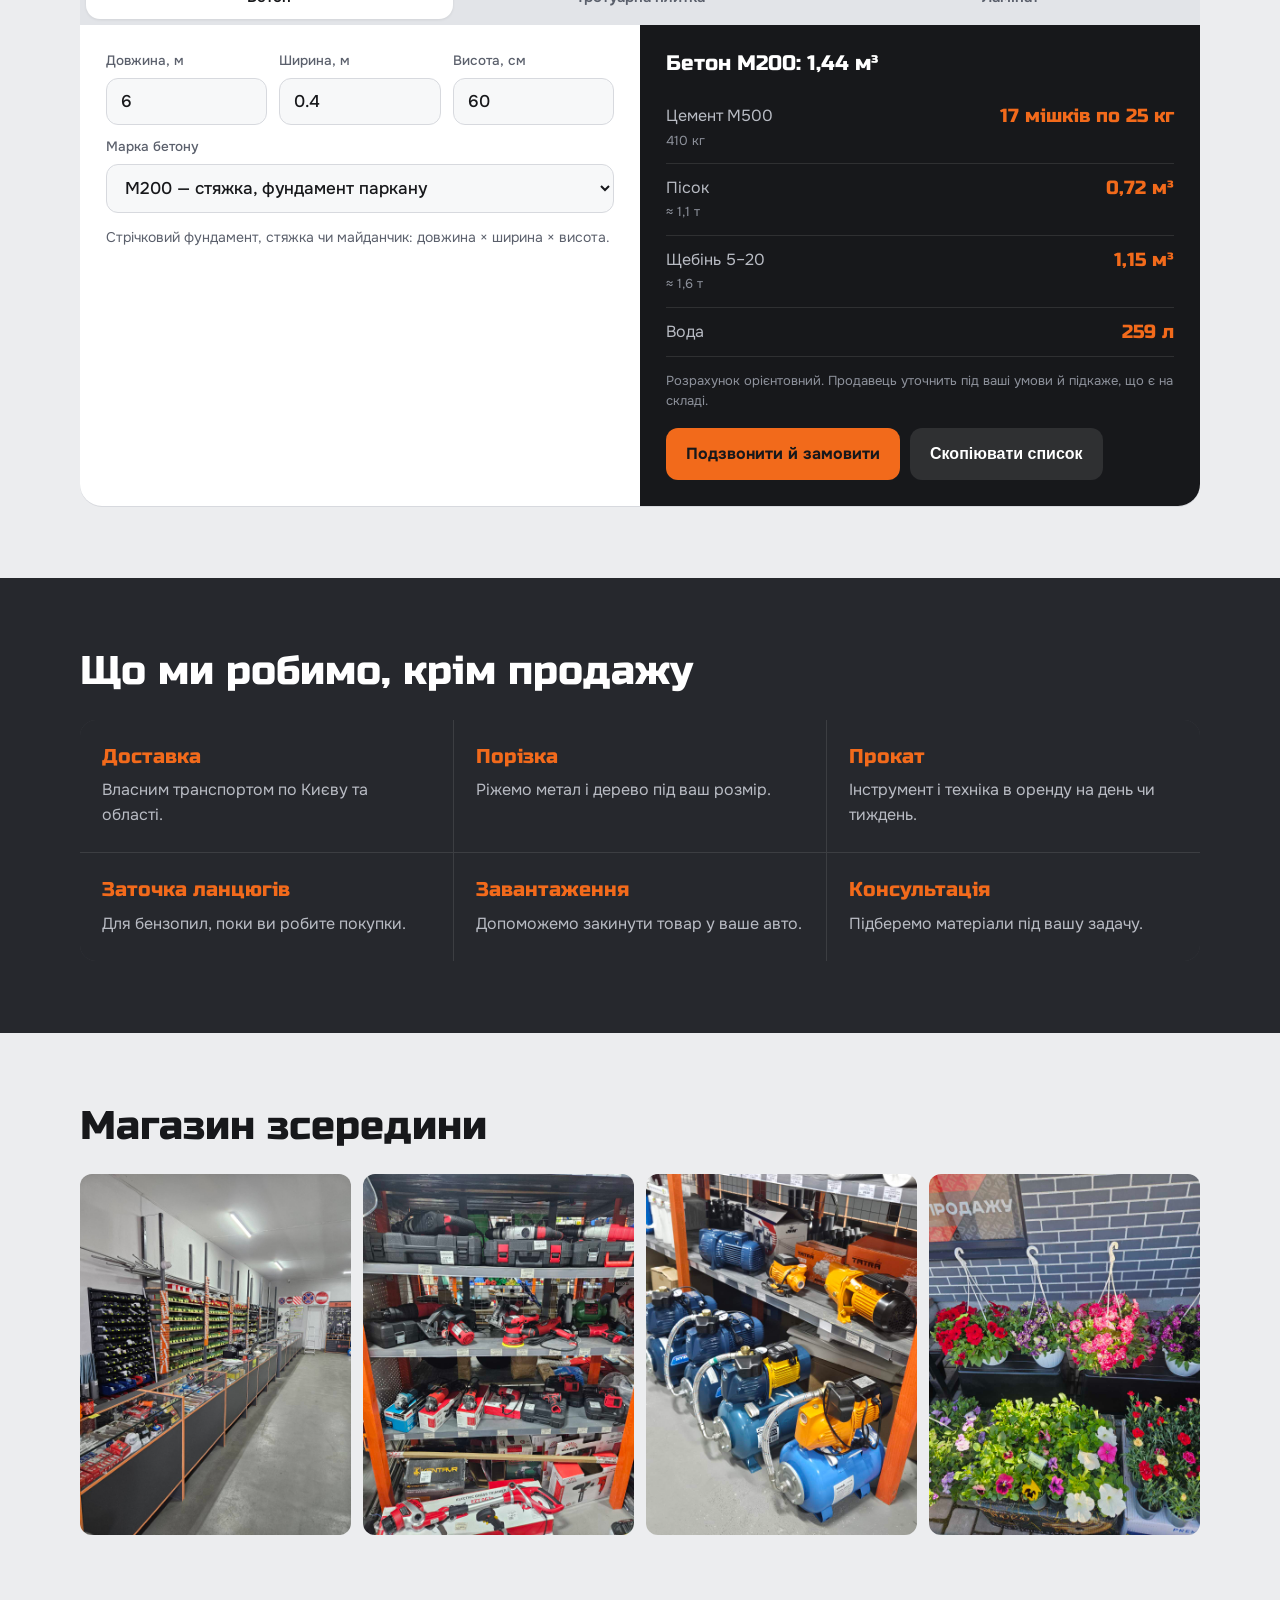
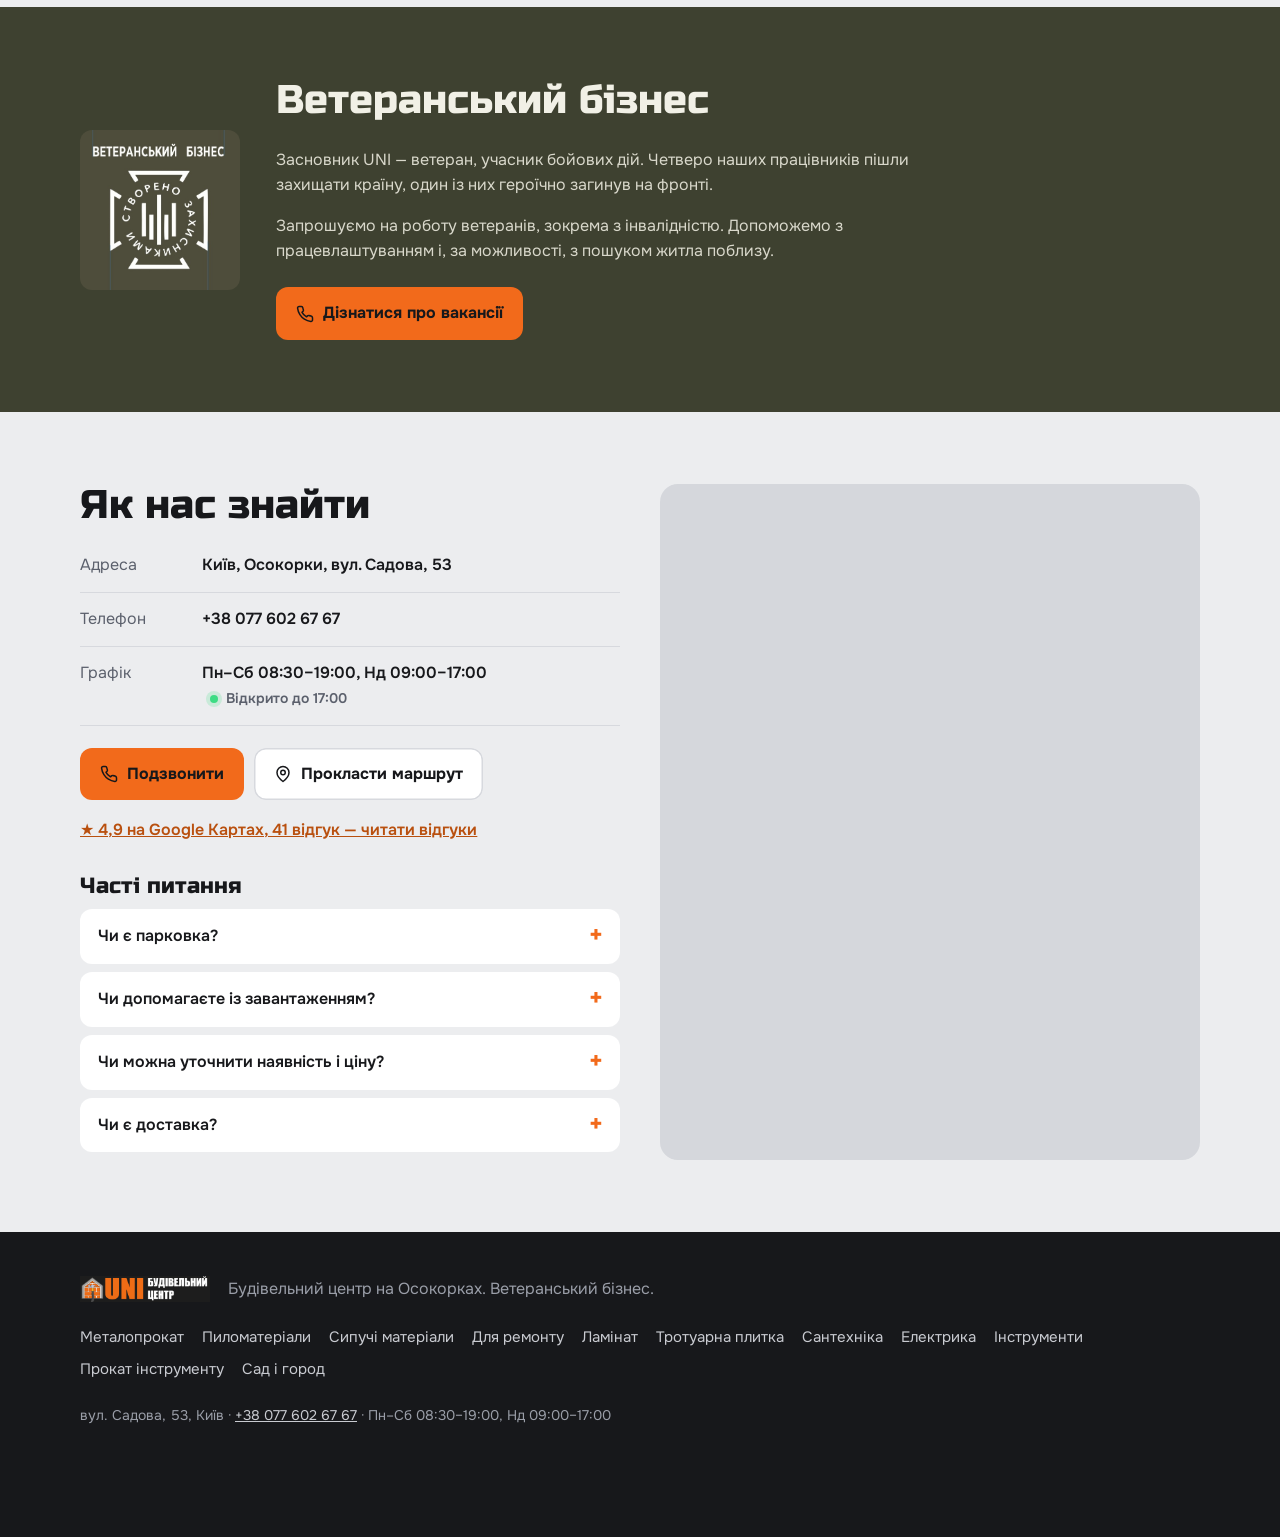
==== commit 195022c5: "3D-сцена, калькулятори матеріалів, обʼємні картки відділів - Головний екран: інтерактивна 3D-сцена з" ====
--- a/index.html
+++ b/index.html
@@ -14,13 +14,13 @@
 <link rel="icon" type="image/png" href="images/favicon.png">
 <link rel="preconnect" href="https://fonts.googleapis.com"><link rel="preconnect" href="https://fonts.gstatic.com" crossorigin>
 <link href="https://fonts.googleapis.com/css2?family=Onest:wght@400;500;600;700&family=Russo+One&display=swap" rel="stylesheet">
-<link rel="stylesheet" href="styles.css?v=2">
+<link rel="stylesheet" href="styles.css?v=3">
 <script type="application/ld+json">{"@context": "https://schema.org", "@type": "HardwareStore", "name": "UNI — будівельний центр", "url": "https://6jenya.github.io/uni-store/", "telephone": "+380776026767", "image": "https://6jenya.github.io/uni-store/images/photo4.jpg", "logo": "https://6jenya.github.io/uni-store/images/logo.jpg", "address": {"@type": "PostalAddress", "streetAddress": "вул. Садова, 53", "addressLocality": "Київ", "addressRegion": "Осокорки", "addressCountry": "UA"}, "geo": {"@type": "GeoCoordinates", "latitude": 50.3831069, "longitude": 30.6133799}, "openingHoursSpecification": [{"@type": "OpeningHoursSpecification", "dayOfWeek": ["Monday", "Tuesday", "Wednesday", "Thursday", "Friday", "Saturday"], "opens": "08:30", "closes": "19:00"}, {"@type": "OpeningHoursSpecification", "dayOfWeek": ["Sunday"], "opens": "09:00", "closes": "17:00"}]}</script>
 </head>
 <body><a class="skip" href="#main">До вмісту</a>
 <header class="hdr"><div class="wrap hdr-in">
   <a class="brand" href="index.html" aria-label="UNI — на головну"><img src="images/logo.jpg" alt="UNI будівельний центр" width="160" height="32"></a>
-  <nav class="nav" aria-label="Меню"><a href="#catalog">Каталог</a><a href="#services">Послуги</a><a href="#contacts">Контакти</a></nav>
+  <nav class="nav" aria-label="Меню"><a href="#catalog">Каталог</a><a href="#calc-sec">Калькулятор</a><a href="#services">Послуги</a><a href="#contacts">Контакти</a></nav>
   <a class="hdr-call" href="tel:+380776026767"><svg viewBox="0 0 24 24" fill="none" stroke="currentColor" stroke-width="2" stroke-linecap="round" stroke-linejoin="round" aria-hidden="true"><path d="M22 16.9v3a2 2 0 0 1-2.2 2 19.8 19.8 0 0 1-8.6-3.1 19.5 19.5 0 0 1-6-6A19.8 19.8 0 0 1 2.1 4.2 2 2 0 0 1 4.1 2h3a2 2 0 0 1 2 1.7c.1.9.4 1.8.7 2.7a2 2 0 0 1-.5 2.1L8 9.8a16 16 0 0 0 6 6l1.3-1.3a2 2 0 0 1 2.1-.4c.9.3 1.8.6 2.7.7a2 2 0 0 1 1.7 2z"/></svg><span>+38 077 602 67 67</span></a>
 </div></header>
 <main id="main">
@@ -32,11 +32,39 @@
     <div class="btns"><a class="btn" href="tel:+380776026767"><svg viewBox="0 0 24 24" fill="none" stroke="currentColor" stroke-width="2" stroke-linecap="round" stroke-linejoin="round" aria-hidden="true"><path d="M22 16.9v3a2 2 0 0 1-2.2 2 19.8 19.8 0 0 1-8.6-3.1 19.5 19.5 0 0 1-6-6A19.8 19.8 0 0 1 2.1 4.2 2 2 0 0 1 4.1 2h3a2 2 0 0 1 2 1.7c.1.9.4 1.8.7 2.7a2 2 0 0 1-.5 2.1L8 9.8a16 16 0 0 0 6 6l1.3-1.3a2 2 0 0 1 2.1-.4c.9.3 1.8.6 2.7.7a2 2 0 0 1 1.7 2z"/></svg>Подзвонити</a><a class="btn ghost-d" href="https://www.google.com/maps/dir/?api=1&destination=50.3831069,30.6133799&destination_place_id=ChIJ-XjFNgDF1EARsE3lZlV7TGE" target="_blank" rel="noopener"><svg viewBox="0 0 24 24" fill="none" stroke="currentColor" stroke-width="2" stroke-linecap="round" stroke-linejoin="round" aria-hidden="true"><path d="M20 10c0 6-8 12-8 12s-8-6-8-12a8 8 0 0 1 16 0z"/><circle cx="12" cy="10" r="3"/></svg>Прокласти маршрут</a></div>
     <p class="addr">вул. Садова, 53 &nbsp;/&nbsp; Пн–Сб 08:30–19:00, Нд 09:00–17:00 &nbsp;/&nbsp; <a href="https://www.google.com/maps/search/?api=1&query=UNI%20%D0%B1%D1%83%D0%B4%D1%96%D0%B2%D0%B5%D0%BB%D1%8C%D0%BD%D0%B8%D0%B9%20%D1%86%D0%B5%D0%BD%D1%82%D1%80&query_place_id=ChIJ-XjFNgDF1EARsE3lZlV7TGE" target="_blank" rel="noopener">★ 4,9 на Google</a></p>
   </div>
-  <div class="hero-ph"><img src="images/photo4.jpg" alt="Торговий зал UNI" width="600" height="800" fetchpriority="high"><img src="images/photo1.jpg" alt="Відділ електроінструменту" width="600" height="800"></div>
+  <div class="stage">
+    <div id="scene3d" class="scene3d" role="img" aria-label="Тривимірна сцена: цегла на палеті, двотавр, дошки, цемент, фарба, труби й плитка"><img class="fallback" src="images/photo4.jpg" alt="" width="600" height="800"></div>
+    <p class="scene-tip" id="scene-tip">Натисни на товар, щоб відкрити відділ</p>
+  </div>
 </div></section>
 <section class="sec" id="catalog"><div class="wrap">
   <div class="sec-h"><h2 class="h2">Відділи магазину</h2><p>Ціни й наявність підкажемо телефоном — на складі все змінюється щодня.</p></div>
   <div class="tags"><a class="tag" href="metal.html"><span class="hole" aria-hidden="true"></span><svg class="ic" viewBox="0 0 24 24" fill="none" stroke="currentColor" stroke-width="1.7" stroke-linecap="round" stroke-linejoin="round" aria-hidden="true"><path d="M4 5h16M4 19h16M12 5v14M8 5v2M16 5v2M8 17v2M16 17v2"/></svg><b>Металопрокат</b><small>Труба, арматура, кутник, швелер</small></a><a class="tag" href="pilomaterialy.html"><span class="hole" aria-hidden="true"></span><svg class="ic" viewBox="0 0 24 24" fill="none" stroke="currentColor" stroke-width="1.7" stroke-linecap="round" stroke-linejoin="round" aria-hidden="true"><rect x="3" y="6" width="18" height="5" rx="1"/><rect x="3" y="13" width="18" height="5" rx="1"/><path d="M7 8.5h6M10 15.5h7"/></svg><b>Пиломатеріали</b><small>Дошка, брус, рейка, ОСБ</small></a><a class="tag" href="bulk.html"><span class="hole" aria-hidden="true"></span><svg class="ic" viewBox="0 0 24 24" fill="none" stroke="currentColor" stroke-width="1.7" stroke-linecap="round" stroke-linejoin="round" aria-hidden="true"><path d="M2 20h20L15 9l-3 4-2-3z"/><path d="M8 20l3-5"/></svg><b>Сипучі матеріали</b><small>Цемент, пісок, щебінь, керамзит</small></a><a class="tag" href="repair.html"><span class="hole" aria-hidden="true"></span><svg class="ic" viewBox="0 0 24 24" fill="none" stroke="currentColor" stroke-width="1.7" stroke-linecap="round" stroke-linejoin="round" aria-hidden="true"><rect x="3" y="3" width="14" height="6" rx="1.5"/><path d="M17 6h3v5h-8v3"/><rect x="10.5" y="14" width="3" height="7" rx="1"/></svg><b>Для ремонту</b><small>Суміші, гіпсокартон, фарба</small></a><a class="tag" href="laminat.html"><span class="hole" aria-hidden="true"></span><svg class="ic" viewBox="0 0 24 24" fill="none" stroke="currentColor" stroke-width="1.7" stroke-linecap="round" stroke-linejoin="round" aria-hidden="true"><path d="M3 5h11v4H3zM14 5h7v4h-7M3 10h6v4H3zM9 10h12v4H9M3 15h13v4H3zM16 15h5v4h-5"/></svg><b>Ламінат</b><small>Ламінат і підкладка</small></a><a class="tag" href="plitka.html"><span class="hole" aria-hidden="true"></span><svg class="ic" viewBox="0 0 24 24" fill="none" stroke="currentColor" stroke-width="1.7" stroke-linecap="round" stroke-linejoin="round" aria-hidden="true"><rect x="3" y="3" width="8" height="8" rx="1"/><rect x="13" y="3" width="8" height="8" rx="1"/><rect x="3" y="13" width="8" height="8" rx="1"/><rect x="13" y="13" width="8" height="8" rx="1"/></svg><b>Тротуарна плитка</b><small>Плитка, бордюри, блоки</small></a><a class="tag" href="santehnika.html"><span class="hole" aria-hidden="true"></span><svg class="ic" viewBox="0 0 24 24" fill="none" stroke="currentColor" stroke-width="1.7" stroke-linecap="round" stroke-linejoin="round" aria-hidden="true"><path d="M4 9h9a3 3 0 0 1 3 3v2"/><path d="M8 9V5h4v4M16 14v2"/><path d="M16 19.5c0 .8-.7 1.5-1.5 1.5S13 20.3 13 19.5 14.5 17 14.5 17s1.5 1.7 1.5 2.5z"/></svg><b>Сантехніка</b><small>Труби, змішувачі, бойлери</small></a><a class="tag" href="electric.html"><span class="hole" aria-hidden="true"></span><svg class="ic" viewBox="0 0 24 24" fill="none" stroke="currentColor" stroke-width="1.7" stroke-linecap="round" stroke-linejoin="round" aria-hidden="true"><path d="M13 2 4 14h7l-1 8 9-12h-7z"/></svg><b>Електрика</b><small>Кабель, автомати, розетки</small></a><a class="tag" href="instrument.html"><span class="hole" aria-hidden="true"></span><svg class="ic" viewBox="0 0 24 24" fill="none" stroke="currentColor" stroke-width="1.7" stroke-linecap="round" stroke-linejoin="round" aria-hidden="true"><path d="M14.5 6.5a4 4 0 0 0 5 5L12 19a2.1 2.1 0 0 1-3-3l7.5-7.5a4 4 0 0 1-2-2z"/><path d="m6 18-2 2"/></svg><b>Інструменти</b><small>Ручний та електроінструмент</small></a><a class="tag" href="rent.html"><span class="hole" aria-hidden="true"></span><svg class="ic" viewBox="0 0 24 24" fill="none" stroke="currentColor" stroke-width="1.7" stroke-linecap="round" stroke-linejoin="round" aria-hidden="true"><circle cx="12" cy="13" r="8"/><path d="M12 9v4l2.5 2.5M9 2h6"/></svg><b>Прокат інструменту</b><small>Оренда на день і тиждень</small></a><a class="tag" href="sad-gorod.html"><span class="hole" aria-hidden="true"></span><svg class="ic" viewBox="0 0 24 24" fill="none" stroke="currentColor" stroke-width="1.7" stroke-linecap="round" stroke-linejoin="round" aria-hidden="true"><path d="M12 21v-9"/><path d="M12 12c0-4 3-7 8-7 0 5-3 7-8 7z"/><path d="M12 14c0-3-2.5-5-7-5 0 4 2.5 5 7 5z"/></svg><b>Сад і город</b><small>Насіння, добрива, інвентар</small></a></div>
+</div></section>
+<section class="sec calc-sec" id="calc-sec"><div class="wrap">
+  <div class="sec-h"><h2 class="h2">Порахуйте матеріали</h2><p>Скільки цементу на фундамент, плитки на двір чи ламінату на кімнату — за хвилину, до поїздки в магазин.</p></div>
+  <div class="calc" id="calc" data-phone="+380776026767">
+    <div class="c-tabs" role="tablist"><button role="tab" data-tab="concrete" aria-selected="true">Бетон</button><button role="tab" data-tab="tiles" aria-selected="false">Тротуарна плитка</button><button role="tab" data-tab="laminate" aria-selected="false">Ламінат</button></div>
+    <div class="c-body">
+      <div class="c-in">
+        <div data-pane="concrete"><div class="c-grid">
+          <label>Довжина, м<input id="c-l" inputmode="decimal" value="6"></label><label>Ширина, м<input id="c-w" inputmode="decimal" value="0.4"></label><label>Висота, см<input id="c-h" inputmode="decimal" value="60"></label>
+          <label class="w">Марка бетону<select id="c-m"><option value="m150">М150 — підбетонка, доріжки</option><option value="m200" selected>М200 — стяжка, фундамент паркану</option><option value="m300">М300 — фундамент будинку</option></select></label>
+        </div><p class="c-hint">Стрічковий фундамент, стяжка чи майданчик: довжина × ширина × висота.</p></div>
+        <div data-pane="tiles" hidden><div class="c-grid">
+          <label class="w">Площа, м²<input id="t-a" inputmode="decimal" value="20"></label>
+          <label class="w">Плитка<select id="t-t"><option value="brick">Цеглинка 200×100 мм</option><option value="sq30">Квадрат 300×300 мм</option><option value="sq40">Квадрат 400×400 мм</option></select></label>
+          <label class="w">Запас на підрізку<select id="t-z"><option value="5">5% — прямі доріжки</option><option value="10">10% — складна форма</option></select></label>
+        </div></div>
+        <div data-pane="laminate" hidden><div class="c-grid">
+          <label>Довжина кімнати, м<input id="l-l" inputmode="decimal" value="4.5"></label><label>Ширина, м<input id="l-w" inputmode="decimal" value="3.2"></label>
+          <label class="w">м² в упаковці<input id="l-p" inputmode="decimal" value="2.13"></label>
+          <label class="chk w"><input type="checkbox" id="l-d"> Укладання по діагоналі</label>
+        </div></div>
+      </div>
+      <div class="c-out" id="c-out" aria-live="polite"></div>
+    </div>
+  </div>
 </div></section>
 <section class="sec dark" id="services"><div class="wrap">
   <h2 class="h2">Що ми робимо, крім продажу</h2>
@@ -73,6 +101,8 @@
   <p class="ftr-c">вул. Садова, 53, Київ · <a href="tel:+380776026767">+38 077 602 67 67</a> · Пн–Сб 08:30–19:00, Нд 09:00–17:00</p>
 </div></footer>
 <div class="dock"><a class="btn" href="tel:+380776026767"><svg viewBox="0 0 24 24" fill="none" stroke="currentColor" stroke-width="2" stroke-linecap="round" stroke-linejoin="round" aria-hidden="true"><path d="M22 16.9v3a2 2 0 0 1-2.2 2 19.8 19.8 0 0 1-8.6-3.1 19.5 19.5 0 0 1-6-6A19.8 19.8 0 0 1 2.1 4.2 2 2 0 0 1 4.1 2h3a2 2 0 0 1 2 1.7c.1.9.4 1.8.7 2.7a2 2 0 0 1-.5 2.1L8 9.8a16 16 0 0 0 6 6l1.3-1.3a2 2 0 0 1 2.1-.4c.9.3 1.8.6 2.7.7a2 2 0 0 1 1.7 2z"/></svg>Подзвонити</a><a class="btn ghost" href="https://www.google.com/maps/dir/?api=1&destination=50.3831069,30.6133799&destination_place_id=ChIJ-XjFNgDF1EARsE3lZlV7TGE" target="_blank" rel="noopener"><svg viewBox="0 0 24 24" fill="none" stroke="currentColor" stroke-width="2" stroke-linecap="round" stroke-linejoin="round" aria-hidden="true"><path d="M20 10c0 6-8 12-8 12s-8-6-8-12a8 8 0 0 1 16 0z"/><circle cx="12" cy="10" r="3"/></svg>Маршрут</a></div>
+<script src="js/calc.js?v=1" defer></script>
+<script type="module" src="js/scene.js?v=1"></script>
 <script>
 (() => {
   const f = new Intl.DateTimeFormat('uk-UA', {timeZone: 'Europe/Kyiv', hour: '2-digit', minute: '2-digit', hour12: false});
--- a/styles.css
+++ b/styles.css
@@ -143,4 +143,40 @@
   .dock .btn.ghost{background:rgba(255,255,255,.1);color:#fff;box-shadow:none}
   .map,.map iframe{min-height:320px}
 }
+.stage{position:relative}
+.scene3d{position:relative;aspect-ratio:1/1;width:100%;border-radius:24px;overflow:hidden;background:radial-gradient(60% 55% at 50% 58%,rgba(242,106,27,.22),transparent 70%),radial-gradient(90% 80% at 50% 100%,#2a2c32,#17181B 70%);touch-action:pan-y}
+.scene3d canvas{position:absolute;inset:0;width:100%!important;height:100%!important;display:block}
+.scene3d .fallback{position:absolute;inset:0;width:100%;height:100%;object-fit:cover;opacity:.9;transition:opacity .6s}
+.scene3d.ready .fallback{opacity:0;pointer-events:none}
+.scene-tip{position:absolute;left:50%;bottom:14px;transform:translateX(-50%);margin:0;padding:7px 13px;border-radius:99px;background:rgba(23,24,27,.7);color:#E7E8EC;font-size:13px;white-space:nowrap;pointer-events:none;backdrop-filter:blur(6px);-webkit-backdrop-filter:blur(6px)}
+.tag{transform-style:preserve-3d;will-change:transform}
+.tag::before{content:'';position:absolute;inset:0;border-radius:inherit;background:radial-gradient(240px circle at var(--gx,50%) var(--gy,0%),rgba(242,106,27,.12),transparent 60%);opacity:0;transition:opacity .2s;pointer-events:none}
+.tag:hover::before{opacity:1}
+.calc{background:var(--paper);border-radius:22px;overflow:hidden;box-shadow:0 1px 0 var(--line)}
+.c-tabs{display:flex;gap:4px;padding:6px;background:#E2E4E8;overflow-x:auto}
+.c-tabs button{flex:1;min-width:max-content;padding:12px 16px;border:0;border-radius:14px;background:none;font:600 15px var(--fb);color:var(--mut);cursor:pointer}
+.c-tabs button[aria-selected=true]{background:var(--paper);color:var(--ink);box-shadow:0 1px 3px rgba(0,0,0,.08)}
+.c-body{display:grid;grid-template-columns:1fr 1fr}
+.c-in{padding:26px}
+.c-grid{display:grid;grid-template-columns:repeat(3,1fr);gap:12px}
+.c-grid label{display:flex;flex-direction:column;gap:6px;font-size:13.5px;color:var(--mut);font-weight:500}
+.c-grid .w{grid-column:1/-1}
+.c-grid input,.c-grid select{font:500 17px var(--fb);color:var(--ink);padding:12px 14px;border-radius:12px;border:1.5px solid var(--line);background:#F7F8F9;width:100%}
+.c-grid input:focus,.c-grid select:focus{outline:none;border-color:var(--or)}
+.c-grid .chk{flex-direction:row;align-items:center;gap:10px;font-size:15px;color:var(--ink)}
+.c-grid .chk input{width:20px;height:20px;accent-color:var(--or)}
+.c-hint{color:var(--mut);font-size:14px;margin:14px 0 0}
+.c-out{background:var(--ink);color:#fff;padding:26px}
+.c-t{display:block;font:400 21px/1.25 var(--fd);margin-bottom:14px}
+.c-out ul{list-style:none;margin:0 0 14px;padding:0}
+.c-out li{display:grid;grid-template-columns:1fr auto;gap:2px 12px;padding:12px 0;border-bottom:1px solid rgba(255,255,255,.1)}
+.c-out li span{color:#B9BCC4}
+.c-out li b{font:400 19px var(--fd);color:var(--or);text-align:right}
+.c-out li small{grid-column:1/-1;color:#8E929C;font-size:13px}
+.c-out li small:empty{display:none}
+.c-note{color:#8E929C;font-size:13px;margin:0 0 16px}
+.c-empty{color:#8E929C}
+.c-out .btn.ghost{background:rgba(255,255,255,.1);color:#fff;box-shadow:none}
+@media (max-width:900px){.c-body{grid-template-columns:1fr}.stage{max-width:520px;margin:0 auto;width:100%}}
+@media (max-width:640px){.c-grid{grid-template-columns:1fr 1fr}.c-in,.c-out{padding:20px}.scene3d{aspect-ratio:1/0.92}.c-out .btns .btn{flex:1 1 100%}}
 @media (prefers-reduced-motion:reduce){*{transition:none!important;scroll-behavior:auto!important}}
